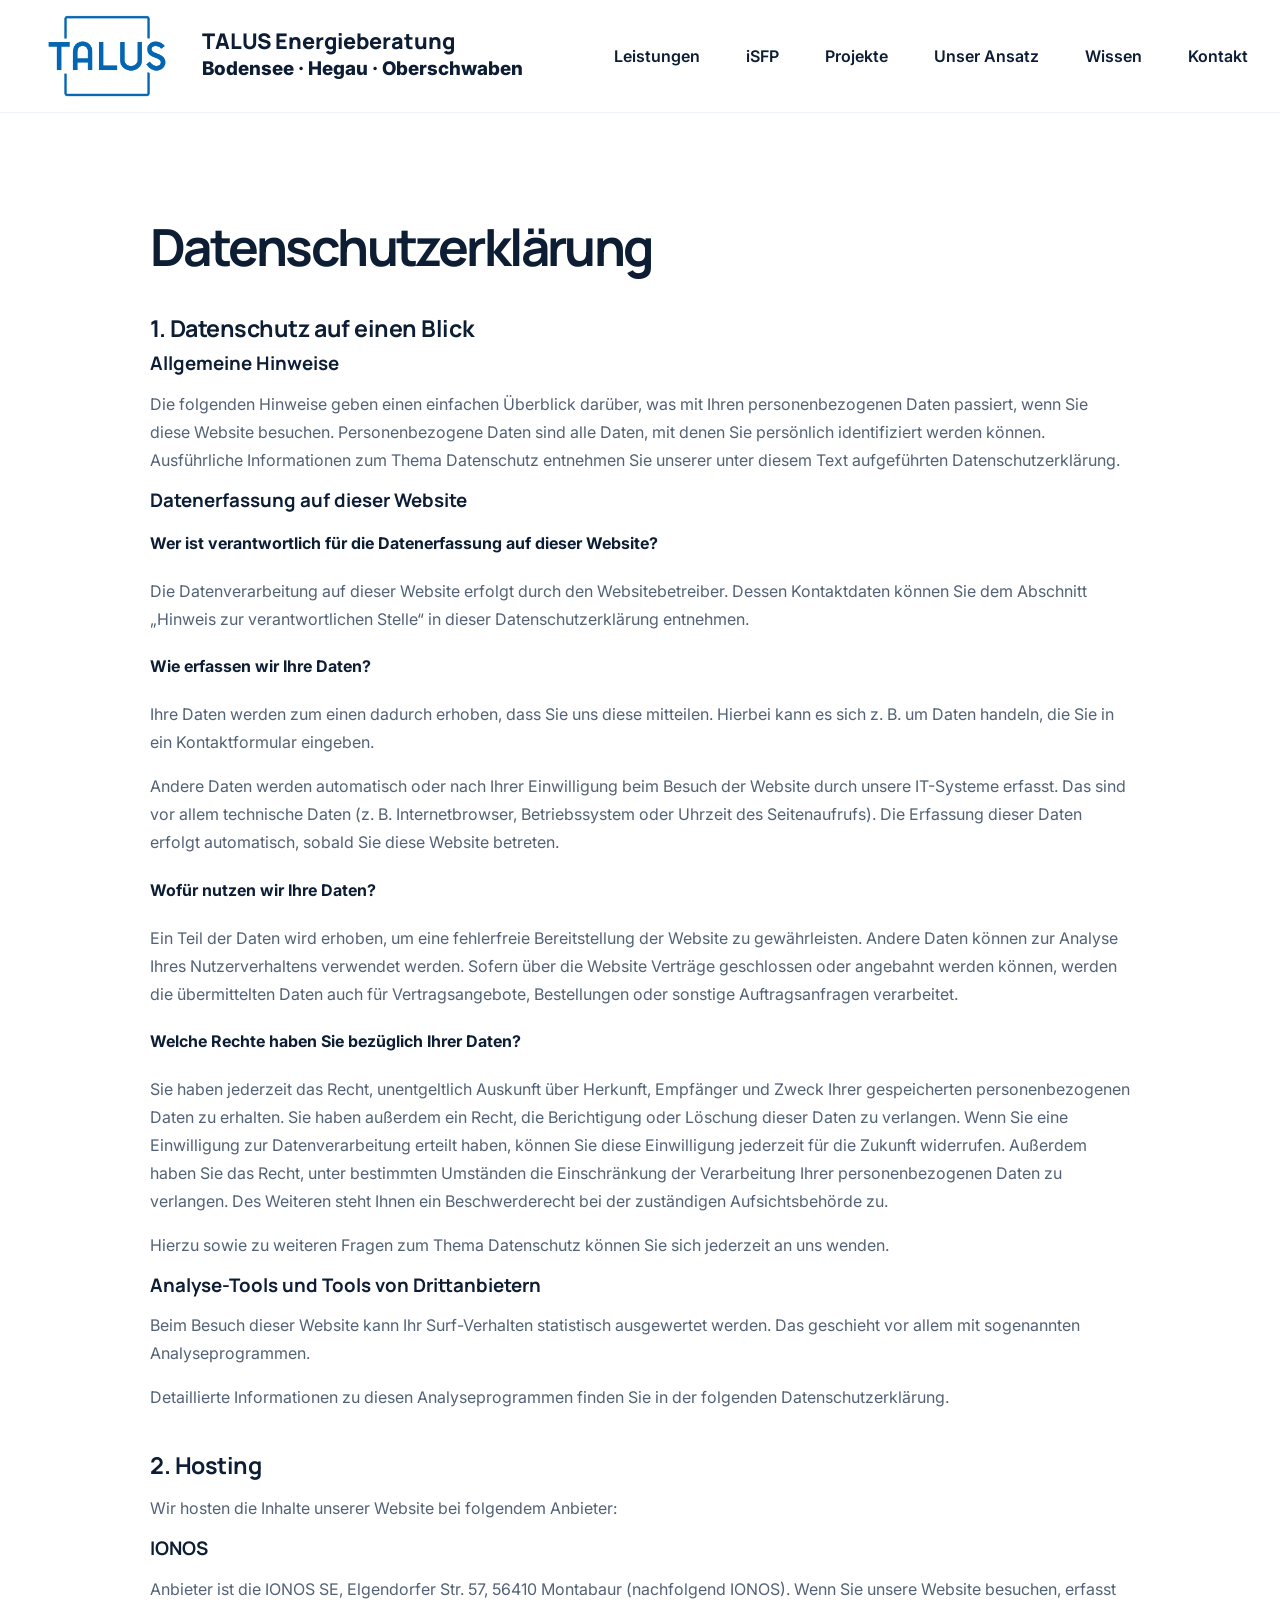
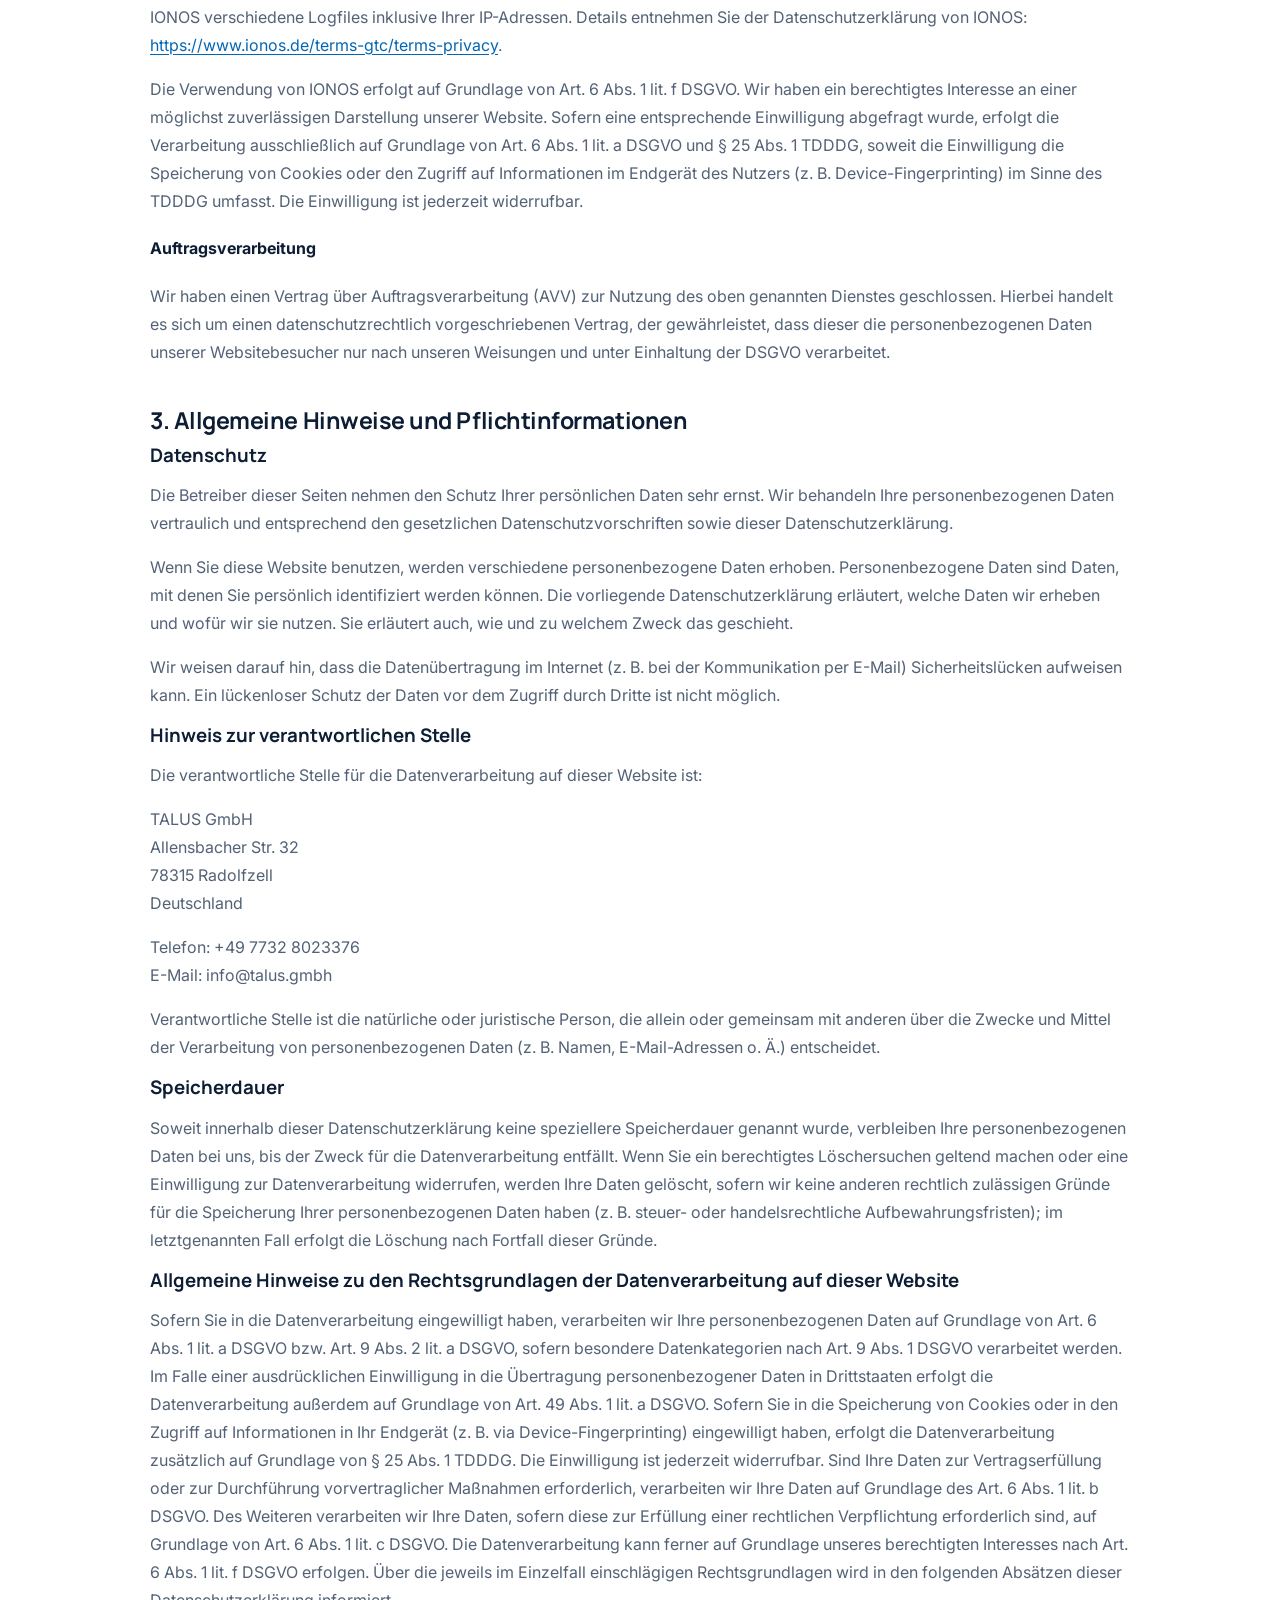
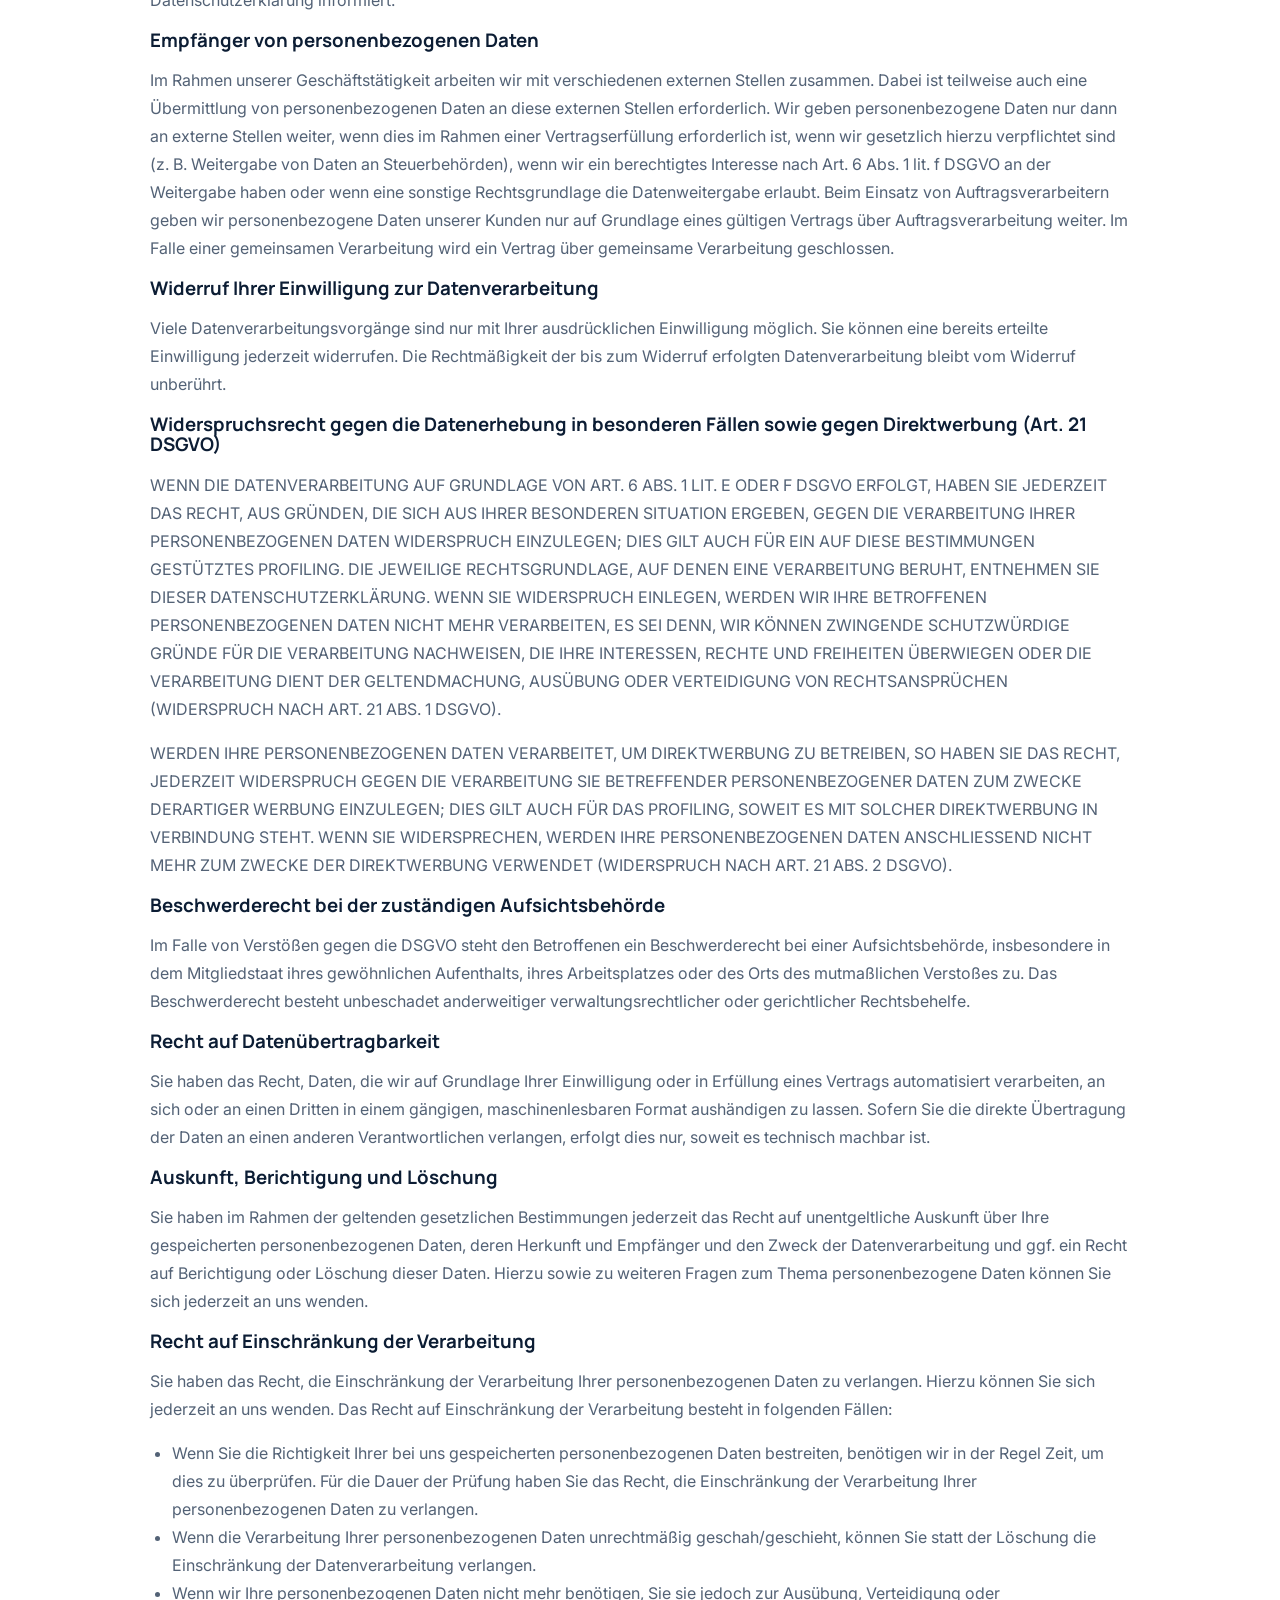
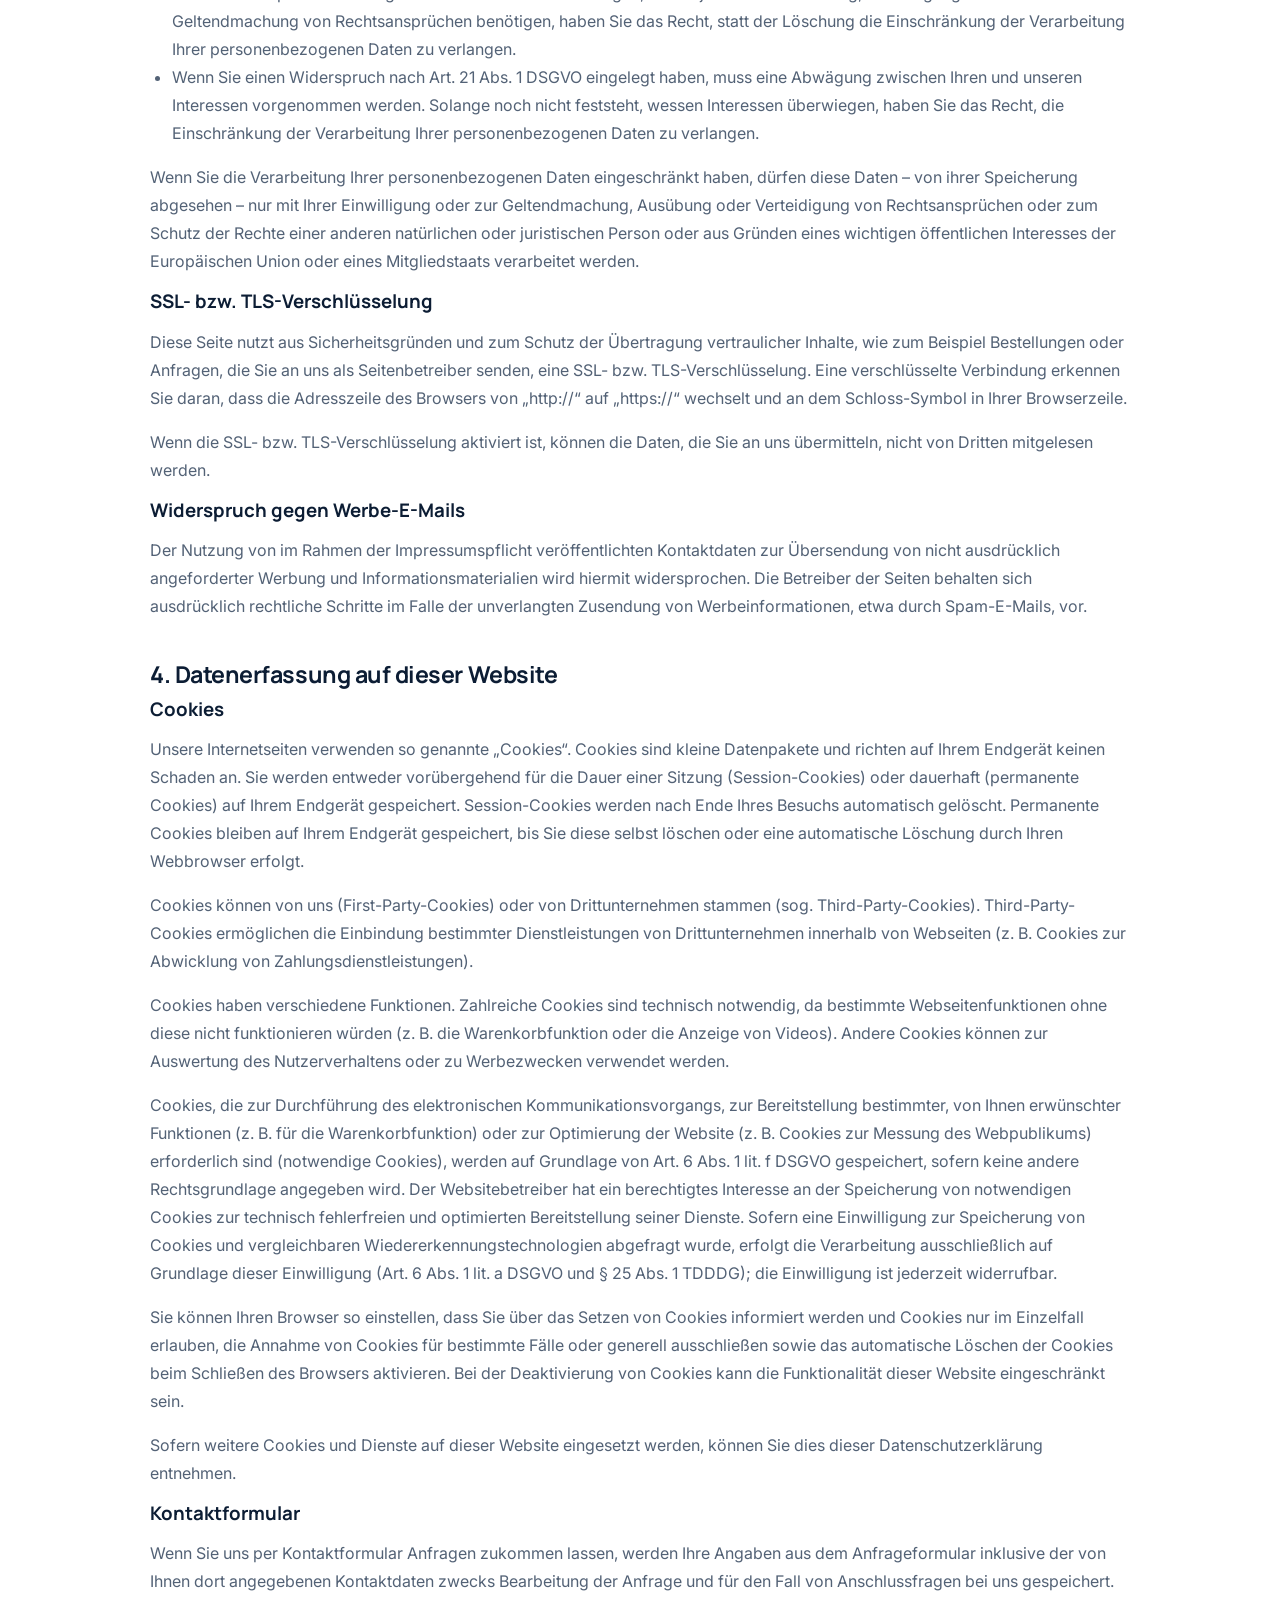
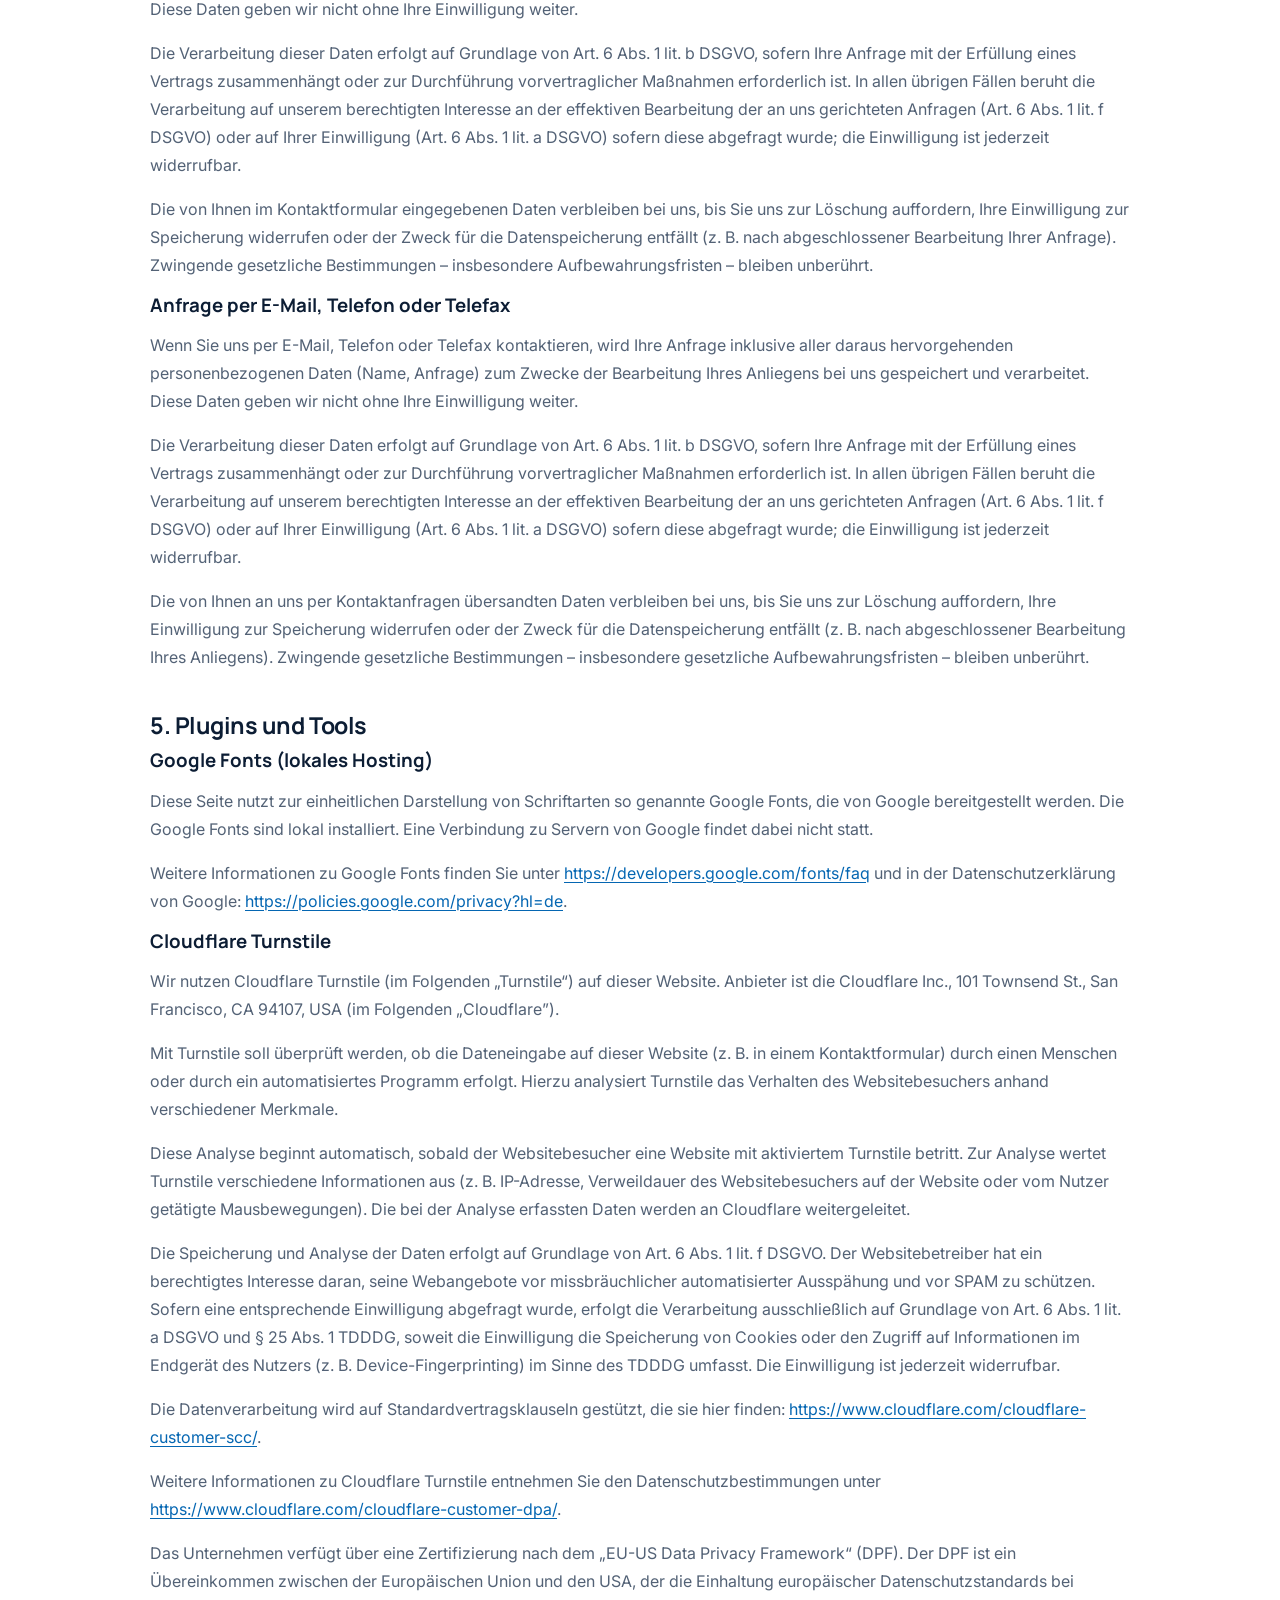
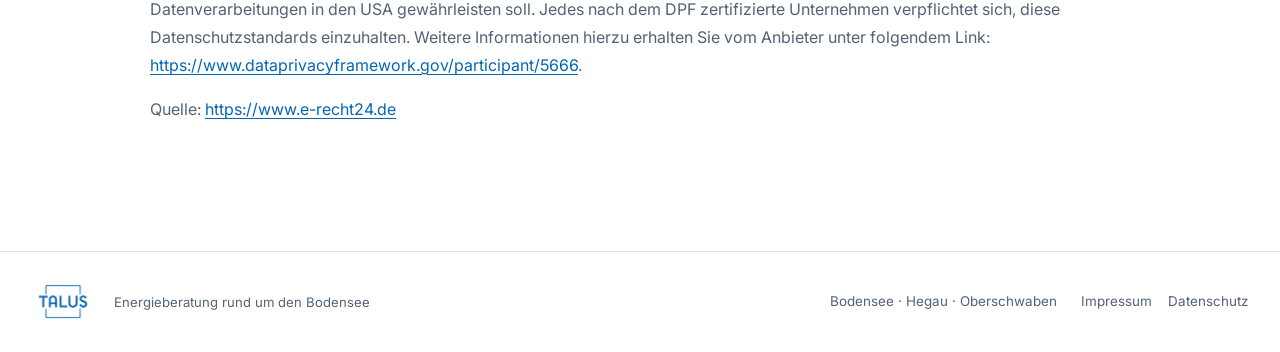
==== datenschutz.html @ 1947584c "Sync V16.7: center privacy page" ====
<!doctype html>
<html lang="de">
<head>
  <meta charset="utf-8" />
  <meta name="viewport" content="width=device-width, initial-scale=1" />
  <meta name="description" content="Impressum der TALUS GmbH." />
  <title>Datenschutzerklärung | TALUS Energieberatung</title>
  <link rel="preconnect" href="https://fonts.googleapis.com">
  <link rel="preconnect" href="https://fonts.gstatic.com" crossorigin>
  <link href="https://fonts.googleapis.com/css2?family=Inter:wght@400;500;600;700&family=Manrope:wght@600;700;800&display=swap" rel="stylesheet">
  <link rel="stylesheet" href="styles.css" />
  <style>
    .legal-page{max-width:980px;padding-top:14px;padding-bottom:20px}
    .legal-page h1{font-size:clamp(2.6rem,4vw,4.2rem);margin-bottom:36px}
    .legal-page h2{font-size:1.45rem;letter-spacing:-.02em;margin-top:42px;margin-bottom:12px}
    .legal-page p,.legal-page li{color:var(--muted);font-size:1rem;line-height:1.75}
    .legal-page a{color:var(--blue);text-decoration:underline;text-underline-offset:3px}
    .legal-page ul{padding-left:22px}
    .legal-page .photo-credits{margin-top:8px}
  </style>
</head>
<body id="top">
<header class="site-header">
  <div class="container nav-wrap">
    <a class="brand" href="index.html#top" aria-label="TALUS Energieberatung Startseite">
      <img src="assets/logo.png" alt="TALUS Logo" />
      <span class="brand-copy"><strong>TALUS Energieberatung</strong><small>Bodensee · Hegau · Oberschwaben</small></span>
    </a>
    <button class="nav-toggle" aria-label="Navigation öffnen" aria-expanded="false">☰</button>
    <nav class="nav" aria-label="Hauptnavigation">
      <a href="index.html#leistungen">Leistungen</a>
      <a href="index.html#isfp">iSFP</a>
      <a href="index.html#projekte">Projekte</a>
      <a href="index.html#unser-ansatz">Unser Ansatz</a>
      <a href="index.html#wissen">Wissen</a>
      <a href="index.html#kontakt">Kontakt</a>
    </nav>
  </div>
</header>

<main>
  <section class="section-pad">
    <div class="container legal-page">
<h1>Datenschutz&shy;erkl&auml;rung</h1>
<h2>1. Datenschutz auf einen Blick</h2>
<h3>Allgemeine Hinweise</h3> <p>Die folgenden Hinweise geben einen einfachen &Uuml;berblick dar&uuml;ber, was mit Ihren personenbezogenen Daten passiert, wenn Sie diese Website besuchen. Personenbezogene Daten sind alle Daten, mit denen Sie pers&ouml;nlich identifiziert werden k&ouml;nnen. Ausf&uuml;hrliche Informationen zum Thema Datenschutz entnehmen Sie unserer unter diesem Text aufgef&uuml;hrten Datenschutzerkl&auml;rung.</p>
<h3>Datenerfassung auf dieser Website</h3> <h4>Wer ist verantwortlich f&uuml;r die Datenerfassung auf dieser Website?</h4> <p>Die Datenverarbeitung auf dieser Website erfolgt durch den Websitebetreiber. Dessen Kontaktdaten k&ouml;nnen Sie dem Abschnitt &bdquo;Hinweis zur verantwortlichen Stelle&ldquo; in dieser Datenschutzerkl&auml;rung entnehmen.</p> <h4>Wie erfassen wir Ihre Daten?</h4> <p>Ihre Daten werden zum einen dadurch erhoben, dass Sie uns diese mitteilen. Hierbei kann es sich z.&nbsp;B. um Daten handeln, die Sie in ein Kontaktformular eingeben.</p> <p>Andere Daten werden automatisch oder nach Ihrer Einwilligung beim Besuch der Website durch unsere IT-Systeme erfasst. Das sind vor allem technische Daten (z.&nbsp;B. Internetbrowser, Betriebssystem oder Uhrzeit des Seitenaufrufs). Die Erfassung dieser Daten erfolgt automatisch, sobald Sie diese Website betreten.</p> <h4>Wof&uuml;r nutzen wir Ihre Daten?</h4> <p>Ein Teil der Daten wird erhoben, um eine fehlerfreie Bereitstellung der Website zu gew&auml;hrleisten. Andere Daten k&ouml;nnen zur Analyse Ihres Nutzerverhaltens verwendet werden. Sofern &uuml;ber die Website Vertr&auml;ge geschlossen oder angebahnt werden k&ouml;nnen, werden die &uuml;bermittelten Daten auch f&uuml;r Vertragsangebote, Bestellungen oder sonstige Auftragsanfragen verarbeitet.</p> <h4>Welche Rechte haben Sie bez&uuml;glich Ihrer Daten?</h4> <p>Sie haben jederzeit das Recht, unentgeltlich Auskunft &uuml;ber Herkunft, Empf&auml;nger und Zweck Ihrer gespeicherten personenbezogenen Daten zu erhalten. Sie haben au&szlig;erdem ein Recht, die Berichtigung oder L&ouml;schung dieser Daten zu verlangen. Wenn Sie eine Einwilligung zur Datenverarbeitung erteilt haben, k&ouml;nnen Sie diese Einwilligung jederzeit f&uuml;r die Zukunft widerrufen. Au&szlig;erdem haben Sie das Recht, unter bestimmten Umst&auml;nden die Einschr&auml;nkung der Verarbeitung Ihrer personenbezogenen Daten zu verlangen. Des Weiteren steht Ihnen ein Beschwerderecht bei der zust&auml;ndigen Aufsichtsbeh&ouml;rde zu.</p> <p>Hierzu sowie zu weiteren Fragen zum Thema Datenschutz k&ouml;nnen Sie sich jederzeit an uns wenden.</p>
<h3>Analyse-Tools und Tools von Dritt&shy;anbietern</h3> <p>Beim Besuch dieser Website kann Ihr Surf-Verhalten statistisch ausgewertet werden. Das geschieht vor allem mit sogenannten Analyseprogrammen.</p> <p>Detaillierte Informationen zu diesen Analyseprogrammen finden Sie in der folgenden Datenschutzerkl&auml;rung.</p>
<h2>2. Hosting</h2>
<p>Wir hosten die Inhalte unserer Website bei folgendem Anbieter:</p>
<h3>IONOS</h3> <p>Anbieter ist die IONOS SE, Elgendorfer Str. 57, 56410 Montabaur (nachfolgend IONOS). Wenn Sie unsere Website besuchen, erfasst IONOS verschiedene Logfiles inklusive Ihrer IP-Adressen. Details entnehmen Sie der Datenschutzerkl&auml;rung von IONOS: <a href="https://www.ionos.de/terms-gtc/terms-privacy" target="_blank" rel="noopener noreferrer">https://www.ionos.de/terms-gtc/terms-privacy</a>.</p> <p>Die Verwendung von IONOS erfolgt auf Grundlage von Art. 6 Abs. 1 lit. f DSGVO. Wir haben ein berechtigtes Interesse an einer m&ouml;glichst zuverl&auml;ssigen Darstellung unserer Website. Sofern eine entsprechende Einwilligung abgefragt wurde, erfolgt die Verarbeitung ausschlie&szlig;lich auf Grundlage von Art. 6 Abs. 1 lit. a DSGVO und &sect; 25 Abs. 1 TDDDG, soweit die Einwilligung die Speicherung von Cookies oder den Zugriff auf Informationen im Endger&auml;t des Nutzers (z.&nbsp;B. Device-Fingerprinting) im Sinne des TDDDG umfasst. Die Einwilligung ist jederzeit widerrufbar.</p>

<h4>Auftragsverarbeitung</h4> <p>Wir haben einen Vertrag &uuml;ber Auftragsverarbeitung (AVV) zur Nutzung des oben genannten Dienstes geschlossen. Hierbei handelt es sich um einen datenschutzrechtlich vorgeschriebenen Vertrag, der gew&auml;hrleistet, dass dieser die personenbezogenen Daten unserer Websitebesucher nur nach unseren Weisungen und unter Einhaltung der DSGVO verarbeitet.</p>
<h2>3. Allgemeine Hinweise und Pflicht&shy;informationen</h2>
<h3>Datenschutz</h3> <p>Die Betreiber dieser Seiten nehmen den Schutz Ihrer pers&ouml;nlichen Daten sehr ernst. Wir behandeln Ihre personenbezogenen Daten vertraulich und entsprechend den gesetzlichen Datenschutzvorschriften sowie dieser Datenschutzerkl&auml;rung.</p> <p>Wenn Sie diese Website benutzen, werden verschiedene personenbezogene Daten erhoben. Personenbezogene Daten sind Daten, mit denen Sie pers&ouml;nlich identifiziert werden k&ouml;nnen. Die vorliegende Datenschutzerkl&auml;rung erl&auml;utert, welche Daten wir erheben und wof&uuml;r wir sie nutzen. Sie erl&auml;utert auch, wie und zu welchem Zweck das geschieht.</p> <p>Wir weisen darauf hin, dass die Daten&uuml;bertragung im Internet (z.&nbsp;B. bei der Kommunikation per E-Mail) Sicherheitsl&uuml;cken aufweisen kann. Ein l&uuml;ckenloser Schutz der Daten vor dem Zugriff durch Dritte ist nicht m&ouml;glich.</p>
<h3>Hinweis zur verantwortlichen Stelle</h3> <p>Die verantwortliche Stelle f&uuml;r die Datenverarbeitung auf dieser Website ist:</p> <p>TALUS GmbH<br />
Allensbacher Str. 32<br />
78315 Radolfzell<br />
Deutschland</p>

<p>Telefon: +49 7732 8023376<br />
E-Mail: info@talus.gmbh</p>
 <p>Verantwortliche Stelle ist die nat&uuml;rliche oder juristische Person, die allein oder gemeinsam mit anderen &uuml;ber die Zwecke und Mittel der Verarbeitung von personenbezogenen Daten (z.&nbsp;B. Namen, E-Mail-Adressen o. &Auml;.) entscheidet.</p>

<h3>Speicherdauer</h3> <p>Soweit innerhalb dieser Datenschutzerkl&auml;rung keine speziellere Speicherdauer genannt wurde, verbleiben Ihre personenbezogenen Daten bei uns, bis der Zweck f&uuml;r die Datenverarbeitung entf&auml;llt. Wenn Sie ein berechtigtes L&ouml;schersuchen geltend machen oder eine Einwilligung zur Datenverarbeitung widerrufen, werden Ihre Daten gel&ouml;scht, sofern wir keine anderen rechtlich zul&auml;ssigen Gr&uuml;nde f&uuml;r die Speicherung Ihrer personenbezogenen Daten haben (z.&nbsp;B. steuer- oder handelsrechtliche Aufbewahrungsfristen); im letztgenannten Fall erfolgt die L&ouml;schung nach Fortfall dieser Gr&uuml;nde.</p>
<h3>Allgemeine Hinweise zu den Rechtsgrundlagen der Datenverarbeitung auf dieser Website</h3> <p>Sofern Sie in die Datenverarbeitung eingewilligt haben, verarbeiten wir Ihre personenbezogenen Daten auf Grundlage von Art. 6 Abs. 1 lit. a DSGVO bzw. Art. 9 Abs. 2 lit. a DSGVO, sofern besondere Datenkategorien nach Art. 9 Abs. 1 DSGVO verarbeitet werden. Im Falle einer ausdr&uuml;cklichen Einwilligung in die &Uuml;bertragung personenbezogener Daten in Drittstaaten erfolgt die Datenverarbeitung au&szlig;erdem auf Grundlage von Art. 49 Abs. 1 lit. a DSGVO. Sofern Sie in die Speicherung von Cookies oder in den Zugriff auf Informationen in Ihr Endger&auml;t (z.&nbsp;B. via Device-Fingerprinting) eingewilligt haben, erfolgt die Datenverarbeitung zus&auml;tzlich auf Grundlage von &sect; 25 Abs. 1 TDDDG. Die Einwilligung ist jederzeit widerrufbar. Sind Ihre Daten zur Vertragserf&uuml;llung oder zur Durchf&uuml;hrung vorvertraglicher Ma&szlig;nahmen erforderlich, verarbeiten wir Ihre Daten auf Grundlage des Art. 6 Abs. 1 lit. b DSGVO. Des Weiteren verarbeiten wir Ihre Daten, sofern diese zur Erf&uuml;llung einer rechtlichen Verpflichtung erforderlich sind, auf Grundlage von Art. 6 Abs. 1 lit. c DSGVO. Die Datenverarbeitung kann ferner auf Grundlage unseres berechtigten Interesses nach Art. 6 Abs. 1 lit. f DSGVO erfolgen. &Uuml;ber die jeweils im Einzelfall einschl&auml;gigen Rechtsgrundlagen wird in den folgenden Abs&auml;tzen dieser Datenschutzerkl&auml;rung informiert.</p>
<h3>Empf&auml;nger von personenbezogenen Daten</h3> <p>Im Rahmen unserer Gesch&auml;ftst&auml;tigkeit arbeiten wir mit verschiedenen externen Stellen zusammen. Dabei ist teilweise auch eine &Uuml;bermittlung von personenbezogenen Daten an diese externen Stellen erforderlich. Wir geben personenbezogene Daten nur dann an externe Stellen weiter, wenn dies im Rahmen einer Vertragserf&uuml;llung erforderlich ist, wenn wir gesetzlich hierzu verpflichtet sind (z.&nbsp;B. Weitergabe von Daten an Steuerbeh&ouml;rden), wenn wir ein berechtigtes Interesse nach Art. 6 Abs. 1 lit. f DSGVO an der Weitergabe haben oder wenn eine sonstige Rechtsgrundlage die Datenweitergabe erlaubt. Beim Einsatz von Auftragsverarbeitern geben wir personenbezogene Daten unserer Kunden nur auf Grundlage eines g&uuml;ltigen Vertrags &uuml;ber Auftragsverarbeitung weiter. Im Falle einer gemeinsamen Verarbeitung wird ein Vertrag &uuml;ber gemeinsame Verarbeitung geschlossen.</p>
<h3>Widerruf Ihrer Einwilligung zur Datenverarbeitung</h3> <p>Viele Datenverarbeitungsvorg&auml;nge sind nur mit Ihrer ausdr&uuml;cklichen Einwilligung m&ouml;glich. Sie k&ouml;nnen eine bereits erteilte Einwilligung jederzeit widerrufen. Die Rechtm&auml;&szlig;igkeit der bis zum Widerruf erfolgten Datenverarbeitung bleibt vom Widerruf unber&uuml;hrt.</p>
<h3>Widerspruchsrecht gegen die Datenerhebung in besonderen F&auml;llen sowie gegen Direktwerbung (Art. 21 DSGVO)</h3> <p>WENN DIE DATENVERARBEITUNG AUF GRUNDLAGE VON ART. 6 ABS. 1 LIT. E ODER F DSGVO ERFOLGT, HABEN SIE JEDERZEIT DAS RECHT, AUS GR&Uuml;NDEN, DIE SICH AUS IHRER BESONDEREN SITUATION ERGEBEN, GEGEN DIE VERARBEITUNG IHRER PERSONENBEZOGENEN DATEN WIDERSPRUCH EINZULEGEN; DIES GILT AUCH F&Uuml;R EIN AUF DIESE BESTIMMUNGEN GEST&Uuml;TZTES PROFILING. DIE JEWEILIGE RECHTSGRUNDLAGE, AUF DENEN EINE VERARBEITUNG BERUHT, ENTNEHMEN SIE DIESER DATENSCHUTZERKL&Auml;RUNG. WENN SIE WIDERSPRUCH EINLEGEN, WERDEN WIR IHRE BETROFFENEN PERSONENBEZOGENEN DATEN NICHT MEHR VERARBEITEN, ES SEI DENN, WIR K&Ouml;NNEN ZWINGENDE SCHUTZW&Uuml;RDIGE GR&Uuml;NDE F&Uuml;R DIE VERARBEITUNG NACHWEISEN, DIE IHRE INTERESSEN, RECHTE UND FREIHEITEN &Uuml;BERWIEGEN ODER DIE VERARBEITUNG DIENT DER GELTENDMACHUNG, AUS&Uuml;BUNG ODER VERTEIDIGUNG VON RECHTSANSPR&Uuml;CHEN (WIDERSPRUCH NACH ART. 21 ABS. 1 DSGVO).</p> <p>WERDEN IHRE PERSONENBEZOGENEN DATEN VERARBEITET, UM DIREKTWERBUNG ZU BETREIBEN, SO HABEN SIE DAS RECHT, JEDERZEIT WIDERSPRUCH GEGEN DIE VERARBEITUNG SIE BETREFFENDER PERSONENBEZOGENER DATEN ZUM ZWECKE DERARTIGER WERBUNG EINZULEGEN; DIES GILT AUCH F&Uuml;R DAS PROFILING, SOWEIT ES MIT SOLCHER DIREKTWERBUNG IN VERBINDUNG STEHT. WENN SIE WIDERSPRECHEN, WERDEN IHRE PERSONENBEZOGENEN DATEN ANSCHLIESSEND NICHT MEHR ZUM ZWECKE DER DIREKTWERBUNG VERWENDET (WIDERSPRUCH NACH ART. 21 ABS. 2 DSGVO).</p>
<h3>Beschwerde&shy;recht bei der zust&auml;ndigen Aufsichts&shy;beh&ouml;rde</h3> <p>Im Falle von Verst&ouml;&szlig;en gegen die DSGVO steht den Betroffenen ein Beschwerderecht bei einer Aufsichtsbeh&ouml;rde, insbesondere in dem Mitgliedstaat ihres gew&ouml;hnlichen Aufenthalts, ihres Arbeitsplatzes oder des Orts des mutma&szlig;lichen Versto&szlig;es zu. Das Beschwerderecht besteht unbeschadet anderweitiger verwaltungsrechtlicher oder gerichtlicher Rechtsbehelfe.</p>
<h3>Recht auf Daten&shy;&uuml;bertrag&shy;barkeit</h3> <p>Sie haben das Recht, Daten, die wir auf Grundlage Ihrer Einwilligung oder in Erf&uuml;llung eines Vertrags automatisiert verarbeiten, an sich oder an einen Dritten in einem g&auml;ngigen, maschinenlesbaren Format aush&auml;ndigen zu lassen. Sofern Sie die direkte &Uuml;bertragung der Daten an einen anderen Verantwortlichen verlangen, erfolgt dies nur, soweit es technisch machbar ist.</p>
<h3>Auskunft, Berichtigung und L&ouml;schung</h3> <p>Sie haben im Rahmen der geltenden gesetzlichen Bestimmungen jederzeit das Recht auf unentgeltliche Auskunft &uuml;ber Ihre gespeicherten personenbezogenen Daten, deren Herkunft und Empf&auml;nger und den Zweck der Datenverarbeitung und ggf. ein Recht auf Berichtigung oder L&ouml;schung dieser Daten. Hierzu sowie zu weiteren Fragen zum Thema personenbezogene Daten k&ouml;nnen Sie sich jederzeit an uns wenden.</p>
<h3>Recht auf Einschr&auml;nkung der Verarbeitung</h3> <p>Sie haben das Recht, die Einschr&auml;nkung der Verarbeitung Ihrer personenbezogenen Daten zu verlangen. Hierzu k&ouml;nnen Sie sich jederzeit an uns wenden. Das Recht auf Einschr&auml;nkung der Verarbeitung besteht in folgenden F&auml;llen:</p> <ul> <li>Wenn Sie die Richtigkeit Ihrer bei uns gespeicherten personenbezogenen Daten bestreiten, ben&ouml;tigen wir in der Regel Zeit, um dies zu &uuml;berpr&uuml;fen. F&uuml;r die Dauer der Pr&uuml;fung haben Sie das Recht, die Einschr&auml;nkung der Verarbeitung Ihrer personenbezogenen Daten zu verlangen.</li> <li>Wenn die Verarbeitung Ihrer personenbezogenen Daten unrechtm&auml;&szlig;ig geschah/geschieht, k&ouml;nnen Sie statt der L&ouml;schung die Einschr&auml;nkung der Datenverarbeitung verlangen.</li> <li>Wenn wir Ihre personenbezogenen Daten nicht mehr ben&ouml;tigen, Sie sie jedoch zur Aus&uuml;bung, Verteidigung oder Geltendmachung von Rechtsanspr&uuml;chen ben&ouml;tigen, haben Sie das Recht, statt der L&ouml;schung die Einschr&auml;nkung der Verarbeitung Ihrer personenbezogenen Daten zu verlangen.</li> <li>Wenn Sie einen Widerspruch nach Art. 21 Abs. 1 DSGVO eingelegt haben, muss eine Abw&auml;gung zwischen Ihren und unseren Interessen vorgenommen werden. Solange noch nicht feststeht, wessen Interessen &uuml;berwiegen, haben Sie das Recht, die Einschr&auml;nkung der Verarbeitung Ihrer personenbezogenen Daten zu verlangen.</li> </ul> <p>Wenn Sie die Verarbeitung Ihrer personenbezogenen Daten eingeschr&auml;nkt haben, d&uuml;rfen diese Daten &ndash; von ihrer Speicherung abgesehen &ndash; nur mit Ihrer Einwilligung oder zur Geltendmachung, Aus&uuml;bung oder Verteidigung von Rechtsanspr&uuml;chen oder zum Schutz der Rechte einer anderen nat&uuml;rlichen oder juristischen Person oder aus Gr&uuml;nden eines wichtigen &ouml;ffentlichen Interesses der Europ&auml;ischen Union oder eines Mitgliedstaats verarbeitet werden.</p>
<h3>SSL- bzw. TLS-Verschl&uuml;sselung</h3> <p>Diese Seite nutzt aus Sicherheitsgr&uuml;nden und zum Schutz der &Uuml;bertragung vertraulicher Inhalte, wie zum Beispiel Bestellungen oder Anfragen, die Sie an uns als Seitenbetreiber senden, eine SSL- bzw. TLS-Verschl&uuml;sselung. Eine verschl&uuml;sselte Verbindung erkennen Sie daran, dass die Adresszeile des Browsers von &bdquo;http://&ldquo; auf &bdquo;https://&ldquo; wechselt und an dem Schloss-Symbol in Ihrer Browserzeile.</p> <p>Wenn die SSL- bzw. TLS-Verschl&uuml;sselung aktiviert ist, k&ouml;nnen die Daten, die Sie an uns &uuml;bermitteln, nicht von Dritten mitgelesen werden.</p>
<h3>Widerspruch gegen Werbe-E-Mails</h3> <p>Der Nutzung von im Rahmen der Impressumspflicht ver&ouml;ffentlichten Kontaktdaten zur &Uuml;bersendung von nicht ausdr&uuml;cklich angeforderter Werbung und Informationsmaterialien wird hiermit widersprochen. Die Betreiber der Seiten behalten sich ausdr&uuml;cklich rechtliche Schritte im Falle der unverlangten Zusendung von Werbeinformationen, etwa durch Spam-E-Mails, vor.</p>
<h2>4. Datenerfassung auf dieser Website</h2>
<h3>Cookies</h3> <p>Unsere Internetseiten verwenden so genannte &bdquo;Cookies&ldquo;. Cookies sind kleine Datenpakete und richten auf Ihrem Endger&auml;t keinen Schaden an. Sie werden entweder vor&uuml;bergehend f&uuml;r die Dauer einer Sitzung (Session-Cookies) oder dauerhaft (permanente Cookies) auf Ihrem Endger&auml;t gespeichert. Session-Cookies werden nach Ende Ihres Besuchs automatisch gel&ouml;scht. Permanente Cookies bleiben auf Ihrem Endger&auml;t gespeichert, bis Sie diese selbst l&ouml;schen oder eine automatische L&ouml;schung durch Ihren Webbrowser erfolgt.</p> <p>Cookies k&ouml;nnen von uns (First-Party-Cookies) oder von Drittunternehmen stammen (sog. Third-Party-Cookies). Third-Party-Cookies erm&ouml;glichen die Einbindung bestimmter Dienstleistungen von Drittunternehmen innerhalb von Webseiten (z.&nbsp;B. Cookies zur Abwicklung von Zahlungsdienstleistungen).</p> <p>Cookies haben verschiedene Funktionen. Zahlreiche Cookies sind technisch notwendig, da bestimmte Webseitenfunktionen ohne diese nicht funktionieren w&uuml;rden (z.&nbsp;B. die Warenkorbfunktion oder die Anzeige von Videos). Andere Cookies k&ouml;nnen zur Auswertung des Nutzerverhaltens oder zu Werbezwecken verwendet werden.</p> <p>Cookies, die zur Durchf&uuml;hrung des elektronischen Kommunikationsvorgangs, zur Bereitstellung bestimmter, von Ihnen erw&uuml;nschter Funktionen (z.&nbsp;B. f&uuml;r die Warenkorbfunktion) oder zur Optimierung der Website (z.&nbsp;B. Cookies zur Messung des Webpublikums) erforderlich sind (notwendige Cookies), werden auf Grundlage von Art. 6 Abs. 1 lit. f DSGVO gespeichert, sofern keine andere Rechtsgrundlage angegeben wird. Der Websitebetreiber hat ein berechtigtes Interesse an der Speicherung von notwendigen Cookies zur technisch fehlerfreien und optimierten Bereitstellung seiner Dienste. Sofern eine Einwilligung zur Speicherung von Cookies und vergleichbaren Wiedererkennungstechnologien abgefragt wurde, erfolgt die Verarbeitung ausschlie&szlig;lich auf Grundlage dieser Einwilligung (Art. 6 Abs. 1 lit. a DSGVO und &sect; 25 Abs. 1 TDDDG); die Einwilligung ist jederzeit widerrufbar.</p> <p>Sie k&ouml;nnen Ihren Browser so einstellen, dass Sie &uuml;ber das Setzen von Cookies informiert werden und Cookies nur im Einzelfall erlauben, die Annahme von Cookies f&uuml;r bestimmte F&auml;lle oder generell ausschlie&szlig;en sowie das automatische L&ouml;schen der Cookies beim Schlie&szlig;en des Browsers aktivieren. Bei der Deaktivierung von Cookies kann die Funktionalit&auml;t dieser Website eingeschr&auml;nkt sein.</p> <p>Sofern weitere Cookies und Dienste auf dieser Website eingesetzt werden, k&ouml;nnen Sie dies dieser Datenschutzerkl&auml;rung entnehmen.</p>
<h3>Kontaktformular</h3> <p>Wenn Sie uns per Kontaktformular Anfragen zukommen lassen, werden Ihre Angaben aus dem Anfrageformular inklusive der von Ihnen dort angegebenen Kontaktdaten zwecks Bearbeitung der Anfrage und f&uuml;r den Fall von Anschlussfragen bei uns gespeichert. Diese Daten geben wir nicht ohne Ihre Einwilligung weiter.</p> <p>Die Verarbeitung dieser Daten erfolgt auf Grundlage von Art. 6 Abs. 1 lit. b DSGVO, sofern Ihre Anfrage mit der Erf&uuml;llung eines Vertrags zusammenh&auml;ngt oder zur Durchf&uuml;hrung vorvertraglicher Ma&szlig;nahmen erforderlich ist. In allen &uuml;brigen F&auml;llen beruht die Verarbeitung auf unserem berechtigten Interesse an der effektiven Bearbeitung der an uns gerichteten Anfragen (Art. 6 Abs. 1 lit. f DSGVO) oder auf Ihrer Einwilligung (Art. 6 Abs. 1 lit. a DSGVO) sofern diese abgefragt wurde; die Einwilligung ist jederzeit widerrufbar.</p> <p>Die von Ihnen im Kontaktformular eingegebenen Daten verbleiben bei uns, bis Sie uns zur L&ouml;schung auffordern, Ihre Einwilligung zur Speicherung widerrufen oder der Zweck f&uuml;r die Datenspeicherung entf&auml;llt (z.&nbsp;B. nach abgeschlossener Bearbeitung Ihrer Anfrage). Zwingende gesetzliche Bestimmungen &ndash; insbesondere Aufbewahrungsfristen &ndash; bleiben unber&uuml;hrt.</p>
<h3>Anfrage per E-Mail, Telefon oder Telefax</h3> <p>Wenn Sie uns per E-Mail, Telefon oder Telefax kontaktieren, wird Ihre Anfrage inklusive aller daraus hervorgehenden personenbezogenen Daten (Name, Anfrage) zum Zwecke der Bearbeitung Ihres Anliegens bei uns gespeichert und verarbeitet. Diese Daten geben wir nicht ohne Ihre Einwilligung weiter.</p> <p>Die Verarbeitung dieser Daten erfolgt auf Grundlage von Art. 6 Abs. 1 lit. b DSGVO, sofern Ihre Anfrage mit der Erf&uuml;llung eines Vertrags zusammenh&auml;ngt oder zur Durchf&uuml;hrung vorvertraglicher Ma&szlig;nahmen erforderlich ist. In allen &uuml;brigen F&auml;llen beruht die Verarbeitung auf unserem berechtigten Interesse an der effektiven Bearbeitung der an uns gerichteten Anfragen (Art. 6 Abs. 1 lit. f DSGVO) oder auf Ihrer Einwilligung (Art. 6 Abs. 1 lit. a DSGVO) sofern diese abgefragt wurde; die Einwilligung ist jederzeit widerrufbar.</p> <p>Die von Ihnen an uns per Kontaktanfragen &uuml;bersandten Daten verbleiben bei uns, bis Sie uns zur L&ouml;schung auffordern, Ihre Einwilligung zur Speicherung widerrufen oder der Zweck f&uuml;r die Datenspeicherung entf&auml;llt (z.&nbsp;B. nach abgeschlossener Bearbeitung Ihres Anliegens). Zwingende gesetzliche Bestimmungen &ndash; insbesondere gesetzliche Aufbewahrungsfristen &ndash; bleiben unber&uuml;hrt.</p>
<h2>5. Plugins und Tools</h2>
<h3>Google Fonts (lokales Hosting)</h3> <p>Diese Seite nutzt zur einheitlichen Darstellung von Schriftarten so genannte Google Fonts, die von Google bereitgestellt werden. Die Google Fonts sind lokal installiert. Eine Verbindung zu Servern von Google findet dabei nicht statt.</p> <p>Weitere Informationen zu Google Fonts finden Sie unter <a href="https://developers.google.com/fonts/faq" target="_blank" rel="noopener noreferrer">https://developers.google.com/fonts/faq</a> und in der Datenschutzerkl&auml;rung von Google: <a href="https://policies.google.com/privacy?hl=de" target="_blank" rel="noopener noreferrer">https://policies.google.com/privacy?hl=de</a>.</p>
<h3>Cloudflare Turnstile</h3> <p>Wir nutzen Cloudflare Turnstile (im Folgenden &bdquo;Turnstile&ldquo;) auf dieser Website. Anbieter ist die Cloudflare Inc., 101 Townsend St., San Francisco, CA 94107, USA (im Folgenden &bdquo;Cloudflare&rdquo;).</p> <p>Mit Turnstile soll &uuml;berpr&uuml;ft werden, ob die Dateneingabe auf dieser Website (z.&nbsp;B. in einem Kontaktformular) durch einen Menschen oder durch ein automatisiertes Programm erfolgt. Hierzu analysiert Turnstile das Verhalten des Websitebesuchers anhand verschiedener Merkmale.</p> <p>Diese Analyse beginnt automatisch, sobald der Websitebesucher eine Website mit aktiviertem Turnstile betritt. Zur Analyse wertet Turnstile verschiedene Informationen aus (z.&nbsp;B. IP-Adresse, Verweildauer des Websitebesuchers auf der Website oder vom Nutzer get&auml;tigte Mausbewegungen). Die bei der Analyse erfassten Daten werden an Cloudflare weitergeleitet.</p> <p>Die Speicherung und Analyse der Daten erfolgt auf Grundlage von Art. 6 Abs. 1 lit. f DSGVO. Der Websitebetreiber hat ein berechtigtes Interesse daran, seine Webangebote vor missbr&auml;uchlicher automatisierter Aussp&auml;hung und vor SPAM zu sch&uuml;tzen. Sofern eine entsprechende Einwilligung abgefragt wurde, erfolgt die Verarbeitung ausschlie&szlig;lich auf Grundlage von Art. 6 Abs. 1 lit. a DSGVO und &sect; 25 Abs. 1 TDDDG, soweit die Einwilligung die Speicherung von Cookies oder den Zugriff auf Informationen im Endger&auml;t des Nutzers (z.&nbsp;B. Device-Fingerprinting) im Sinne des TDDDG umfasst. Die Einwilligung ist jederzeit widerrufbar.</p> <p>Die Datenverarbeitung wird auf Standardvertragsklauseln gest&uuml;tzt, die sie hier finden: <a href="https://www.cloudflare.com/cloudflare-customer-scc/" target="_blank" rel="noopener noreferrer">https://www.cloudflare.com/cloudflare-customer-scc/</a>.</p> <p>Weitere Informationen zu Cloudflare Turnstile entnehmen Sie den Datenschutzbestimmungen unter <a href="https://www.cloudflare.com/cloudflare-customer-dpa/" target="_blank" rel="noopener noreferrer">https://www.cloudflare.com/cloudflare-customer-dpa/</a>.</p>
<p>Das Unternehmen verf&uuml;gt &uuml;ber eine Zertifizierung nach dem &bdquo;EU-US Data Privacy Framework&ldquo; (DPF). Der DPF ist ein &Uuml;bereinkommen zwischen der Europ&auml;ischen Union und den USA, der die Einhaltung europ&auml;ischer Datenschutzstandards bei Datenverarbeitungen in den USA gew&auml;hrleisten soll. Jedes nach dem DPF zertifizierte Unternehmen verpflichtet sich, diese Datenschutzstandards einzuhalten. Weitere Informationen hierzu erhalten Sie vom Anbieter unter folgendem Link: <a href="https://www.dataprivacyframework.gov/participant/5666" target="_blank" rel="noopener noreferrer">https://www.dataprivacyframework.gov/participant/5666</a>.</p>
<p>Quelle: <a href="https://www.e-recht24.de">https://www.e-recht24.de</a></p>
    </div>
  </section>
</main>

<footer class="footer"><div class="container footer-grid"><div class="brand footer-brand"><img src="assets/logo.png" alt="TALUS Logo"><span>Energieberatung rund um den Bodensee</span></div><p>Bodensee · Hegau · Oberschwaben</p><div class="footer-links"><a href="impressum.html">Impressum</a><a href="datenschutz.html">Datenschutz</a></div></div></footer>
<script src="script.js"></script>
</body>
</html>
---- styles.css ----
:root{--blue:#0466b2;--blue2:#0a70c7;--navy:#071d3b;--ink:#0c1d34;--muted:#536276;--line:#dbe6f0;--soft:#f4f8fc;--softblue:#eef6fd;--white:#fff;--radius:18px;--shadow:0 20px 45px rgba(12,29,52,.10)}
*{box-sizing:border-box}html{scroll-behavior:smooth}body{margin:0;font-family:Inter,system-ui,sans-serif;color:var(--ink);background:#fff;line-height:1.55}img{display:block;max-width:100%}a{text-decoration:none;color:inherit}button,input,select,textarea{font:inherit}.container{width:min(1420px,calc(100% - 64px));margin-inline:auto}.section-pad{padding:92px 0}.eyebrow{margin:0 0 14px;color:var(--blue);font-size:.78rem;font-weight:800;letter-spacing:.06em;text-transform:uppercase}.eyebrow.light{color:#a9d4f3}h1,h2,h3{font-family:Manrope,Inter,sans-serif;margin:0;line-height:1.08}h1{font-size:clamp(3rem,4.7vw,5.7rem);letter-spacing:-.05em}h2{font-size:clamp(2.1rem,3.4vw,4rem);letter-spacing:-.04em}.lead{font-size:1.18rem;color:var(--muted);max-width:610px}.lead-sm{color:var(--muted);font-size:1.03rem;max-width:820px;margin:14px auto 0}.section-head{margin-bottom:40px}.section-head.center{text-align:center}.section-head.center h2,.section-head.center .lead-sm{margin-left:auto;margin-right:auto}
.site-header{position:sticky;top:0;z-index:50;background:rgba(255,255,255,.96);backdrop-filter:blur(14px);border-bottom:1px solid #edf2f7}.nav-wrap{min-height:112px;display:flex;align-items:center;justify-content:space-between;gap:30px}.brand{display:flex;align-items:center;gap:20px}.brand img{width:150px;height:92px;object-fit:contain}.brand-copy{display:flex;flex-direction:column;gap:2px}.brand-copy strong{font:800 1.35rem/1.1 Manrope,Inter,sans-serif}.brand-copy small{font-size:1.18rem;font-weight:800;color:var(--ink);white-space:nowrap}.nav{display:flex;gap:46px;align-items:center;font-weight:600}.nav a:hover{color:var(--blue)}.nav-toggle{display:none;border:0;background:none;font-size:1.5rem}
.hero{padding:54px 0 24px}.hero-grid{display:grid;grid-template-columns:.88fr 1.42fr;gap:60px;align-items:center}.hero-copy{padding-left:10px}.hero-copy .eyebrow{margin-bottom:18px}.title-line{width:62px;height:3px;background:var(--blue);margin:32px 0}.hero-actions{display:flex;gap:16px;flex-wrap:wrap;margin-top:34px}.btn{display:inline-flex;align-items:center;justify-content:center;gap:18px;padding:15px 21px;border-radius:6px;border:1px solid transparent;font-weight:700;transition:.2s;cursor:pointer}.btn-primary{background:var(--blue);color:#fff}.btn-primary:hover{background:#035892}.btn-ghost{border-color:var(--blue);color:var(--blue);background:#fff}.btn-light{background:#fff;color:var(--blue)}.btn-dark{background:var(--navy);color:#fff}.trust-row{display:flex;gap:0;align-items:stretch;margin-top:46px}.trust-row span{display:flex;align-items:center;gap:10px;padding:0 18px;border-right:1px solid #cbd7e4;font-size:.74rem;line-height:1.2}.trust-row span:first-child{padding-left:0}.trust-row span:last-child{border-right:0}.trust-row b{font-size:1.05rem;color:var(--blue)}
.hero-visual{min-width:0}.hero-compare{position:relative;height:630px;border-radius:14px;overflow:hidden;background:#edf2f5;box-shadow:var(--shadow)}.hero-photo,.hero-cad-half img{position:absolute;inset:0;width:100%;height:100%;object-fit:cover}.hero-photo{object-position:46% 50%}.hero-cad-half{position:absolute;inset:0;clip-path:inset(0 0 0 50%);overflow:hidden}.hero-cad-half img{object-position:33% 50%;transform:translateX(14%) scale(1.04);transform-origin:center}.hero-center-line{position:absolute;top:0;bottom:0;left:50%;width:2px;background:rgba(4,102,178,.75)}.ecad-label{position:absolute;top:26px;right:28px;display:flex;flex-direction:column;gap:2px;font-size:.82rem}.ecad-label strong{color:var(--blue);font-size:.76rem;letter-spacing:.03em}
.benefit-strip{background:linear-gradient(90deg,#f4f8fd,#eef6fd);border-top:1px solid #e6eef6;border-bottom:1px solid #e6eef6}.benefit-grid{display:grid;grid-template-columns:repeat(4,1fr);padding:26px 0}.benefit-item{display:grid;grid-template-columns:72px 1fr;gap:18px;align-items:center;padding:12px 34px;border-right:1px solid #d7e4ef}.benefit-item:last-child{border-right:0}.benefit-icon{width:58px;height:58px;border-radius:50%;display:grid;place-items:center;background:#dcebfb;color:var(--blue);font-size:1.8rem}.benefit-item h3{font-size:1rem}.benefit-item p{font-size:.86rem;margin:6px 0 0;color:var(--muted)}
.service-grid{display:grid;grid-template-columns:repeat(5,1fr);gap:18px}.service-card{border:1px solid var(--line);border-radius:10px;padding:24px;min-height:260px;display:flex;flex-direction:column;background:#fff;box-shadow:0 6px 20px rgba(12,29,52,.03)}.card-icon{font-size:1.8rem;color:var(--blue);margin-bottom:18px}.service-card h3{font-size:1.02rem}.service-card p{font-size:.9rem;color:var(--muted);margin:12px 0 24px}.service-card a{margin-top:auto;color:var(--blue);font-weight:700;font-size:.9rem}
.isfp{background:var(--soft)}.split-grid{display:grid;grid-template-columns:1.2fr .8fr;gap:70px;align-items:center}.step-strip{display:grid;grid-template-columns:repeat(4,1fr);gap:14px;margin-top:32px}.step-strip div{border-top:2px solid var(--blue);padding-top:14px}.step-strip span{display:block;color:var(--blue);font-size:.75rem;margin-bottom:6px}.info-panel{background:#fff;border-radius:18px;padding:32px;box-shadow:var(--shadow)}.mini-label{font-size:.73rem;text-transform:uppercase;letter-spacing:.1em;font-weight:700;color:var(--muted)}.info-panel li+li{margin-top:8px}.info-panel ul{color:var(--muted)}.text-link{color:var(--blue);font-weight:700}
.projects{background:#f8fbff}.project-grid{display:grid;grid-template-columns:repeat(3,1fr);gap:28px}.project-card{background:#fff;border:1px solid var(--line);border-radius:12px;overflow:hidden;box-shadow:0 12px 35px rgba(12,29,52,.05)}.project-image{position:relative;aspect-ratio:16/7;overflow:hidden}.project-image img{width:100%;height:100%;object-fit:cover}.project-image span{position:absolute;left:16px;bottom:12px;background:#fff;padding:5px 8px;border-radius:4px;font-size:.68rem;font-weight:800}.project-copy{padding:22px}.project-copy p{color:var(--muted);margin:10px 0 16px}.project-open{border:0;background:none;padding:0;color:var(--blue);font-weight:700;cursor:pointer}
.ecad{background:#0d1d2d;color:#fff}.ecad .lead-sm{color:#b8c5d1;margin-left:0}.ecad-tabs{display:flex;gap:8px;flex-wrap:wrap;margin-bottom:22px}.ecad-tab{border:1px solid #30465b;background:#15283a;color:#c7d3de;border-radius:999px;padding:9px 14px;cursor:pointer}.ecad-tab.active{background:var(--blue);border-color:var(--blue);color:#fff}.compare-frame{position:relative;aspect-ratio:16/7;border-radius:16px;overflow:hidden;background:#dfe4e8;box-shadow:0 22px 60px rgba(0,0,0,.25)}.compare-img{position:absolute;inset:0;width:100%;height:100%;object-fit:cover}.compare-overlay{position:absolute;inset:0;clip-path:inset(0 0 0 50%);overflow:hidden;background:linear-gradient(to bottom,#dbdbdb 0 66%,#605f5f 66% 100%)}.compare-overlay .compare-img{object-position:50% 50%;transform:translateX(-3%) scale(1.08)}.compare-line{position:absolute;top:0;bottom:0;left:50%;width:2px;background:#fff}.compare-line span{position:absolute;left:50%;top:50%;transform:translate(-50%,-50%);width:42px;height:42px;border-radius:50%;background:#fff;color:var(--blue);display:grid;place-items:center;font-weight:700;box-shadow:0 6px 20px rgba(0,0,0,.25)}.compare-range{position:absolute;inset:0;width:100%;height:100%;opacity:0;cursor:ew-resize}.compare-labels{position:absolute;top:14px;left:14px;right:14px;display:flex;justify-content:space-between}.compare-labels span{background:rgba(8,23,36,.64);padding:5px 8px;border-radius:999px;font-size:.7rem;font-weight:700;letter-spacing:.1em}
.about-visual{min-height:430px}.abstract-plan{height:430px;background:#0d1d2d;border-radius:20px;display:grid;place-items:center;overflow:hidden}.abstract-plan img{width:280px}.blueprint-visual img{width:100%;height:100%;object-fit:cover;object-position:center -64px}.credential-grid{display:flex;align-items:center;gap:28px;margin-top:26px}.credential-grid span{background:none;border:0;border-radius:0;padding:0;font-size:.9rem;font-weight:600;display:inline-flex;align-items:center}.credential-grid span+span::before{content:'·';display:inline-block;margin-right:12px}
.trust-band{background:linear-gradient(90deg,#0b5faf,#0a75c9);color:#fff}.trust-band-grid{display:grid;grid-template-columns:repeat(4,1fr);gap:28px;padding:24px 0}.trust-band-grid>div{display:grid;grid-template-columns:42px 1fr;gap:12px;align-items:start}.trust-band-grid b{font-size:1.7rem}.trust-band-grid span{display:grid}.trust-band-grid strong{font-size:.9rem}.trust-band-grid small{font-size:.75rem;color:#ddecf8;margin-top:4px}
.contact{background:var(--blue);color:#fff}.contact-grid{display:grid;grid-template-columns:.88fr 1.12fr;gap:70px}.contact-copy p:not(.eyebrow):not(.placeholder-note){color:#d5e9f7;margin-top:18px}.contact-badges{display:flex;gap:8px;flex-wrap:wrap;margin:24px 0}.contact-badges span{border:1px solid rgba(255,255,255,.35);border-radius:999px;padding:6px 10px;font-size:.8rem}.placeholder-note{font-size:.76rem;color:#c9e2f3;margin-top:10px}.contact-form{background:#fff;color:var(--ink);border-radius:18px;padding:28px}.field-row{display:grid;grid-template-columns:1fr 1fr;gap:14px}.contact-form label{display:grid;gap:7px;font-size:.86rem;font-weight:600;margin-bottom:14px}.contact-form input,.contact-form select,.contact-form textarea{width:100%;border:1px solid var(--line);border-radius:8px;padding:11px 12px}.form-msg{font-size:.82rem;color:var(--muted)}
.footer{padding:26px 0;border-top:1px solid var(--line)}.footer-grid{display:grid;grid-template-columns:1fr auto auto;align-items:center;gap:24px}.footer-brand img{width:62px;height:38px}.footer-brand span{font-size:.82rem;color:var(--muted)}.footer p,.footer-links{font-size:.84rem;color:var(--muted)}.footer-links{display:flex;gap:16px}
.reveal{opacity:0;transform:translateY(18px);transition:.6s ease}.reveal.visible{opacity:1;transform:none}
@media(max-width:1150px){.nav{gap:24px}.hero-grid{grid-template-columns:1fr 1.15fr}.hero-compare{height:560px}.service-grid{grid-template-columns:repeat(3,1fr)}.benefit-grid{grid-template-columns:repeat(2,1fr)}.benefit-item:nth-child(2){border-right:0}.benefit-item{border-bottom:1px solid #d7e4ef}.brand-copy small{font-size:1rem}}
@media(max-width:900px){.container{width:min(100% - 32px,1420px)}.nav-toggle{display:block}.nav{display:none;position:absolute;top:112px;left:0;right:0;background:#fff;padding:18px 24px;flex-direction:column;align-items:flex-start;border-bottom:1px solid var(--line)}.nav.open{display:flex}.hero-grid,.split-grid,.contact-grid{grid-template-columns:1fr}.hero-compare{height:520px}.service-grid{grid-template-columns:repeat(2,1fr)}.project-grid{grid-template-columns:1fr}.trust-band-grid{grid-template-columns:repeat(2,1fr)}}
@media(max-width:620px){.container{width:min(100% - 24px,1420px)}.section-pad{padding:66px 0}.nav-wrap{min-height:84px}.nav{top:84px}.brand img{width:92px;height:56px}.brand-copy{display:none}.hero{padding-top:30px}.hero-compare{height:390px}.hero-grid{gap:34px}.hero-cad-half img{transform:translateX(10%) scale(1.02)}.trust-row{flex-wrap:wrap;gap:12px}.trust-row span{border-right:0;padding:0}.benefit-grid,.service-grid,.trust-band-grid{grid-template-columns:1fr}.benefit-item{border-right:0}.step-strip{grid-template-columns:repeat(2,1fr)}.field-row{grid-template-columns:1fr}.footer-grid{grid-template-columns:1fr}.project-image{aspect-ratio:16/9}}

/* V10: Hero-Bild aus freigegebener Real/E-CAD-Grafik */
.hero-static > img{
  width:100%;
  height:100%;
  object-fit:cover;
  display:block;
}


/* V11 – Header und Qualifikationslogos */
.brand-copy strong{
  white-space:nowrap;
}

.trust-logos{
  display:grid;
  grid-template-columns:repeat(4,minmax(0,1fr));
  gap:10px;
  align-items:stretch;
}

.trust-logos .trust-logo{
  min-width:0;
  min-height:72px;
  padding:10px 12px;
  border:1px solid #e5eaf0;
  border-radius:10px;
  background:#fff;
  display:flex;
  align-items:center;
  justify-content:center;
}

.trust-logos .trust-logo img{
  display:block;
  width:100%;
  height:50px;
  object-fit:contain;
  object-position:center;
}

@media (max-width: 900px){
  .trust-logos{
    grid-template-columns:repeat(2,minmax(0,1fr));
  }
}

@media (max-width: 520px){
  .brand-copy strong{
    white-space:normal;
  }
  .trust-logos{
    grid-template-columns:1fr 1fr;
  }
}

.hero-blue{color:#0466b2;}

/* V12.0 – ausschließlich neue Icons im hellblauen Nutzenbalken */
.benefit-icon svg{
  width:30px;
  height:30px;
  display:block;
  fill:none;
  stroke:currentColor;
  stroke-width:1.8;
  stroke-linecap:round;
  stroke-linejoin:round;
}


/* V12.9 – ausschließlich E-CAD / digitaler Gebäudebestand */
/* ZFH: real und E-CAD mit größerem Bildausschnitt / weniger Zoom */
.compare-frame[data-key="2fam"]{
  aspect-ratio:16/9;
}
.compare-frame[data-key="2fam"] .compare-overlay .compare-img{
  object-fit:cover;
  object-position:50% 50%;
  transform:translateX(-2%) scale(1.04);
}

/* MFH, Gewerbe, Öffentlich: E-CAD zurückgesetzt, nur leicht herausgezoomt */
.compare-frame[data-key="mfh"] .compare-overlay .compare-img,
.compare-frame[data-key="fertigung"] .compare-overlay .compare-img,
.compare-frame[data-key="buero"] .compare-overlay .compare-img,
.compare-frame[data-key="oeffentlich"] .compare-overlay .compare-img{
  object-fit:cover;
  object-position:50% 50%;
  transform:translateX(-3%) scale(1.07);
}
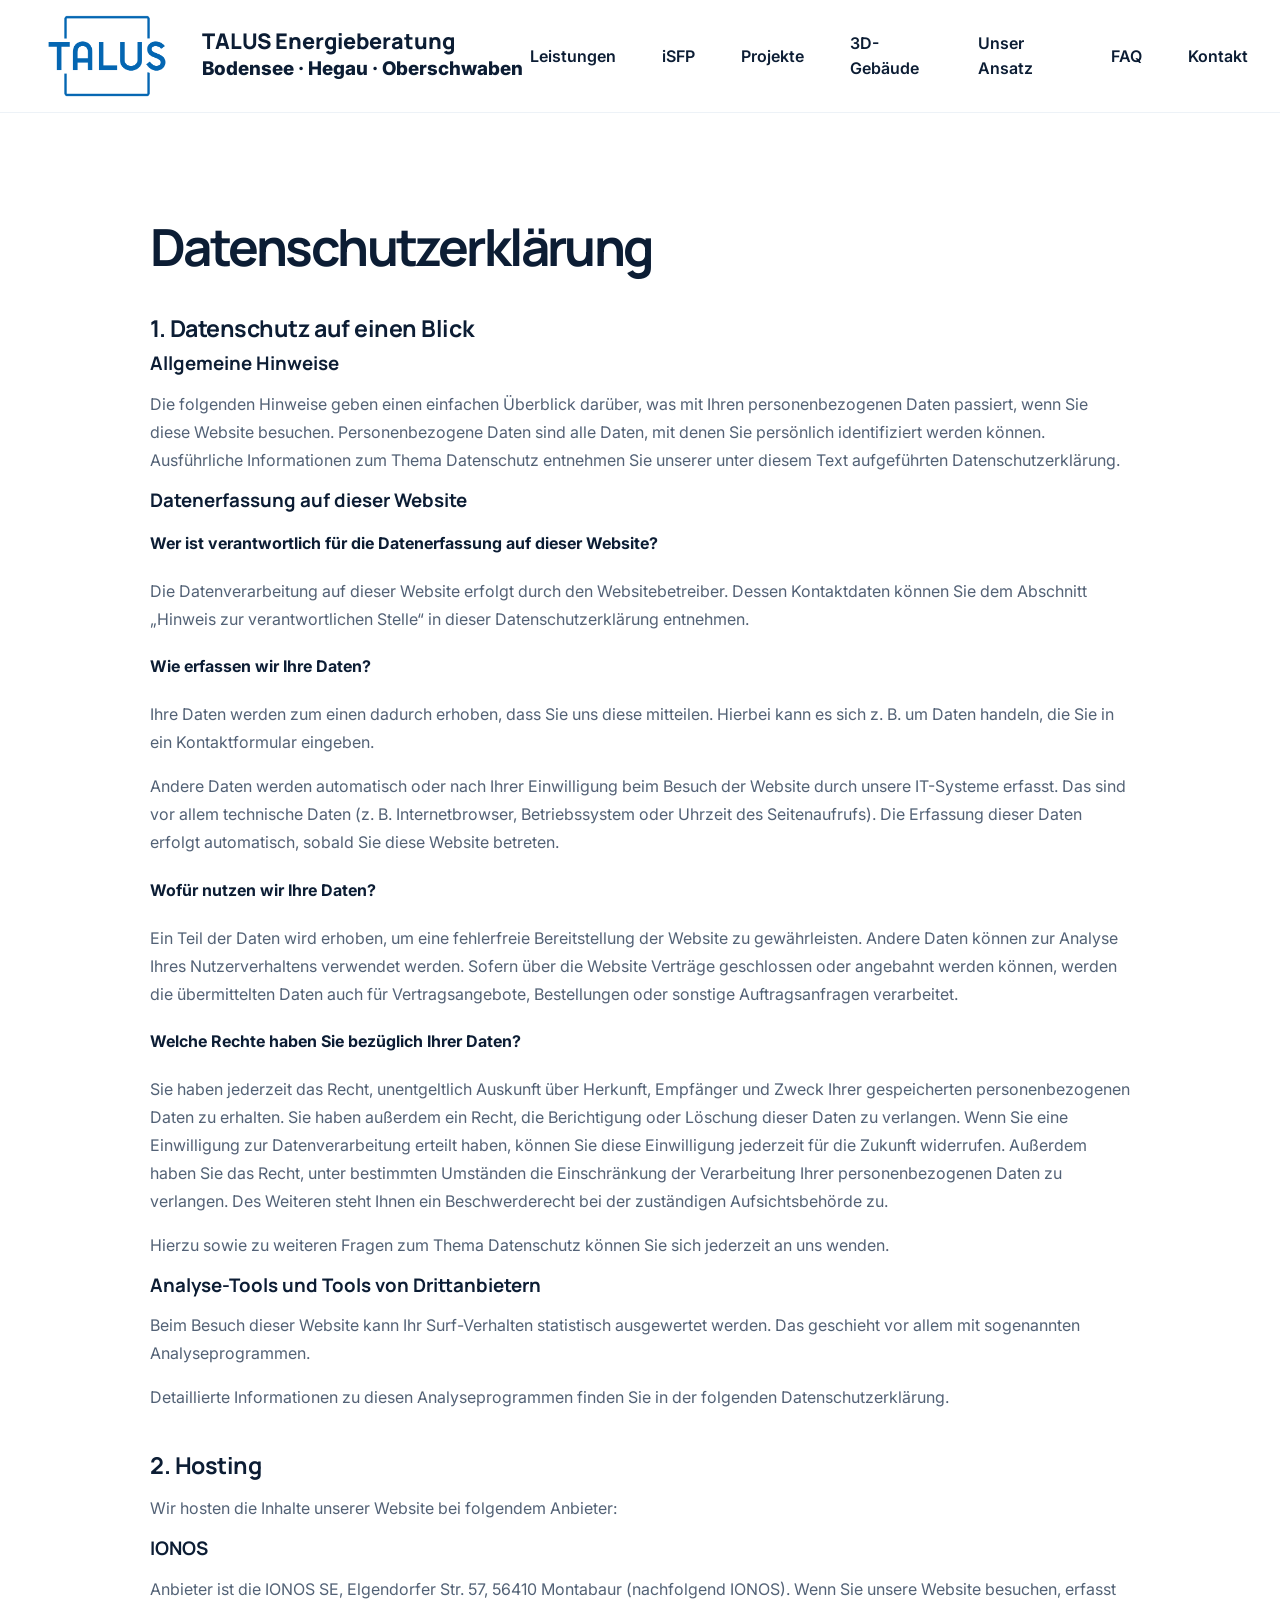
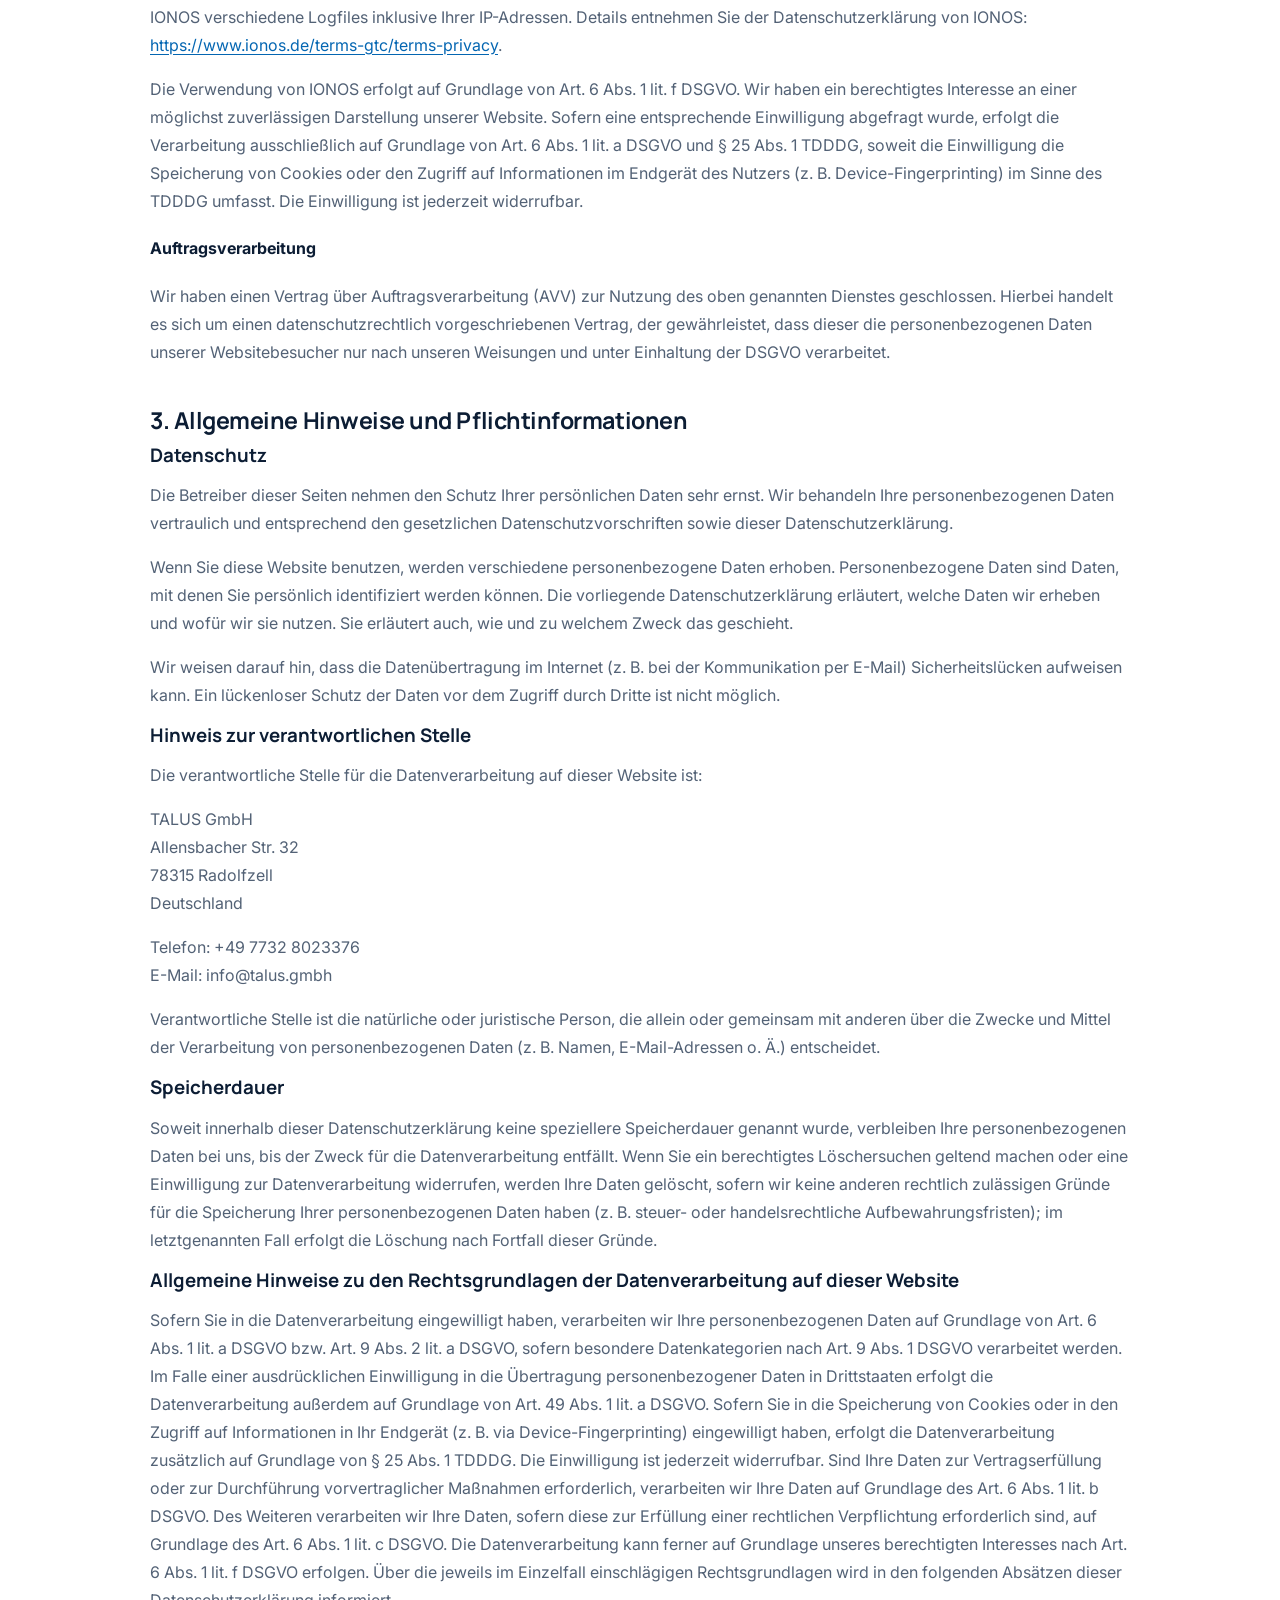
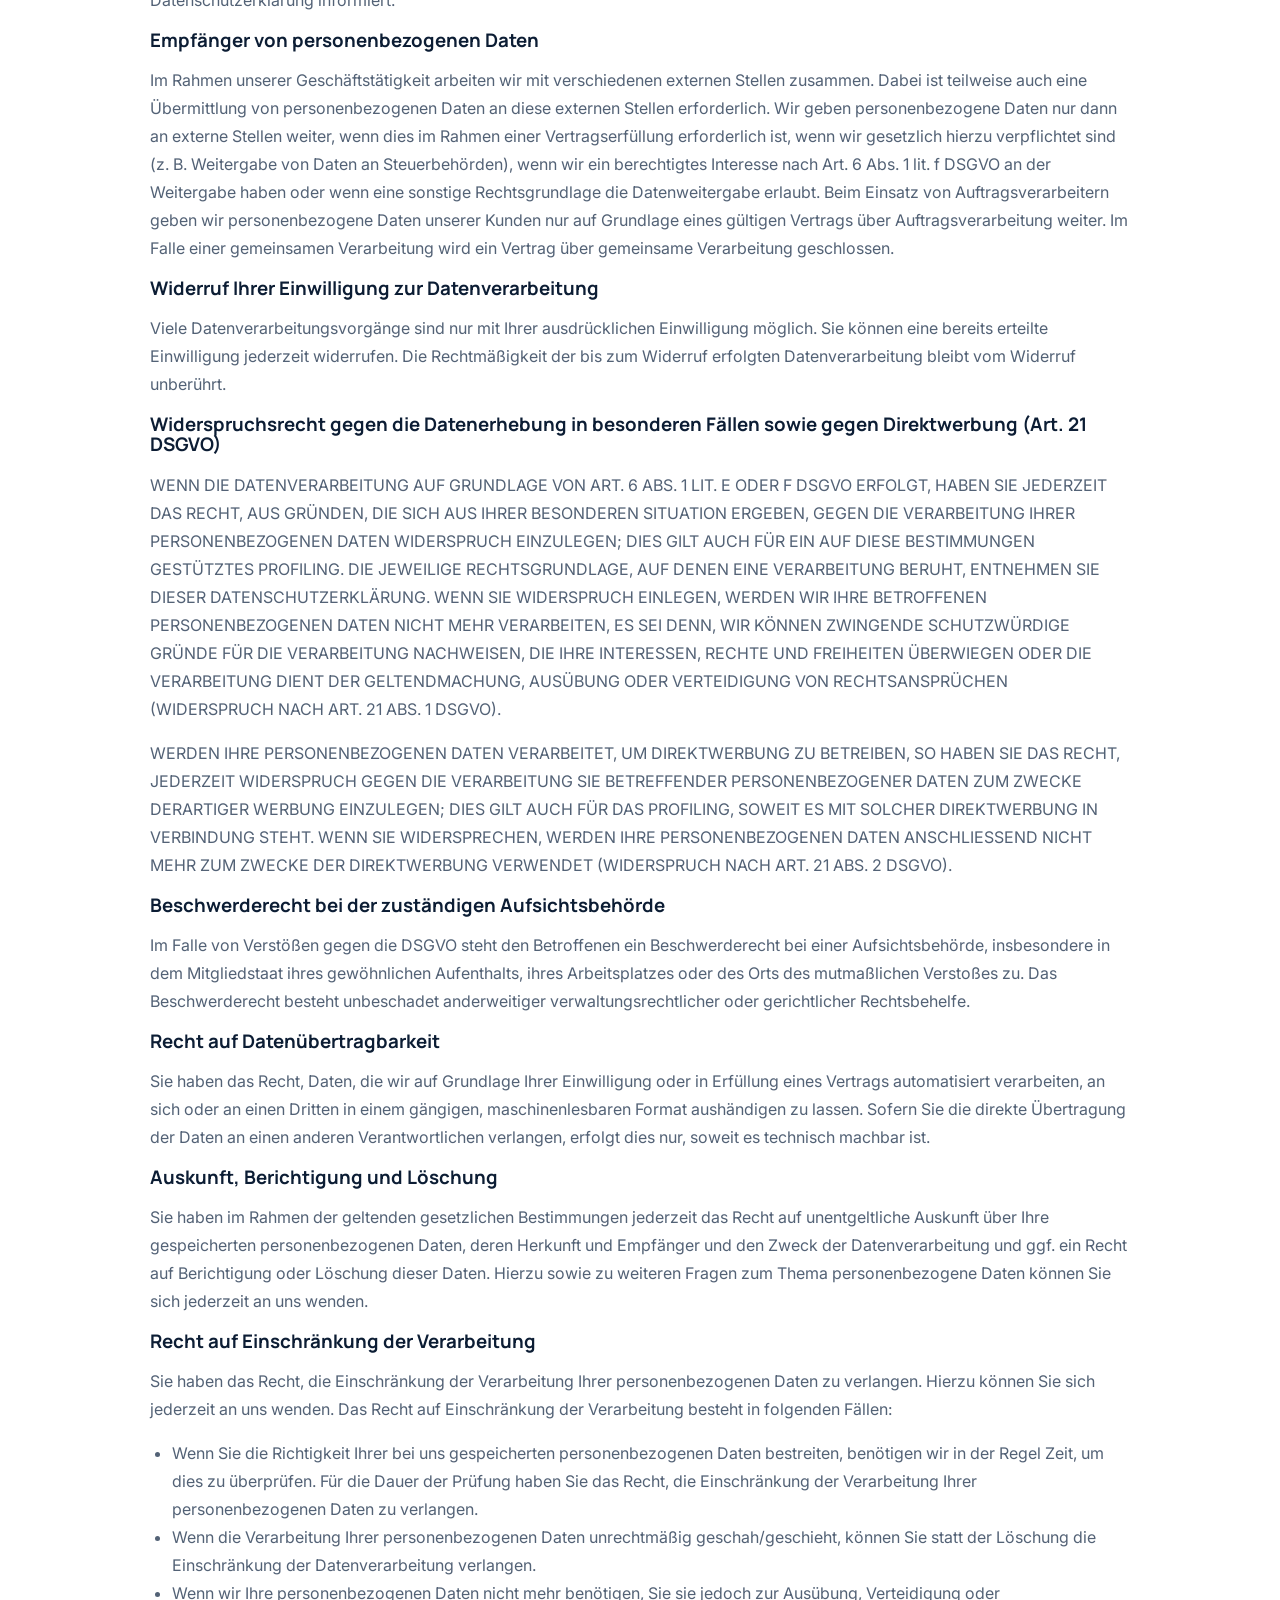
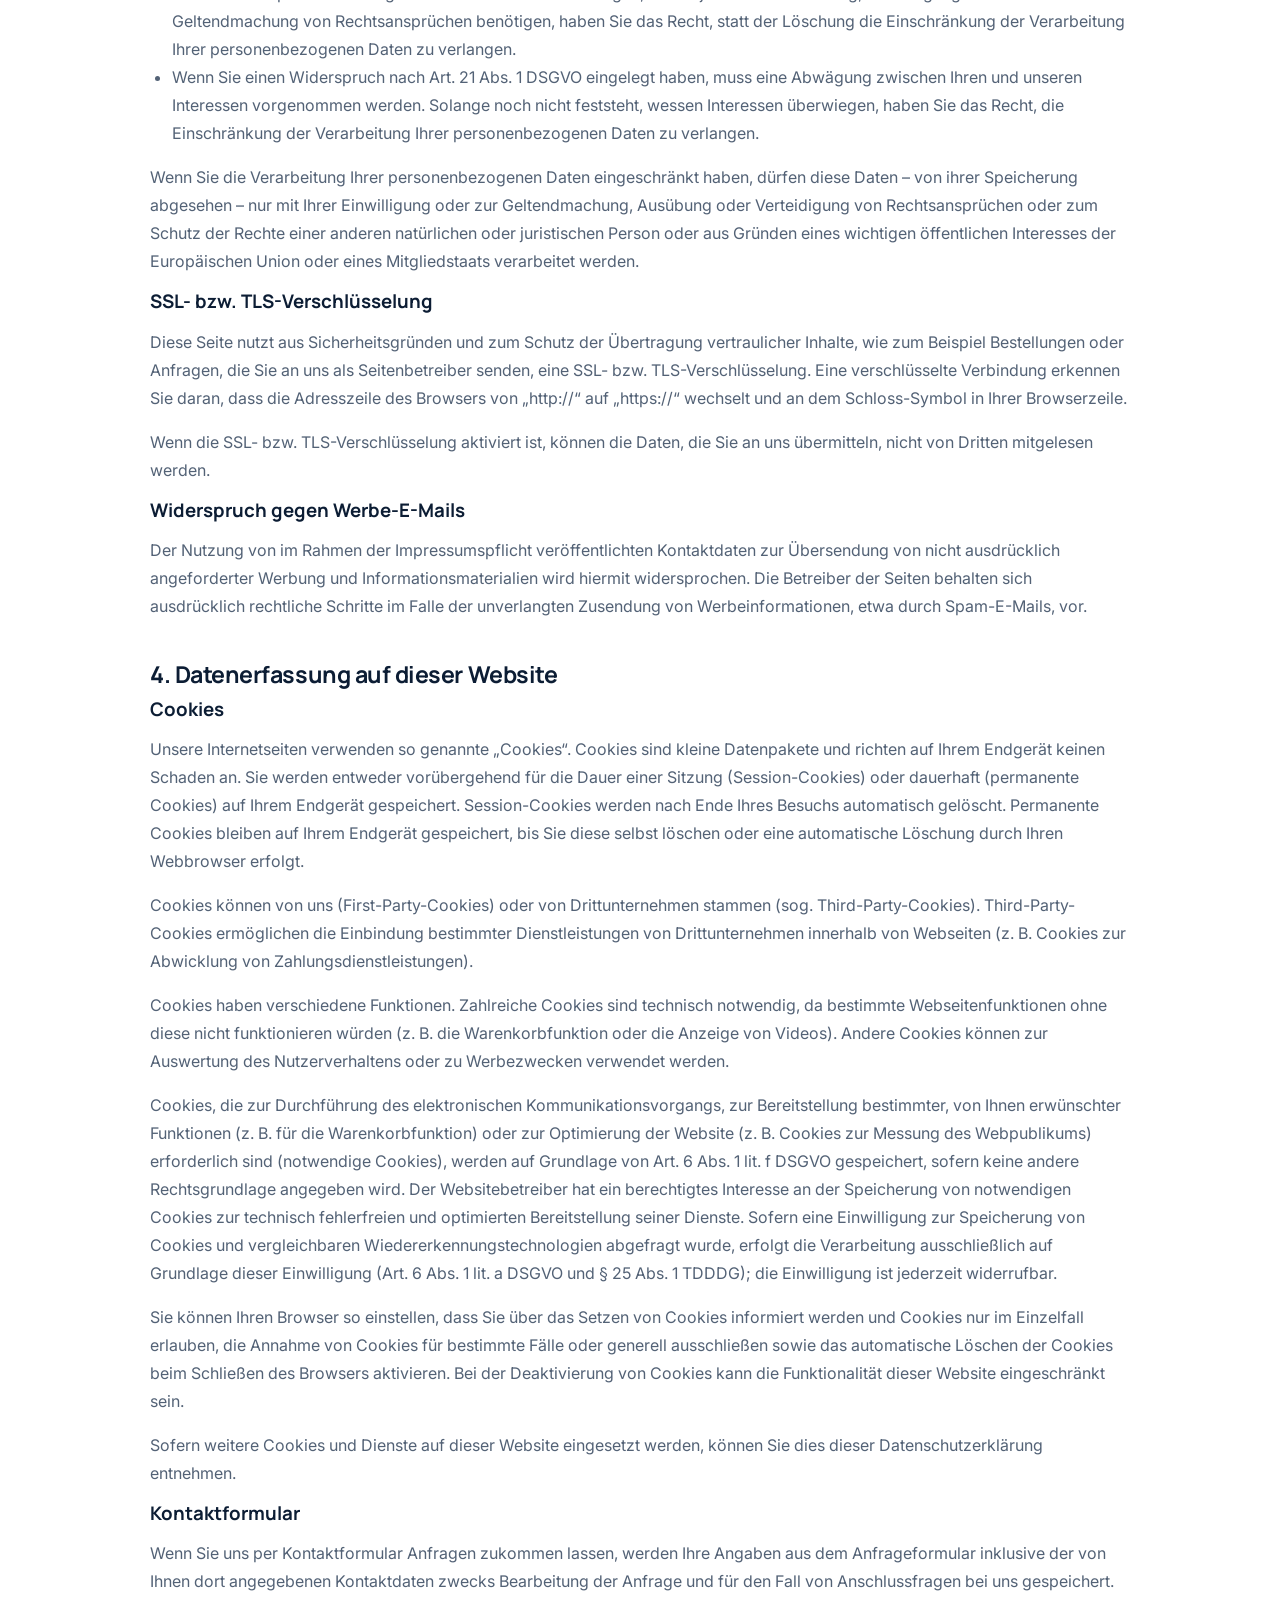
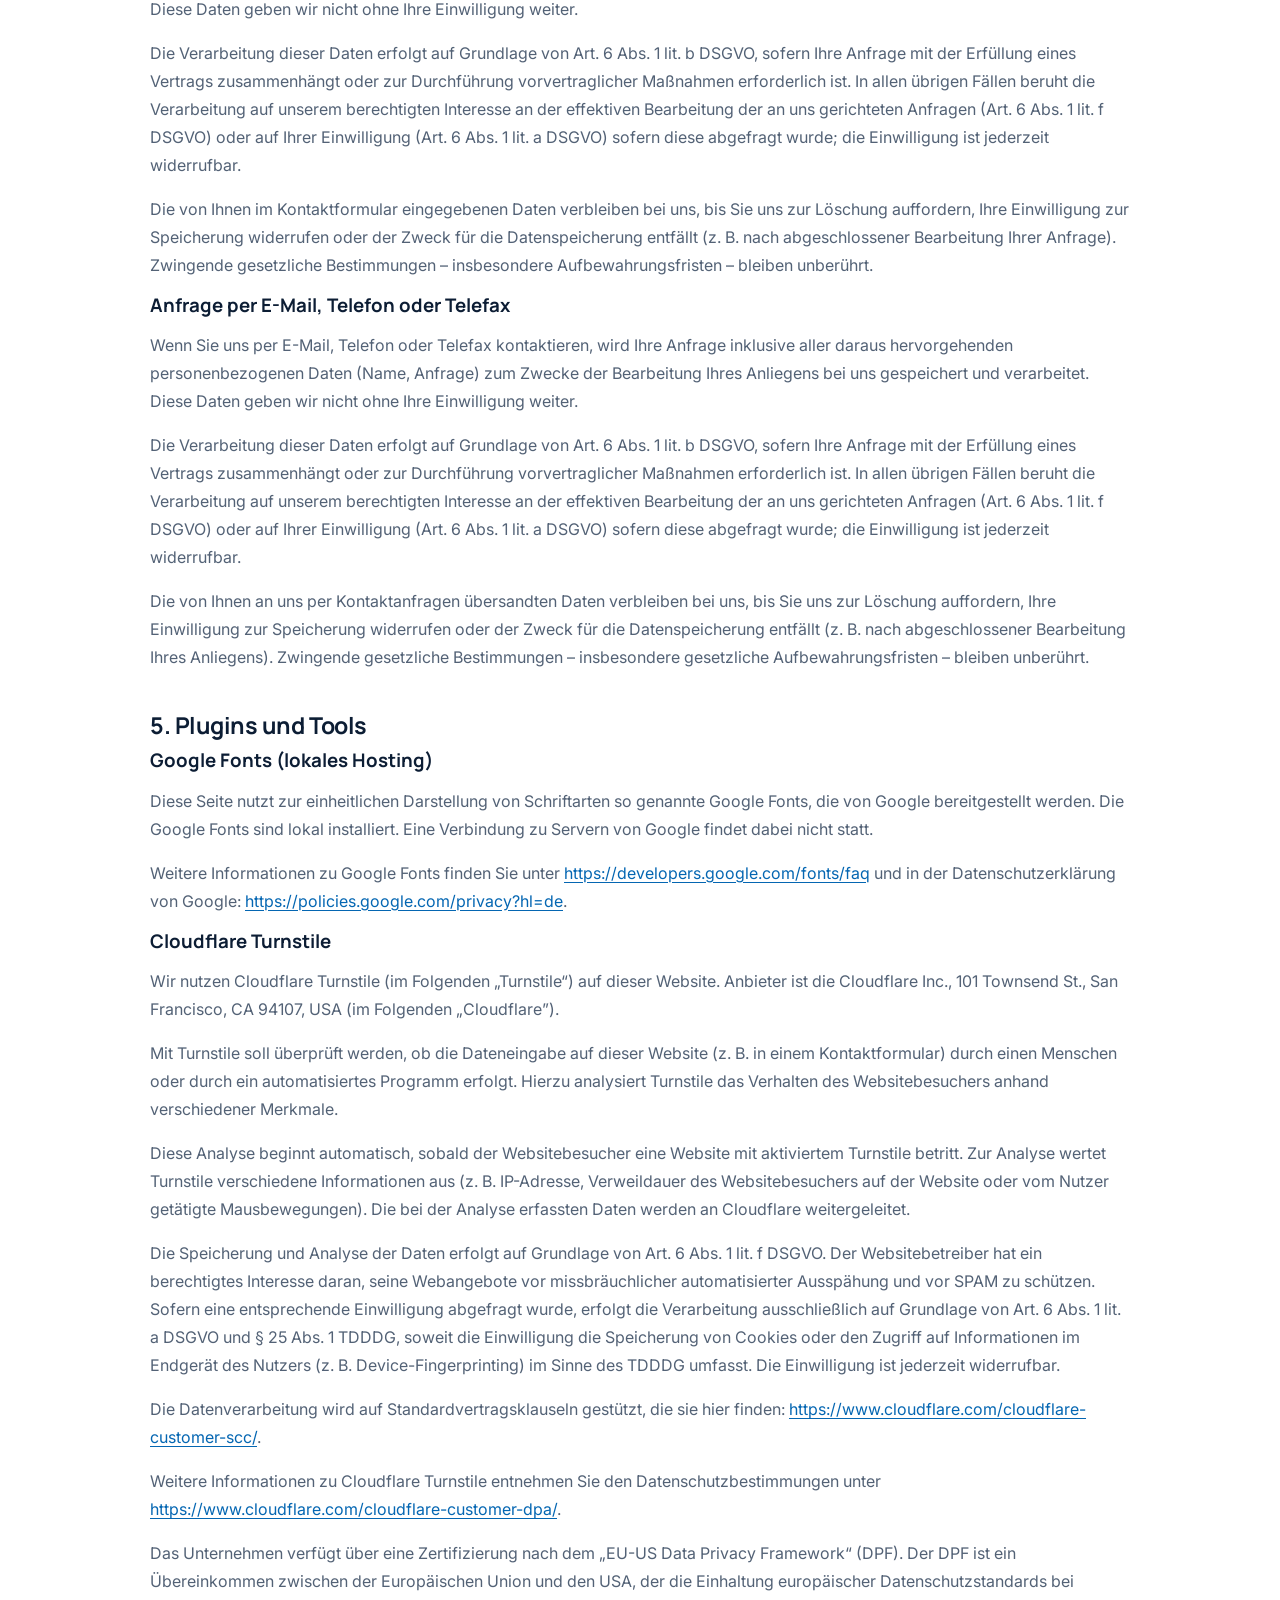
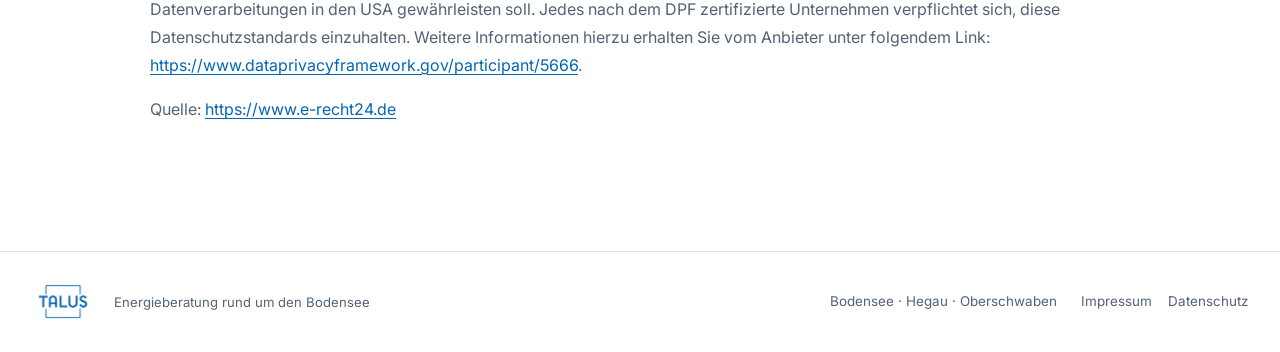
==== commit d3a7d847: "Sync V17.5: legal page navigation" ====
--- a/datenschutz.html
+++ b/datenschutz.html
@@ -31,8 +31,9 @@
       <a href="index.html#leistungen">Leistungen</a>
       <a href="index.html#isfp">iSFP</a>
       <a href="index.html#projekte">Projekte</a>
+      <a href="index.html#ecad">3D-Gebäude</a>
       <a href="index.html#unser-ansatz">Unser Ansatz</a>
-      <a href="index.html#wissen">Wissen</a>
+      <a href="index.html#faq">FAQ</a>
       <a href="index.html#kontakt">Kontakt</a>
     </nav>
   </div>
@@ -63,7 +64,7 @@
  <p>Verantwortliche Stelle ist die nat&uuml;rliche oder juristische Person, die allein oder gemeinsam mit anderen &uuml;ber die Zwecke und Mittel der Verarbeitung von personenbezogenen Daten (z.&nbsp;B. Namen, E-Mail-Adressen o. &Auml;.) entscheidet.</p>
 
 <h3>Speicherdauer</h3> <p>Soweit innerhalb dieser Datenschutzerkl&auml;rung keine speziellere Speicherdauer genannt wurde, verbleiben Ihre personenbezogenen Daten bei uns, bis der Zweck f&uuml;r die Datenverarbeitung entf&auml;llt. Wenn Sie ein berechtigtes L&ouml;schersuchen geltend machen oder eine Einwilligung zur Datenverarbeitung widerrufen, werden Ihre Daten gel&ouml;scht, sofern wir keine anderen rechtlich zul&auml;ssigen Gr&uuml;nde f&uuml;r die Speicherung Ihrer personenbezogenen Daten haben (z.&nbsp;B. steuer- oder handelsrechtliche Aufbewahrungsfristen); im letztgenannten Fall erfolgt die L&ouml;schung nach Fortfall dieser Gr&uuml;nde.</p>
-<h3>Allgemeine Hinweise zu den Rechtsgrundlagen der Datenverarbeitung auf dieser Website</h3> <p>Sofern Sie in die Datenverarbeitung eingewilligt haben, verarbeiten wir Ihre personenbezogenen Daten auf Grundlage von Art. 6 Abs. 1 lit. a DSGVO bzw. Art. 9 Abs. 2 lit. a DSGVO, sofern besondere Datenkategorien nach Art. 9 Abs. 1 DSGVO verarbeitet werden. Im Falle einer ausdr&uuml;cklichen Einwilligung in die &Uuml;bertragung personenbezogener Daten in Drittstaaten erfolgt die Datenverarbeitung au&szlig;erdem auf Grundlage von Art. 49 Abs. 1 lit. a DSGVO. Sofern Sie in die Speicherung von Cookies oder in den Zugriff auf Informationen in Ihr Endger&auml;t (z.&nbsp;B. via Device-Fingerprinting) eingewilligt haben, erfolgt die Datenverarbeitung zus&auml;tzlich auf Grundlage von &sect; 25 Abs. 1 TDDDG. Die Einwilligung ist jederzeit widerrufbar. Sind Ihre Daten zur Vertragserf&uuml;llung oder zur Durchf&uuml;hrung vorvertraglicher Ma&szlig;nahmen erforderlich, verarbeiten wir Ihre Daten auf Grundlage des Art. 6 Abs. 1 lit. b DSGVO. Des Weiteren verarbeiten wir Ihre Daten, sofern diese zur Erf&uuml;llung einer rechtlichen Verpflichtung erforderlich sind, auf Grundlage von Art. 6 Abs. 1 lit. c DSGVO. Die Datenverarbeitung kann ferner auf Grundlage unseres berechtigten Interesses nach Art. 6 Abs. 1 lit. f DSGVO erfolgen. &Uuml;ber die jeweils im Einzelfall einschl&auml;gigen Rechtsgrundlagen wird in den folgenden Abs&auml;tzen dieser Datenschutzerkl&auml;rung informiert.</p>
+<h3>Allgemeine Hinweise zu den Rechtsgrundlagen der Datenverarbeitung auf dieser Website</h3> <p>Sofern Sie in die Datenverarbeitung eingewilligt haben, verarbeiten wir Ihre personenbezogenen Daten auf Grundlage von Art. 6 Abs. 1 lit. a DSGVO bzw. Art. 9 Abs. 2 lit. a DSGVO, sofern besondere Datenkategorien nach Art. 9 Abs. 1 DSGVO verarbeitet werden. Im Falle einer ausdr&uuml;cklichen Einwilligung in die &Uuml;bertragung personenbezogener Daten in Drittstaaten erfolgt die Datenverarbeitung au&szlig;erdem auf Grundlage von Art. 49 Abs. 1 lit. a DSGVO. Sofern Sie in die Speicherung von Cookies oder in den Zugriff auf Informationen in Ihr Endger&auml;t (z.&nbsp;B. via Device-Fingerprinting) eingewilligt haben, erfolgt die Datenverarbeitung zus&auml;tzlich auf Grundlage von &sect; 25 Abs. 1 TDDDG. Die Einwilligung ist jederzeit widerrufbar. Sind Ihre Daten zur Vertragserf&uuml;llung oder zur Durchf&uuml;hrung vorvertraglicher Ma&szlig;nahmen erforderlich, verarbeiten wir Ihre Daten auf Grundlage des Art. 6 Abs. 1 lit. b DSGVO. Des Weiteren verarbeiten wir Ihre Daten, sofern diese zur Erf&uuml;llung einer rechtlichen Verpflichtung erforderlich sind, auf Grundlage des Art. 6 Abs. 1 lit. c DSGVO. Die Datenverarbeitung kann ferner auf Grundlage unseres berechtigten Interesses nach Art. 6 Abs. 1 lit. f DSGVO erfolgen. &Uuml;ber die jeweils im Einzelfall einschl&auml;gigen Rechtsgrundlagen wird in den folgenden Abs&auml;tzen dieser Datenschutzerkl&auml;rung informiert.</p>
 <h3>Empf&auml;nger von personenbezogenen Daten</h3> <p>Im Rahmen unserer Gesch&auml;ftst&auml;tigkeit arbeiten wir mit verschiedenen externen Stellen zusammen. Dabei ist teilweise auch eine &Uuml;bermittlung von personenbezogenen Daten an diese externen Stellen erforderlich. Wir geben personenbezogene Daten nur dann an externe Stellen weiter, wenn dies im Rahmen einer Vertragserf&uuml;llung erforderlich ist, wenn wir gesetzlich hierzu verpflichtet sind (z.&nbsp;B. Weitergabe von Daten an Steuerbeh&ouml;rden), wenn wir ein berechtigtes Interesse nach Art. 6 Abs. 1 lit. f DSGVO an der Weitergabe haben oder wenn eine sonstige Rechtsgrundlage die Datenweitergabe erlaubt. Beim Einsatz von Auftragsverarbeitern geben wir personenbezogene Daten unserer Kunden nur auf Grundlage eines g&uuml;ltigen Vertrags &uuml;ber Auftragsverarbeitung weiter. Im Falle einer gemeinsamen Verarbeitung wird ein Vertrag &uuml;ber gemeinsame Verarbeitung geschlossen.</p>
 <h3>Widerruf Ihrer Einwilligung zur Datenverarbeitung</h3> <p>Viele Datenverarbeitungsvorg&auml;nge sind nur mit Ihrer ausdr&uuml;cklichen Einwilligung m&ouml;glich. Sie k&ouml;nnen eine bereits erteilte Einwilligung jederzeit widerrufen. Die Rechtm&auml;&szlig;igkeit der bis zum Widerruf erfolgten Datenverarbeitung bleibt vom Widerruf unber&uuml;hrt.</p>
 <h3>Widerspruchsrecht gegen die Datenerhebung in besonderen F&auml;llen sowie gegen Direktwerbung (Art. 21 DSGVO)</h3> <p>WENN DIE DATENVERARBEITUNG AUF GRUNDLAGE VON ART. 6 ABS. 1 LIT. E ODER F DSGVO ERFOLGT, HABEN SIE JEDERZEIT DAS RECHT, AUS GR&Uuml;NDEN, DIE SICH AUS IHRER BESONDEREN SITUATION ERGEBEN, GEGEN DIE VERARBEITUNG IHRER PERSONENBEZOGENEN DATEN WIDERSPRUCH EINZULEGEN; DIES GILT AUCH F&Uuml;R EIN AUF DIESE BESTIMMUNGEN GEST&Uuml;TZTES PROFILING. DIE JEWEILIGE RECHTSGRUNDLAGE, AUF DENEN EINE VERARBEITUNG BERUHT, ENTNEHMEN SIE DIESER DATENSCHUTZERKL&Auml;RUNG. WENN SIE WIDERSPRUCH EINLEGEN, WERDEN WIR IHRE BETROFFENEN PERSONENBEZOGENEN DATEN NICHT MEHR VERARBEITEN, ES SEI DENN, WIR K&Ouml;NNEN ZWINGENDE SCHUTZW&Uuml;RDIGE GR&Uuml;NDE F&Uuml;R DIE VERARBEITUNG NACHWEISEN, DIE IHRE INTERESSEN, RECHTE UND FREIHEITEN &Uuml;BERWIEGEN ODER DIE VERARBEITUNG DIENT DER GELTENDMACHUNG, AUS&Uuml;BUNG ODER VERTEIDIGUNG VON RECHTSANSPR&Uuml;CHEN (WIDERSPRUCH NACH ART. 21 ABS. 1 DSGVO).</p> <p>WERDEN IHRE PERSONENBEZOGENEN DATEN VERARBEITET, UM DIREKTWERBUNG ZU BETREIBEN, SO HABEN SIE DAS RECHT, JEDERZEIT WIDERSPRUCH GEGEN DIE VERARBEITUNG SIE BETREFFENDER PERSONENBEZOGENER DATEN ZUM ZWECKE DERARTIGER WERBUNG EINZULEGEN; DIES GILT AUCH F&Uuml;R DAS PROFILING, SOWEIT ES MIT SOLCHER DIREKTWERBUNG IN VERBINDUNG STEHT. WENN SIE WIDERSPRECHEN, WERDEN IHRE PERSONENBEZOGENEN DATEN ANSCHLIESSEND NICHT MEHR ZUM ZWECKE DER DIREKTWERBUNG VERWENDET (WIDERSPRUCH NACH ART. 21 ABS. 2 DSGVO).</p>
--- a/styles.css
+++ b/styles.css
@@ -13,7 +13,7 @@
 .contact{background:var(--blue);color:#fff}.contact-grid{display:grid;grid-template-columns:.88fr 1.12fr;gap:70px}.contact-copy p:not(.eyebrow):not(.placeholder-note){color:#d5e9f7;margin-top:18px}.contact-badges{display:flex;gap:8px;flex-wrap:wrap;margin:24px 0}.contact-badges span{border:1px solid rgba(255,255,255,.35);border-radius:999px;padding:6px 10px;font-size:.8rem}.placeholder-note{font-size:.76rem;color:#c9e2f3;margin-top:10px}.contact-form{background:#fff;color:var(--ink);border-radius:18px;padding:28px}.field-row{display:grid;grid-template-columns:1fr 1fr;gap:14px}.contact-form label{display:grid;gap:7px;font-size:.86rem;font-weight:600;margin-bottom:14px}.contact-form input,.contact-form select,.contact-form textarea{width:100%;border:1px solid var(--line);border-radius:8px;padding:11px 12px}.form-msg{font-size:.82rem;color:var(--muted)}
 .footer{padding:26px 0;border-top:1px solid var(--line)}.footer-grid{display:grid;grid-template-columns:1fr auto auto;align-items:center;gap:24px}.footer-brand img{width:62px;height:38px}.footer-brand span{font-size:.82rem;color:var(--muted)}.footer p,.footer-links{font-size:.84rem;color:var(--muted)}.footer-links{display:flex;gap:16px}
 .reveal{opacity:0;transform:translateY(18px);transition:.6s ease}.reveal.visible{opacity:1;transform:none}
-@media(max-width:1150px){.nav{gap:24px}.hero-grid{grid-template-columns:1fr 1.15fr}.hero-compare{height:560px}.service-grid{grid-template-columns:repeat(3,1fr)}.benefit-grid{grid-template-columns:repeat(2,1fr)}.benefit-item:nth-child(2){border-right:0}.benefit-item{border-bottom:1px solid #d7e4ef}.brand-copy small{font-size:1rem}}
+@media(max-width:1150px){.nav-wrap{gap:16px}.brand{gap:12px}.brand img{width:112px;height:70px}.brand-copy strong{font-size:1rem}.brand-copy small{font-size:.82rem}.nav{gap:12px;font-size:.82rem}.hero-grid{grid-template-columns:1fr 1.15fr}.hero-compare{height:560px}.service-grid{grid-template-columns:repeat(3,1fr)}.benefit-grid{grid-template-columns:repeat(2,1fr)}.benefit-item:nth-child(2){border-right:0}.benefit-item{border-bottom:1px solid #d7e4ef}}
 @media(max-width:900px){.container{width:min(100% - 32px,1420px)}.nav-toggle{display:block}.nav{display:none;position:absolute;top:112px;left:0;right:0;background:#fff;padding:18px 24px;flex-direction:column;align-items:flex-start;border-bottom:1px solid var(--line)}.nav.open{display:flex}.hero-grid,.split-grid,.contact-grid{grid-template-columns:1fr}.hero-compare{height:520px}.service-grid{grid-template-columns:repeat(2,1fr)}.project-grid{grid-template-columns:1fr}.trust-band-grid{grid-template-columns:repeat(2,1fr)}}
 @media(max-width:620px){.container{width:min(100% - 24px,1420px)}.section-pad{padding:66px 0}.nav-wrap{min-height:84px}.nav{top:84px}.brand img{width:92px;height:56px}.brand-copy{display:none}.hero{padding-top:30px}.hero-compare{height:390px}.hero-grid{gap:34px}.hero-cad-half img{transform:translateX(10%) scale(1.02)}.trust-row{flex-wrap:wrap;gap:12px}.trust-row span{border-right:0;padding:0}.benefit-grid,.service-grid,.trust-band-grid{grid-template-columns:1fr}.benefit-item{border-right:0}.step-strip{grid-template-columns:repeat(2,1fr)}.field-row{grid-template-columns:1fr}.footer-grid{grid-template-columns:1fr}.project-image{aspect-ratio:16/9}}
 
@@ -108,3 +108,87 @@
   object-position:50% 50%;
   transform:translateX(-3%) scale(1.07);
 }
+
+/* V16.12 – Kontaktdaten mit Icons */
+.contact-details{
+  display:grid;
+  gap:18px;
+  margin-top:20px;
+  color:#d5e9f7;
+  font-size:1rem;
+  line-height:1.55;
+}
+.contact-detail{
+  display:grid;
+  grid-template-columns:24px 1fr;
+  gap:12px;
+  align-items:center;
+}
+.contact-detail svg{
+  width:22px;
+  height:22px;
+  fill:none;
+  stroke:currentColor;
+  stroke-width:1.9;
+  stroke-linecap:round;
+  stroke-linejoin:round;
+}
+.contact-detail a{
+  color:inherit;
+}
+.contact-detail-address{
+  align-items:start;
+}
+.contact-detail-address svg{
+  margin-top:2px;
+}
+
+/* V17.0 – FAQ */
+.faq{
+  background:#f8fbff;
+}
+.faq-wrap{
+  max-width:980px;
+}
+.faq-list{
+  border-top:1px solid var(--line);
+}
+.faq-item{
+  border-bottom:1px solid var(--line);
+}
+.faq-item summary{
+  list-style:none;
+  cursor:pointer;
+  display:flex;
+  align-items:center;
+  justify-content:space-between;
+  gap:24px;
+  padding:22px 0;
+  font-family:Manrope,Inter,sans-serif;
+  font-size:1.02rem;
+  font-weight:700;
+}
+.faq-item summary::-webkit-details-marker{
+  display:none;
+}
+.faq-item summary b{
+  flex:0 0 30px;
+  width:30px;
+  height:30px;
+  display:grid;
+  place-items:center;
+  color:var(--blue);
+  font-size:1.45rem;
+  font-weight:500;
+  line-height:1;
+  transition:transform .2s ease;
+}
+.faq-item[open] summary b{
+  transform:rotate(45deg);
+}
+.faq-item p{
+  margin:-6px 56px 22px 0;
+  color:var(--muted);
+  font-size:.96rem;
+  line-height:1.65;
+}
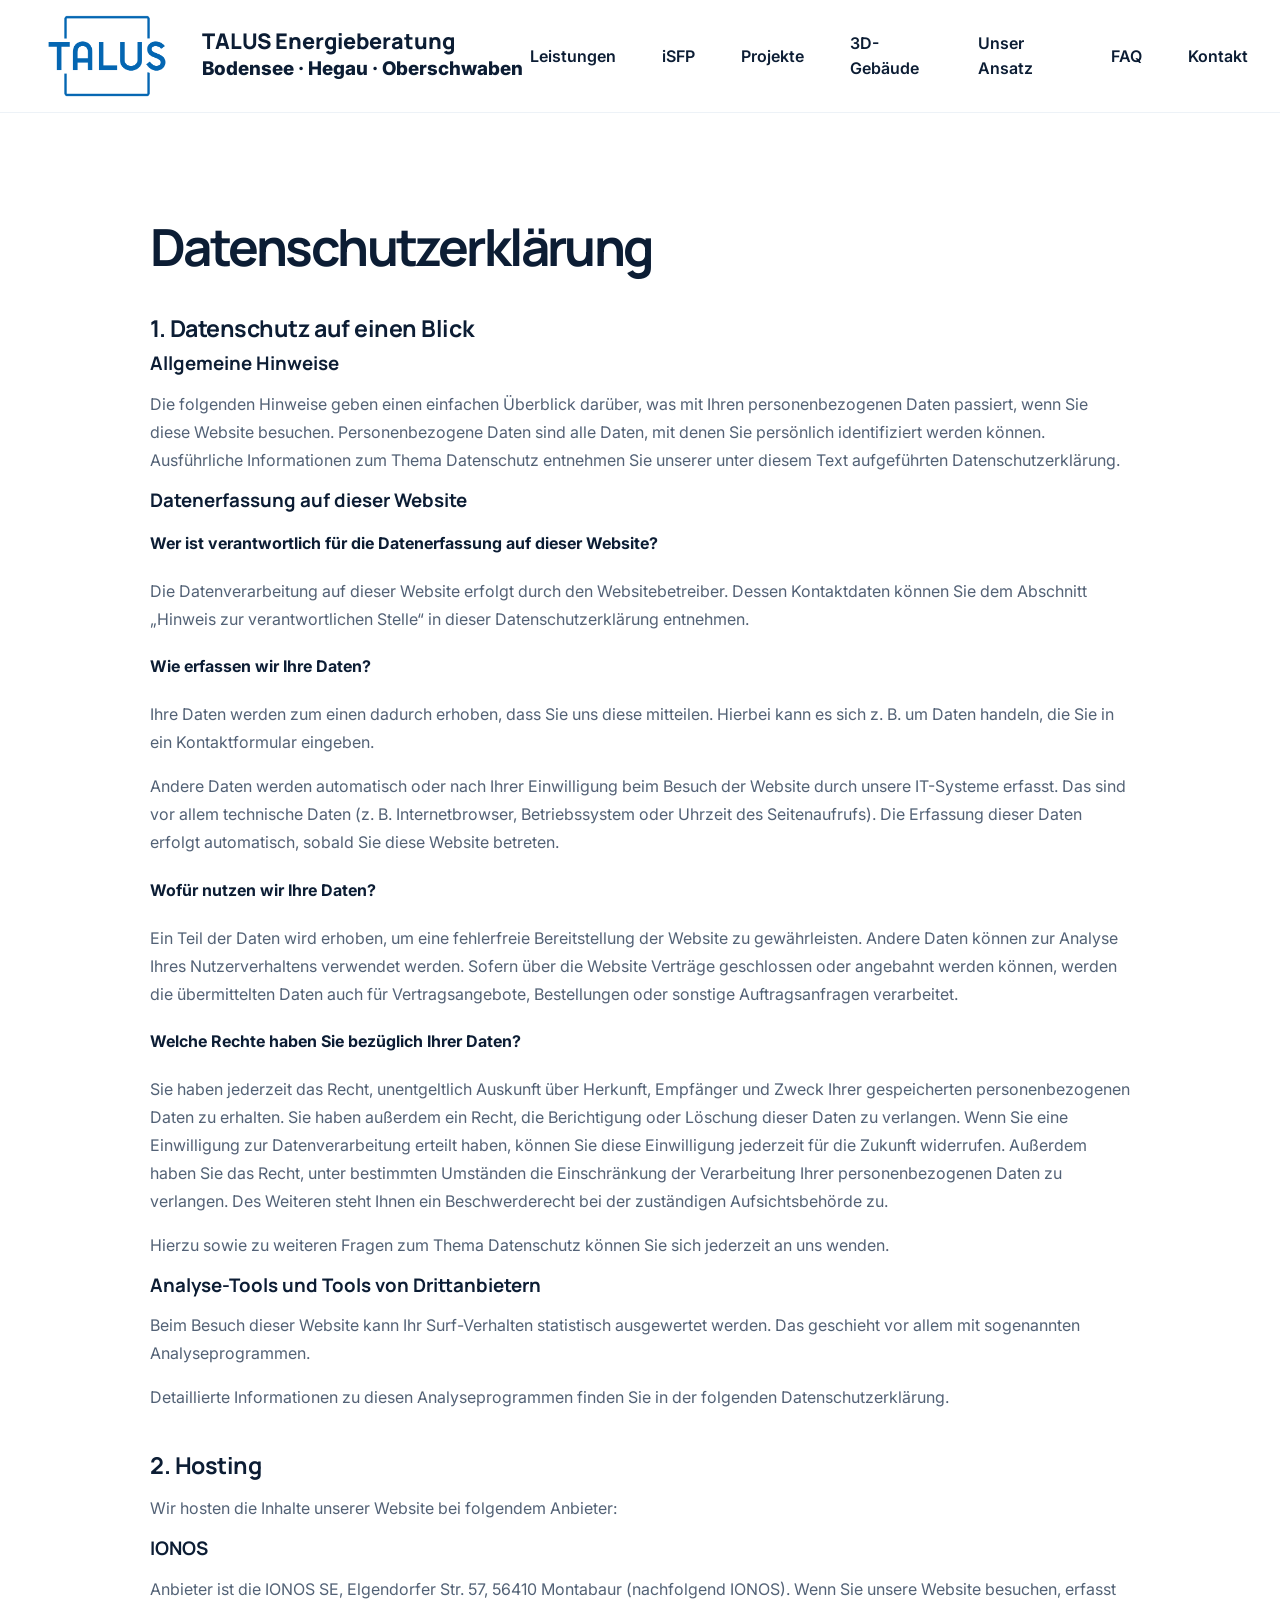
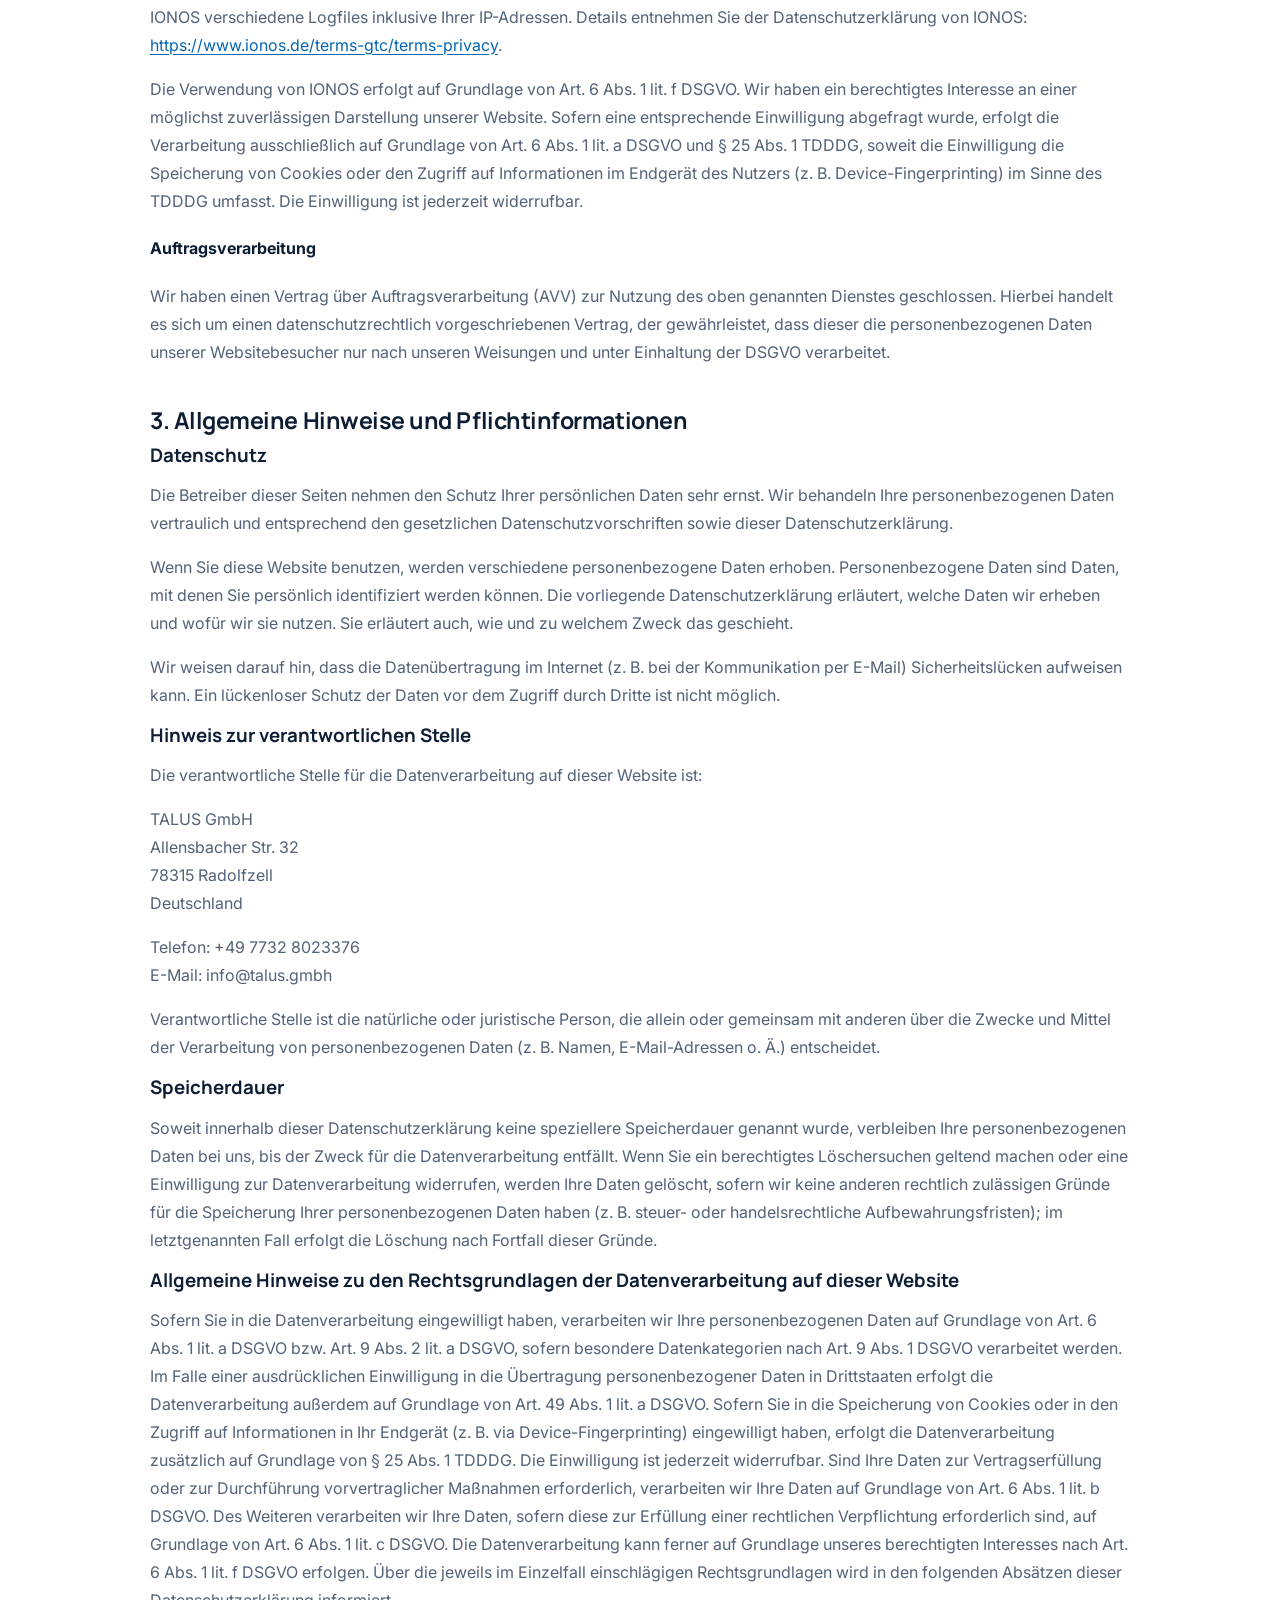
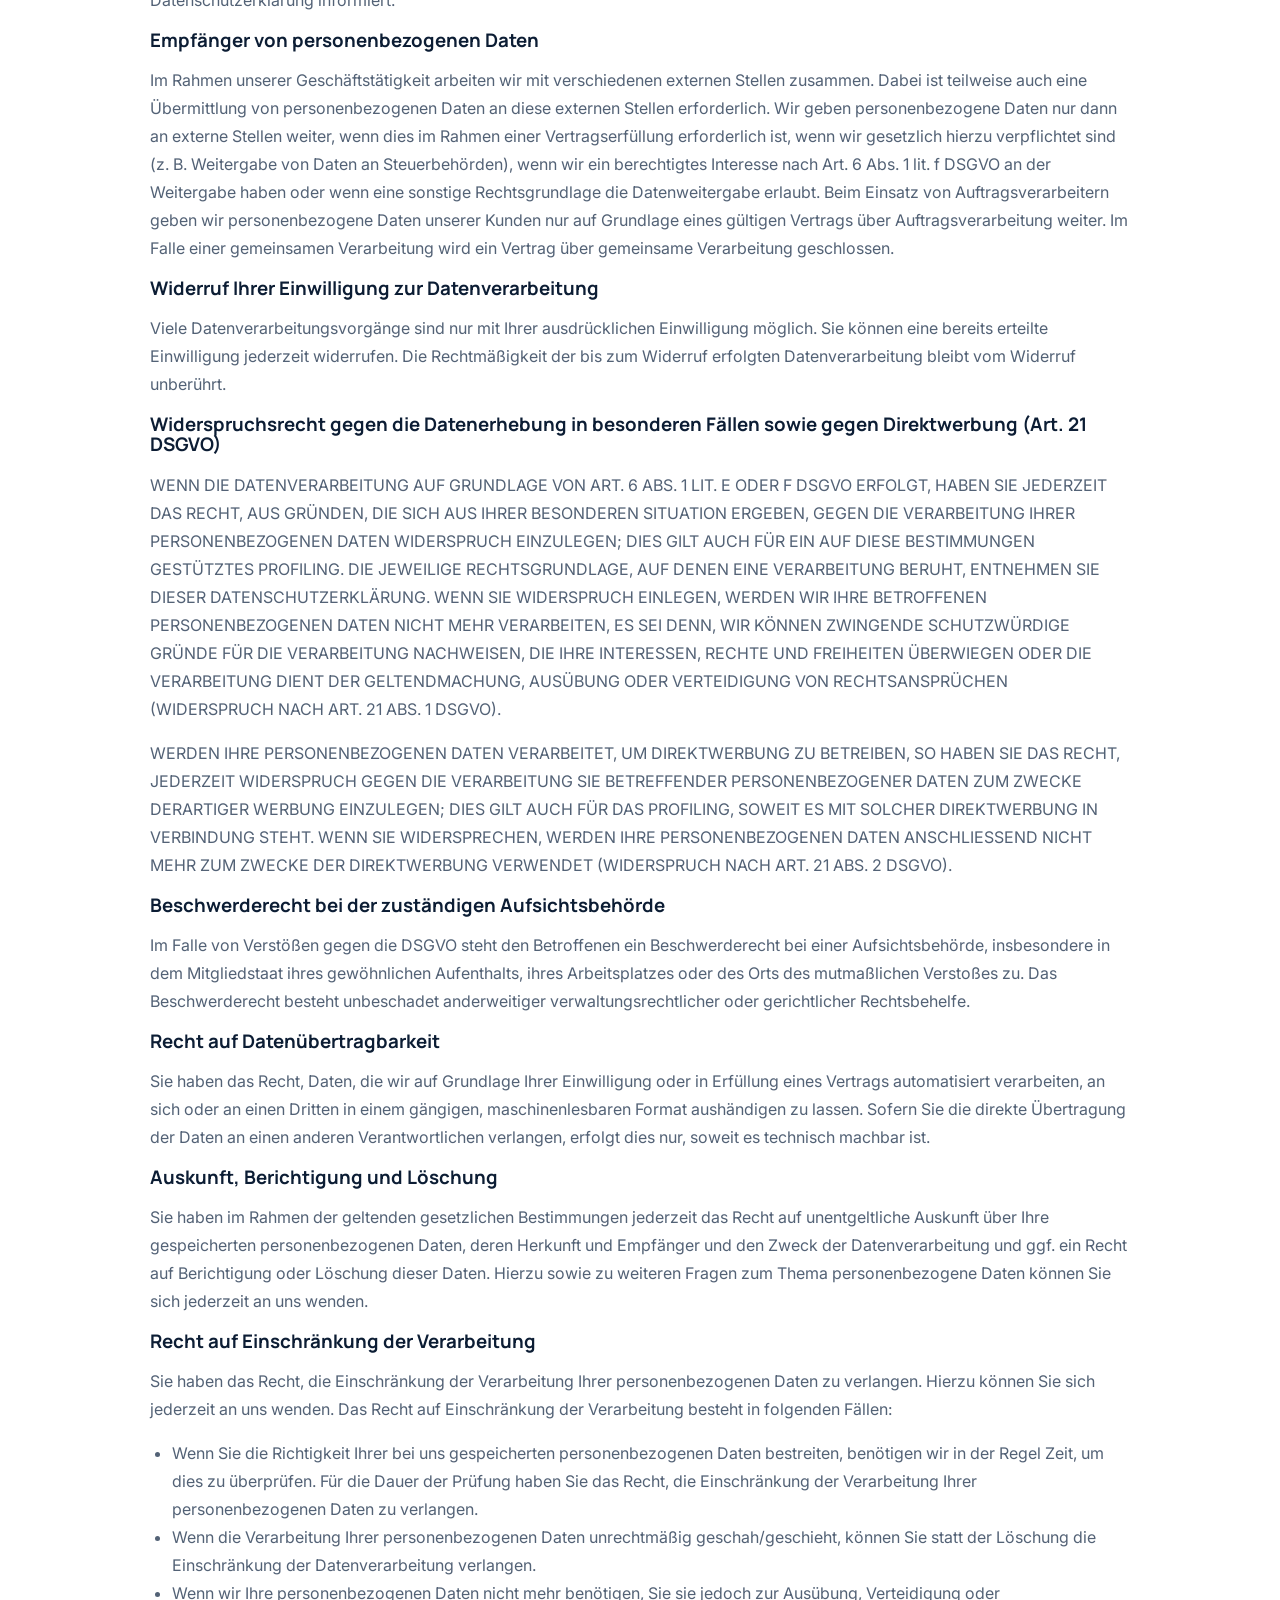
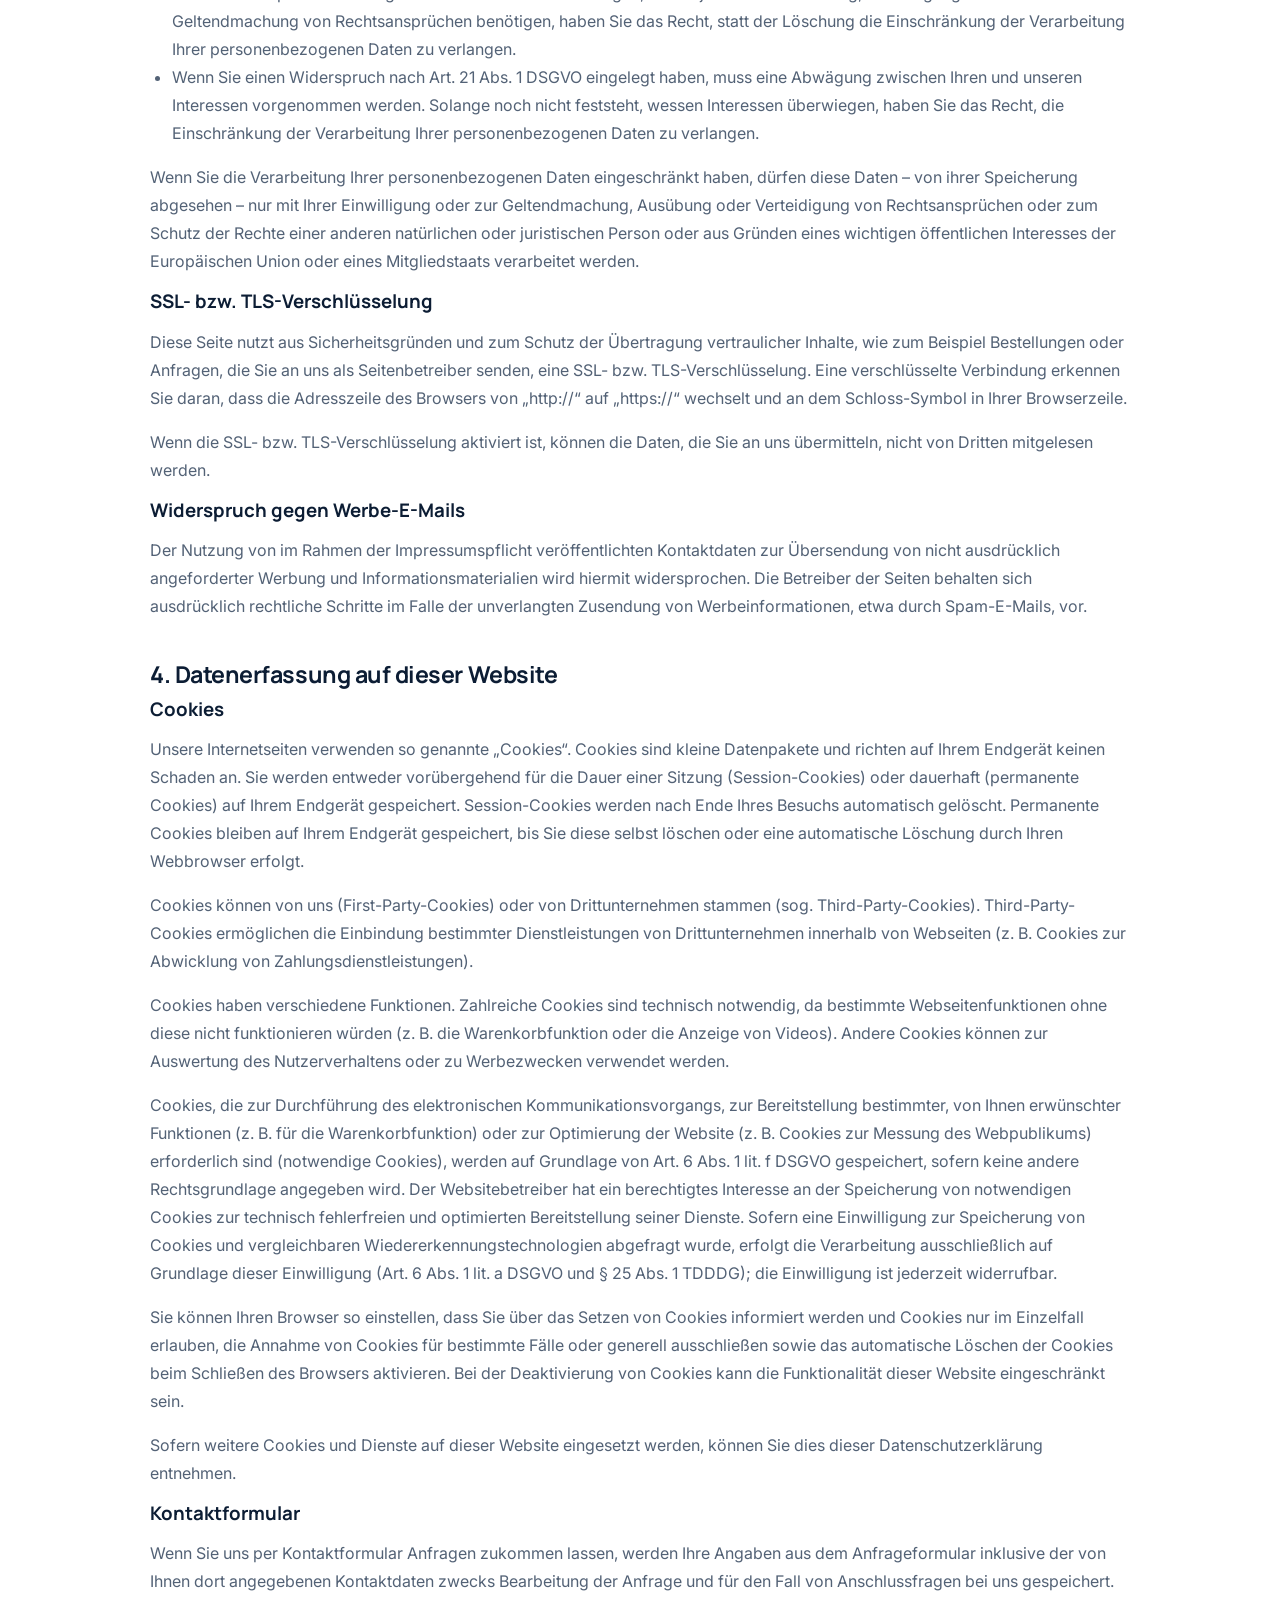
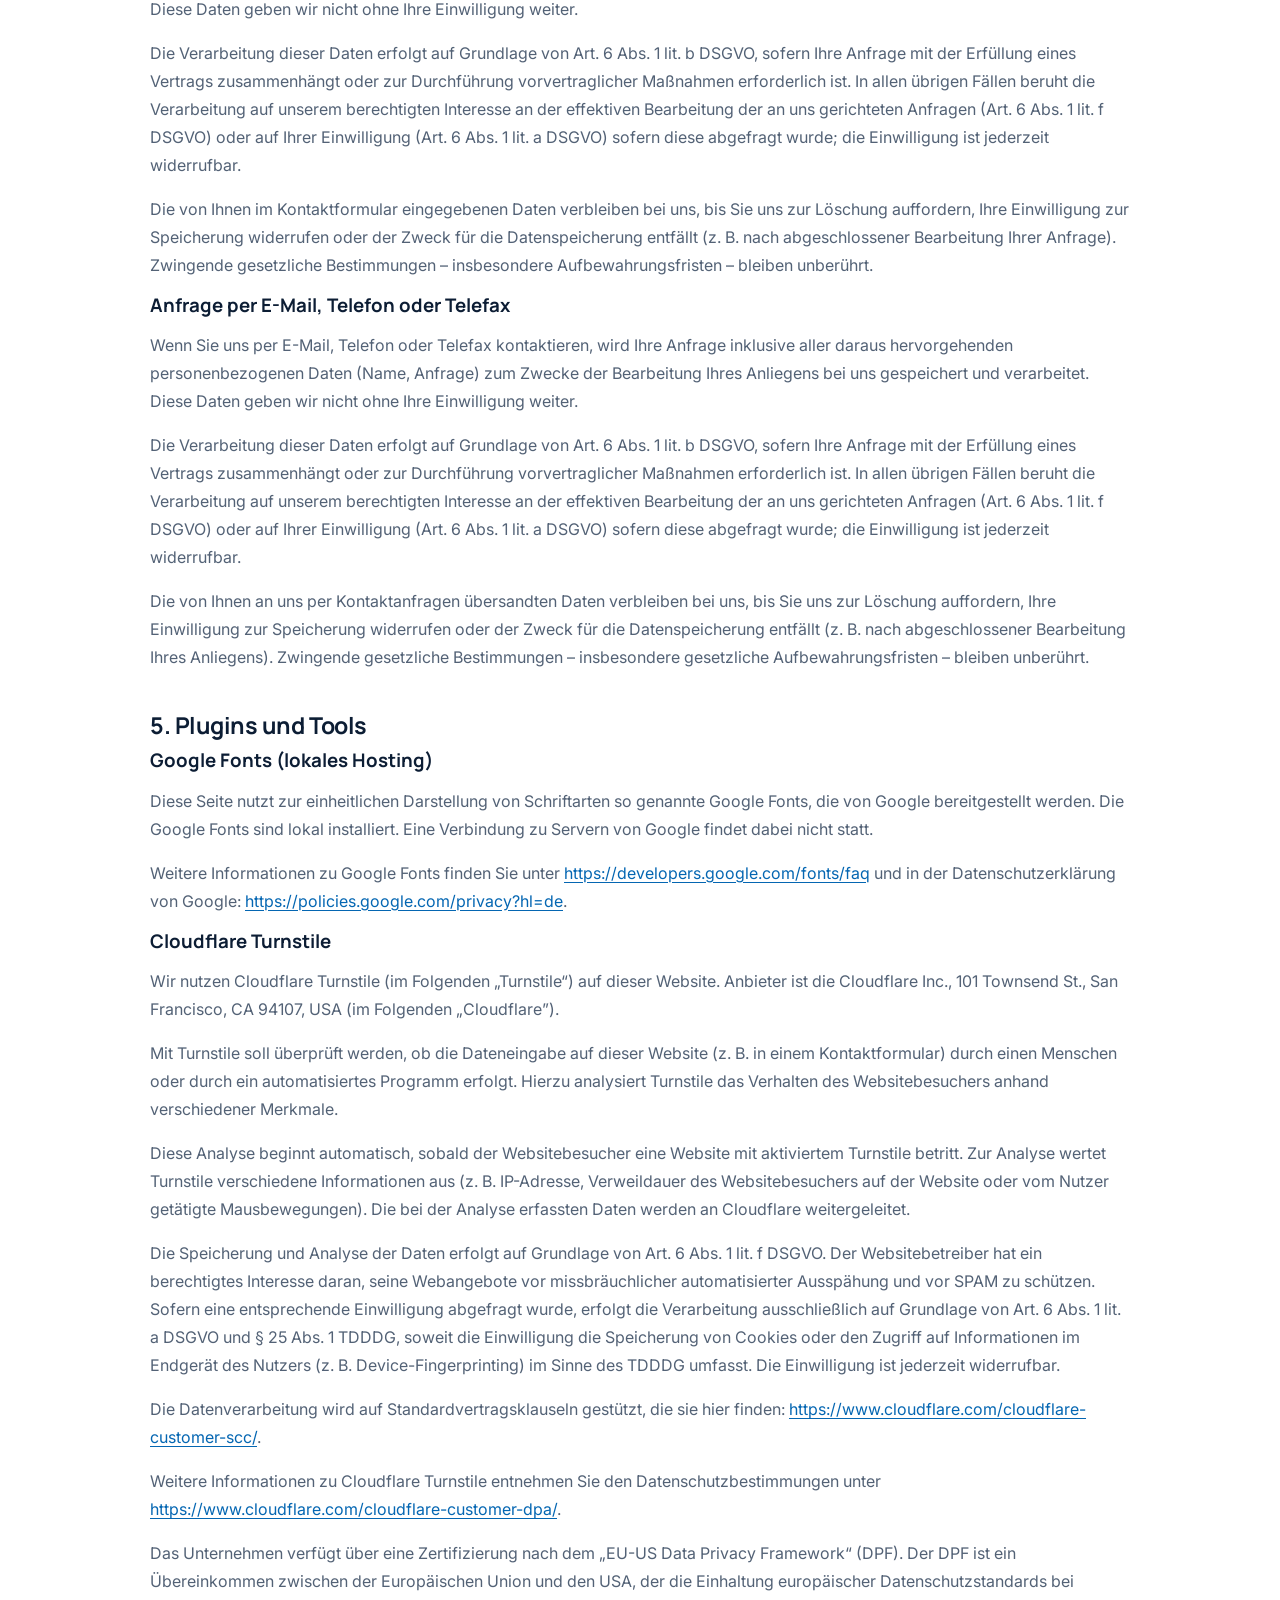
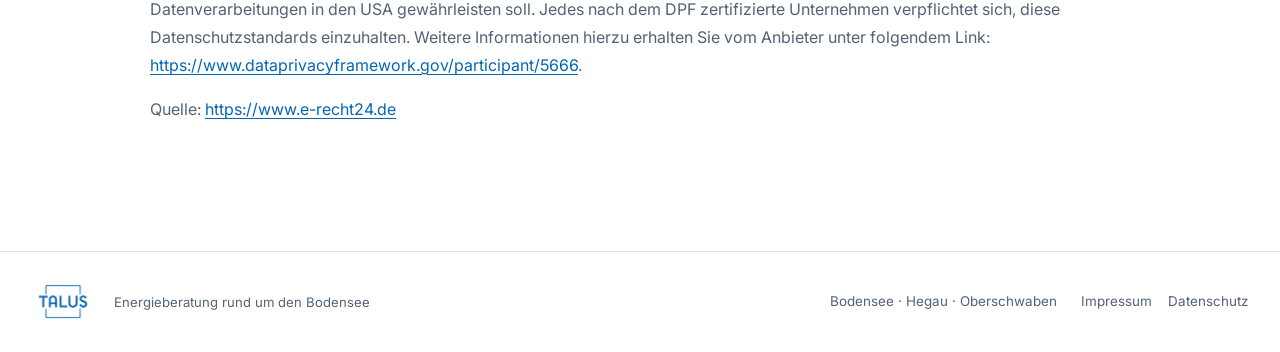
==== commit dfb8af4c: "Sync V17.5: match local privacy page exactly" ====
--- a/datenschutz.html
+++ b/datenschutz.html
@@ -64,7 +64,7 @@
  <p>Verantwortliche Stelle ist die nat&uuml;rliche oder juristische Person, die allein oder gemeinsam mit anderen &uuml;ber die Zwecke und Mittel der Verarbeitung von personenbezogenen Daten (z.&nbsp;B. Namen, E-Mail-Adressen o. &Auml;.) entscheidet.</p>
 
 <h3>Speicherdauer</h3> <p>Soweit innerhalb dieser Datenschutzerkl&auml;rung keine speziellere Speicherdauer genannt wurde, verbleiben Ihre personenbezogenen Daten bei uns, bis der Zweck f&uuml;r die Datenverarbeitung entf&auml;llt. Wenn Sie ein berechtigtes L&ouml;schersuchen geltend machen oder eine Einwilligung zur Datenverarbeitung widerrufen, werden Ihre Daten gel&ouml;scht, sofern wir keine anderen rechtlich zul&auml;ssigen Gr&uuml;nde f&uuml;r die Speicherung Ihrer personenbezogenen Daten haben (z.&nbsp;B. steuer- oder handelsrechtliche Aufbewahrungsfristen); im letztgenannten Fall erfolgt die L&ouml;schung nach Fortfall dieser Gr&uuml;nde.</p>
-<h3>Allgemeine Hinweise zu den Rechtsgrundlagen der Datenverarbeitung auf dieser Website</h3> <p>Sofern Sie in die Datenverarbeitung eingewilligt haben, verarbeiten wir Ihre personenbezogenen Daten auf Grundlage von Art. 6 Abs. 1 lit. a DSGVO bzw. Art. 9 Abs. 2 lit. a DSGVO, sofern besondere Datenkategorien nach Art. 9 Abs. 1 DSGVO verarbeitet werden. Im Falle einer ausdr&uuml;cklichen Einwilligung in die &Uuml;bertragung personenbezogener Daten in Drittstaaten erfolgt die Datenverarbeitung au&szlig;erdem auf Grundlage von Art. 49 Abs. 1 lit. a DSGVO. Sofern Sie in die Speicherung von Cookies oder in den Zugriff auf Informationen in Ihr Endger&auml;t (z.&nbsp;B. via Device-Fingerprinting) eingewilligt haben, erfolgt die Datenverarbeitung zus&auml;tzlich auf Grundlage von &sect; 25 Abs. 1 TDDDG. Die Einwilligung ist jederzeit widerrufbar. Sind Ihre Daten zur Vertragserf&uuml;llung oder zur Durchf&uuml;hrung vorvertraglicher Ma&szlig;nahmen erforderlich, verarbeiten wir Ihre Daten auf Grundlage des Art. 6 Abs. 1 lit. b DSGVO. Des Weiteren verarbeiten wir Ihre Daten, sofern diese zur Erf&uuml;llung einer rechtlichen Verpflichtung erforderlich sind, auf Grundlage des Art. 6 Abs. 1 lit. c DSGVO. Die Datenverarbeitung kann ferner auf Grundlage unseres berechtigten Interesses nach Art. 6 Abs. 1 lit. f DSGVO erfolgen. &Uuml;ber die jeweils im Einzelfall einschl&auml;gigen Rechtsgrundlagen wird in den folgenden Abs&auml;tzen dieser Datenschutzerkl&auml;rung informiert.</p>
+<h3>Allgemeine Hinweise zu den Rechtsgrundlagen der Datenverarbeitung auf dieser Website</h3> <p>Sofern Sie in die Datenverarbeitung eingewilligt haben, verarbeiten wir Ihre personenbezogenen Daten auf Grundlage von Art. 6 Abs. 1 lit. a DSGVO bzw. Art. 9 Abs. 2 lit. a DSGVO, sofern besondere Datenkategorien nach Art. 9 Abs. 1 DSGVO verarbeitet werden. Im Falle einer ausdr&uuml;cklichen Einwilligung in die &Uuml;bertragung personenbezogener Daten in Drittstaaten erfolgt die Datenverarbeitung au&szlig;erdem auf Grundlage von Art. 49 Abs. 1 lit. a DSGVO. Sofern Sie in die Speicherung von Cookies oder in den Zugriff auf Informationen in Ihr Endger&auml;t (z.&nbsp;B. via Device-Fingerprinting) eingewilligt haben, erfolgt die Datenverarbeitung zus&auml;tzlich auf Grundlage von &sect; 25 Abs. 1 TDDDG. Die Einwilligung ist jederzeit widerrufbar. Sind Ihre Daten zur Vertragserf&uuml;llung oder zur Durchf&uuml;hrung vorvertraglicher Ma&szlig;nahmen erforderlich, verarbeiten wir Ihre Daten auf Grundlage von Art. 6 Abs. 1 lit. b DSGVO. Des Weiteren verarbeiten wir Ihre Daten, sofern diese zur Erf&uuml;llung einer rechtlichen Verpflichtung erforderlich sind, auf Grundlage von Art. 6 Abs. 1 lit. c DSGVO. Die Datenverarbeitung kann ferner auf Grundlage unseres berechtigten Interesses nach Art. 6 Abs. 1 lit. f DSGVO erfolgen. &Uuml;ber die jeweils im Einzelfall einschl&auml;gigen Rechtsgrundlagen wird in den folgenden Abs&auml;tzen dieser Datenschutzerkl&auml;rung informiert.</p>
 <h3>Empf&auml;nger von personenbezogenen Daten</h3> <p>Im Rahmen unserer Gesch&auml;ftst&auml;tigkeit arbeiten wir mit verschiedenen externen Stellen zusammen. Dabei ist teilweise auch eine &Uuml;bermittlung von personenbezogenen Daten an diese externen Stellen erforderlich. Wir geben personenbezogene Daten nur dann an externe Stellen weiter, wenn dies im Rahmen einer Vertragserf&uuml;llung erforderlich ist, wenn wir gesetzlich hierzu verpflichtet sind (z.&nbsp;B. Weitergabe von Daten an Steuerbeh&ouml;rden), wenn wir ein berechtigtes Interesse nach Art. 6 Abs. 1 lit. f DSGVO an der Weitergabe haben oder wenn eine sonstige Rechtsgrundlage die Datenweitergabe erlaubt. Beim Einsatz von Auftragsverarbeitern geben wir personenbezogene Daten unserer Kunden nur auf Grundlage eines g&uuml;ltigen Vertrags &uuml;ber Auftragsverarbeitung weiter. Im Falle einer gemeinsamen Verarbeitung wird ein Vertrag &uuml;ber gemeinsame Verarbeitung geschlossen.</p>
 <h3>Widerruf Ihrer Einwilligung zur Datenverarbeitung</h3> <p>Viele Datenverarbeitungsvorg&auml;nge sind nur mit Ihrer ausdr&uuml;cklichen Einwilligung m&ouml;glich. Sie k&ouml;nnen eine bereits erteilte Einwilligung jederzeit widerrufen. Die Rechtm&auml;&szlig;igkeit der bis zum Widerruf erfolgten Datenverarbeitung bleibt vom Widerruf unber&uuml;hrt.</p>
 <h3>Widerspruchsrecht gegen die Datenerhebung in besonderen F&auml;llen sowie gegen Direktwerbung (Art. 21 DSGVO)</h3> <p>WENN DIE DATENVERARBEITUNG AUF GRUNDLAGE VON ART. 6 ABS. 1 LIT. E ODER F DSGVO ERFOLGT, HABEN SIE JEDERZEIT DAS RECHT, AUS GR&Uuml;NDEN, DIE SICH AUS IHRER BESONDEREN SITUATION ERGEBEN, GEGEN DIE VERARBEITUNG IHRER PERSONENBEZOGENEN DATEN WIDERSPRUCH EINZULEGEN; DIES GILT AUCH F&Uuml;R EIN AUF DIESE BESTIMMUNGEN GEST&Uuml;TZTES PROFILING. DIE JEWEILIGE RECHTSGRUNDLAGE, AUF DENEN EINE VERARBEITUNG BERUHT, ENTNEHMEN SIE DIESER DATENSCHUTZERKL&Auml;RUNG. WENN SIE WIDERSPRUCH EINLEGEN, WERDEN WIR IHRE BETROFFENEN PERSONENBEZOGENEN DATEN NICHT MEHR VERARBEITEN, ES SEI DENN, WIR K&Ouml;NNEN ZWINGENDE SCHUTZW&Uuml;RDIGE GR&Uuml;NDE F&Uuml;R DIE VERARBEITUNG NACHWEISEN, DIE IHRE INTERESSEN, RECHTE UND FREIHEITEN &Uuml;BERWIEGEN ODER DIE VERARBEITUNG DIENT DER GELTENDMACHUNG, AUS&Uuml;BUNG ODER VERTEIDIGUNG VON RECHTSANSPR&Uuml;CHEN (WIDERSPRUCH NACH ART. 21 ABS. 1 DSGVO).</p> <p>WERDEN IHRE PERSONENBEZOGENEN DATEN VERARBEITET, UM DIREKTWERBUNG ZU BETREIBEN, SO HABEN SIE DAS RECHT, JEDERZEIT WIDERSPRUCH GEGEN DIE VERARBEITUNG SIE BETREFFENDER PERSONENBEZOGENER DATEN ZUM ZWECKE DERARTIGER WERBUNG EINZULEGEN; DIES GILT AUCH F&Uuml;R DAS PROFILING, SOWEIT ES MIT SOLCHER DIREKTWERBUNG IN VERBINDUNG STEHT. WENN SIE WIDERSPRECHEN, WERDEN IHRE PERSONENBEZOGENEN DATEN ANSCHLIESSEND NICHT MEHR ZUM ZWECKE DER DIREKTWERBUNG VERWENDET (WIDERSPRUCH NACH ART. 21 ABS. 2 DSGVO).</p>
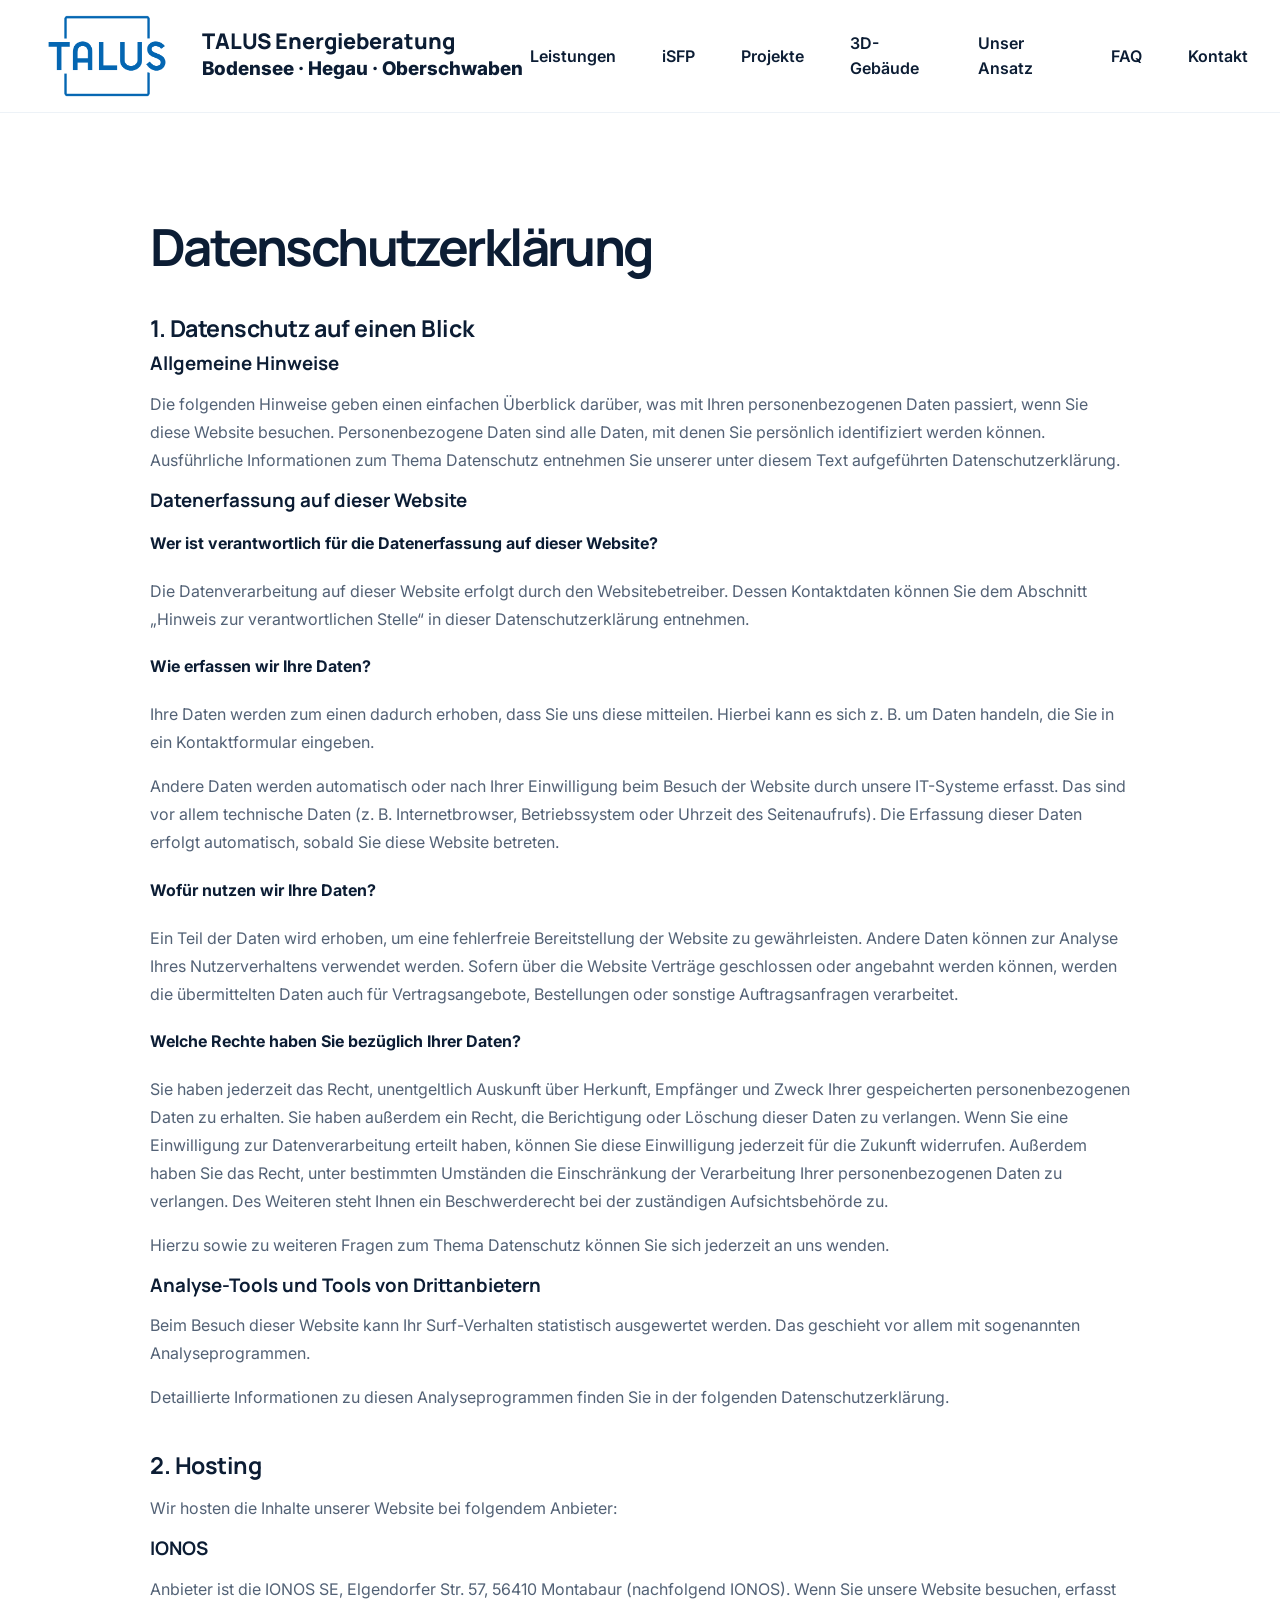
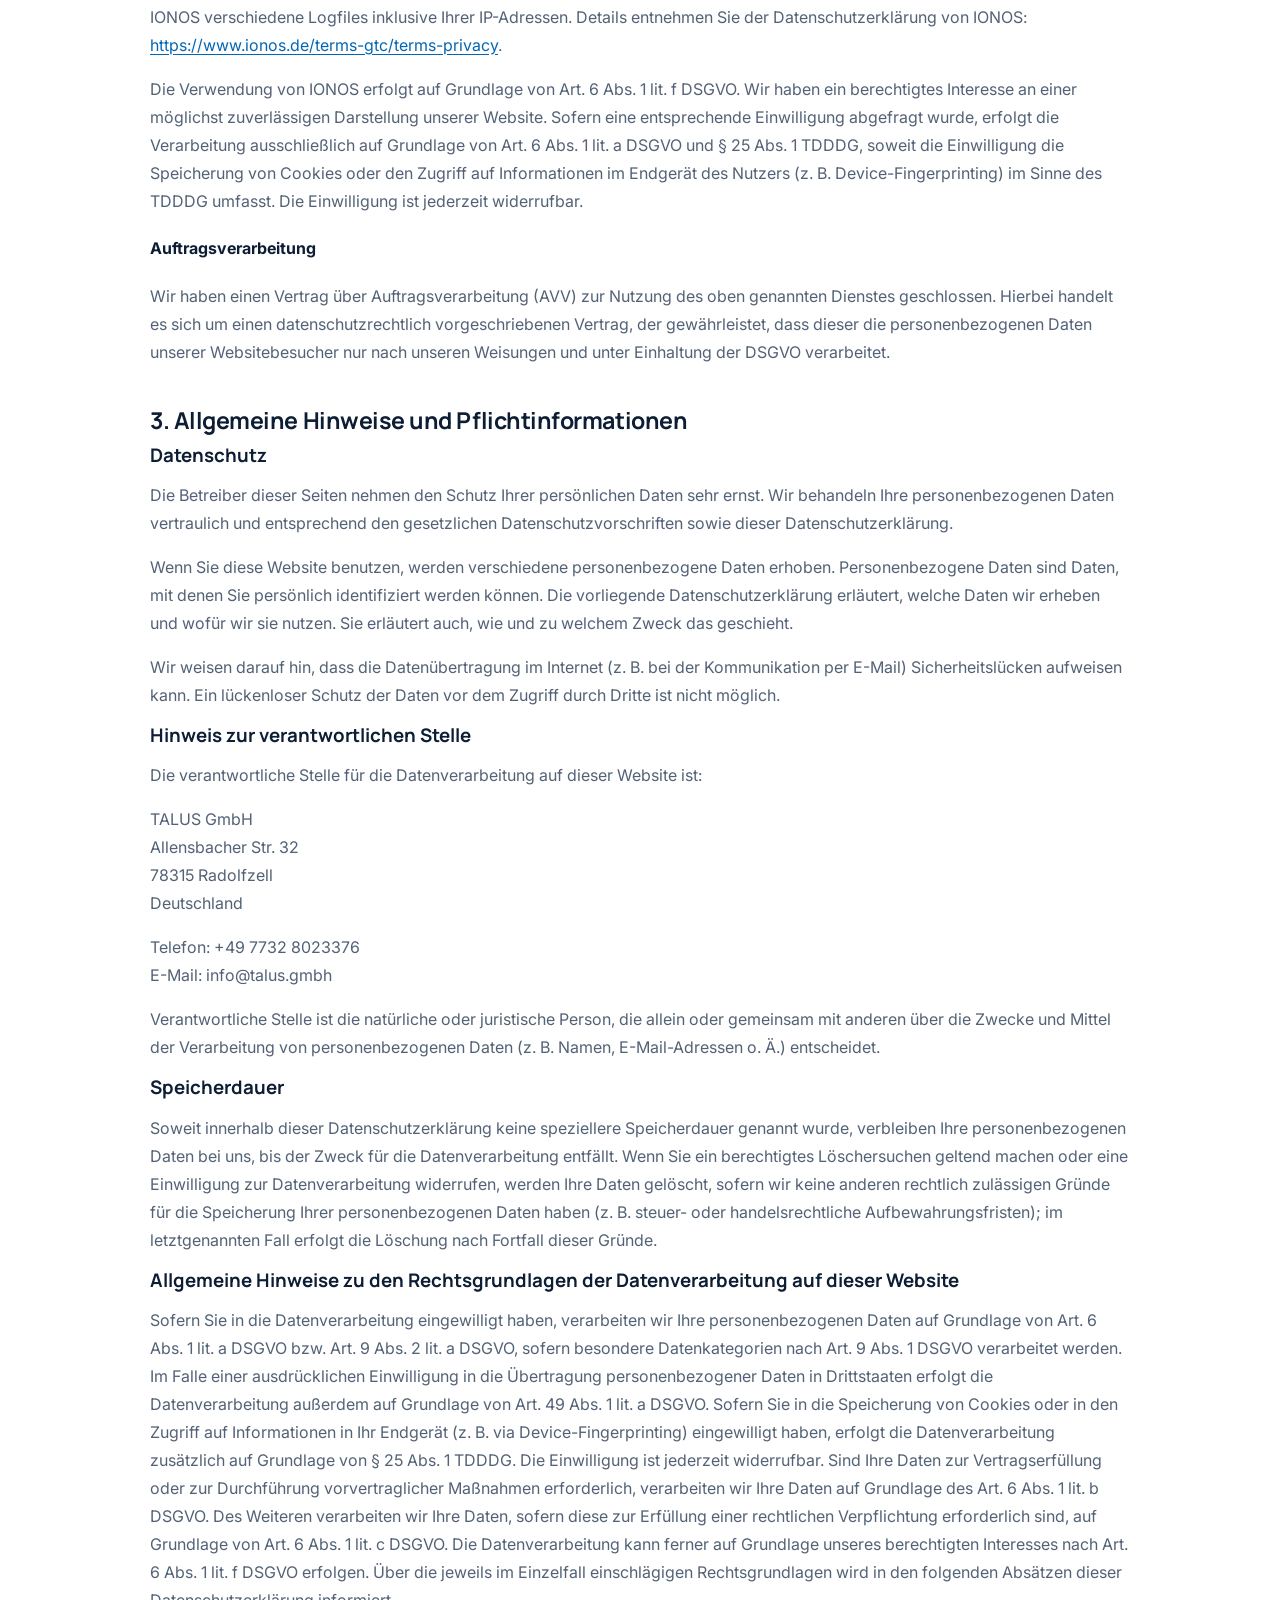
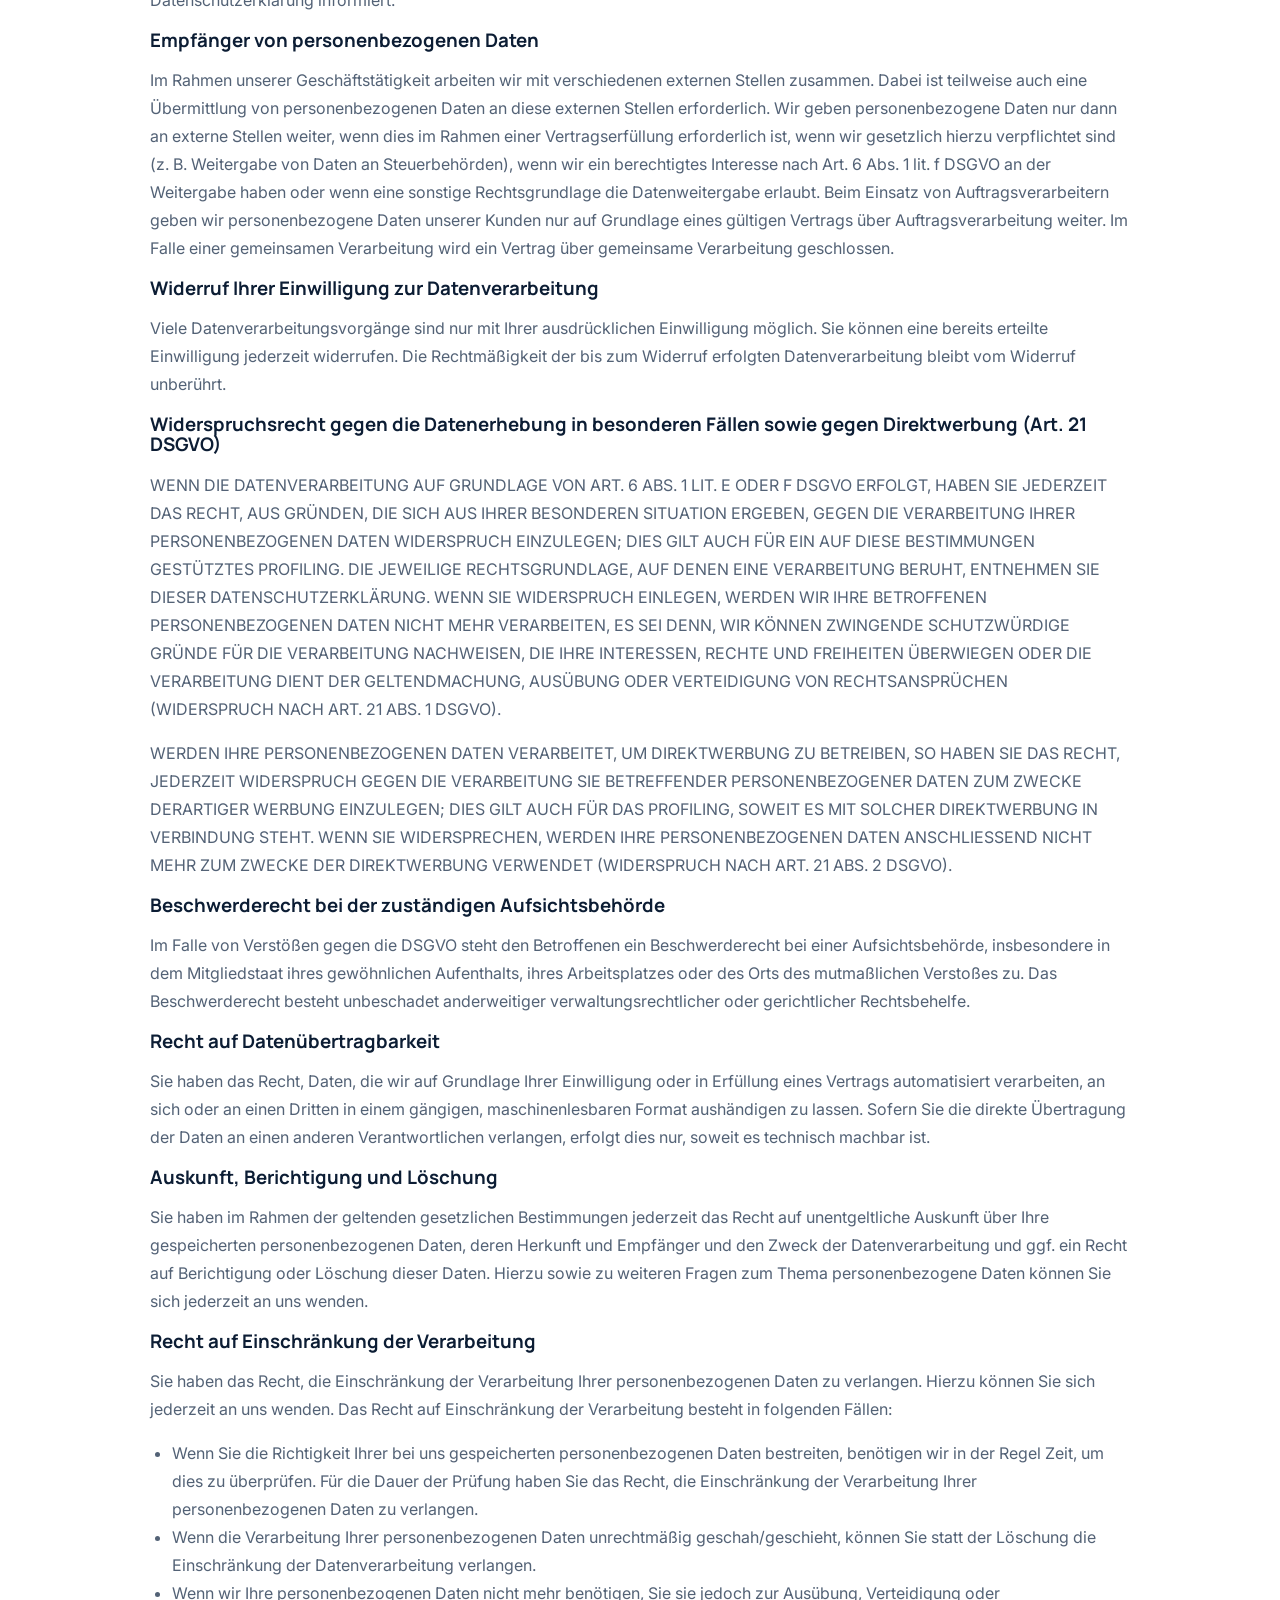
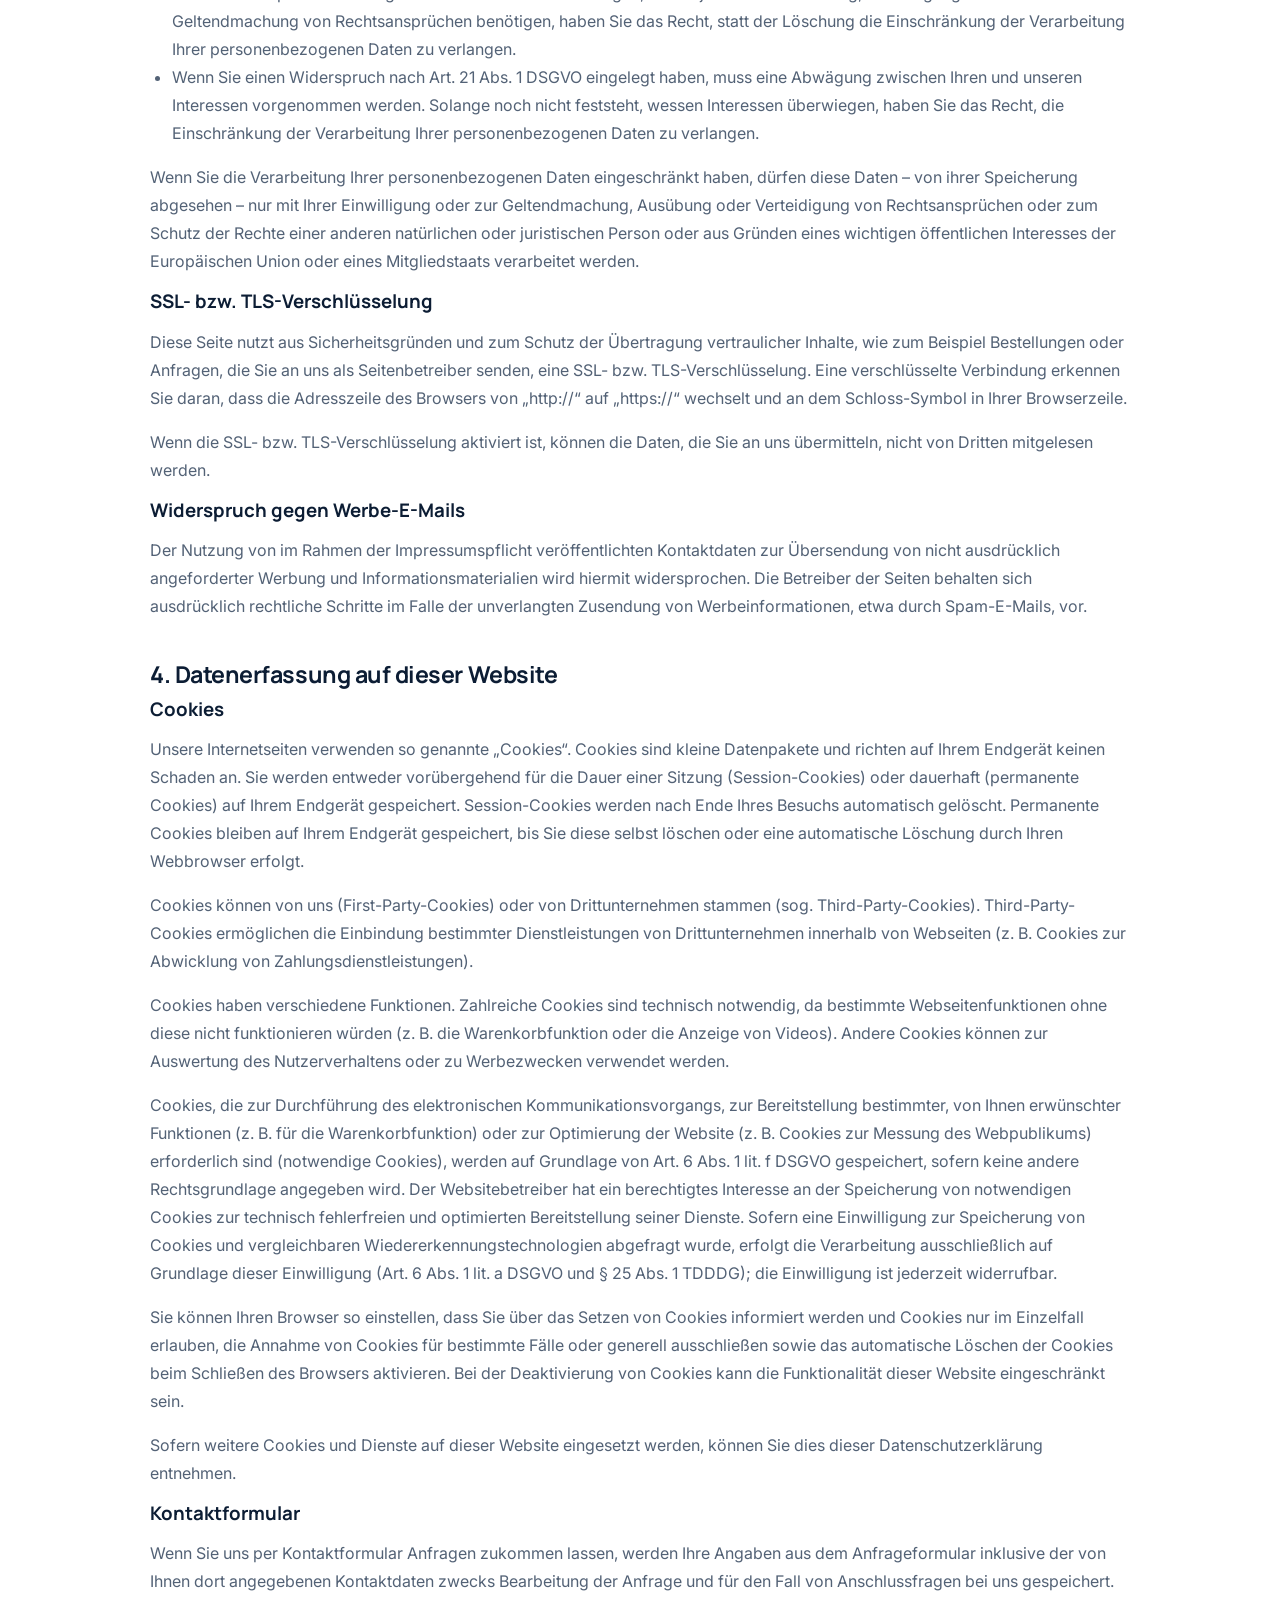
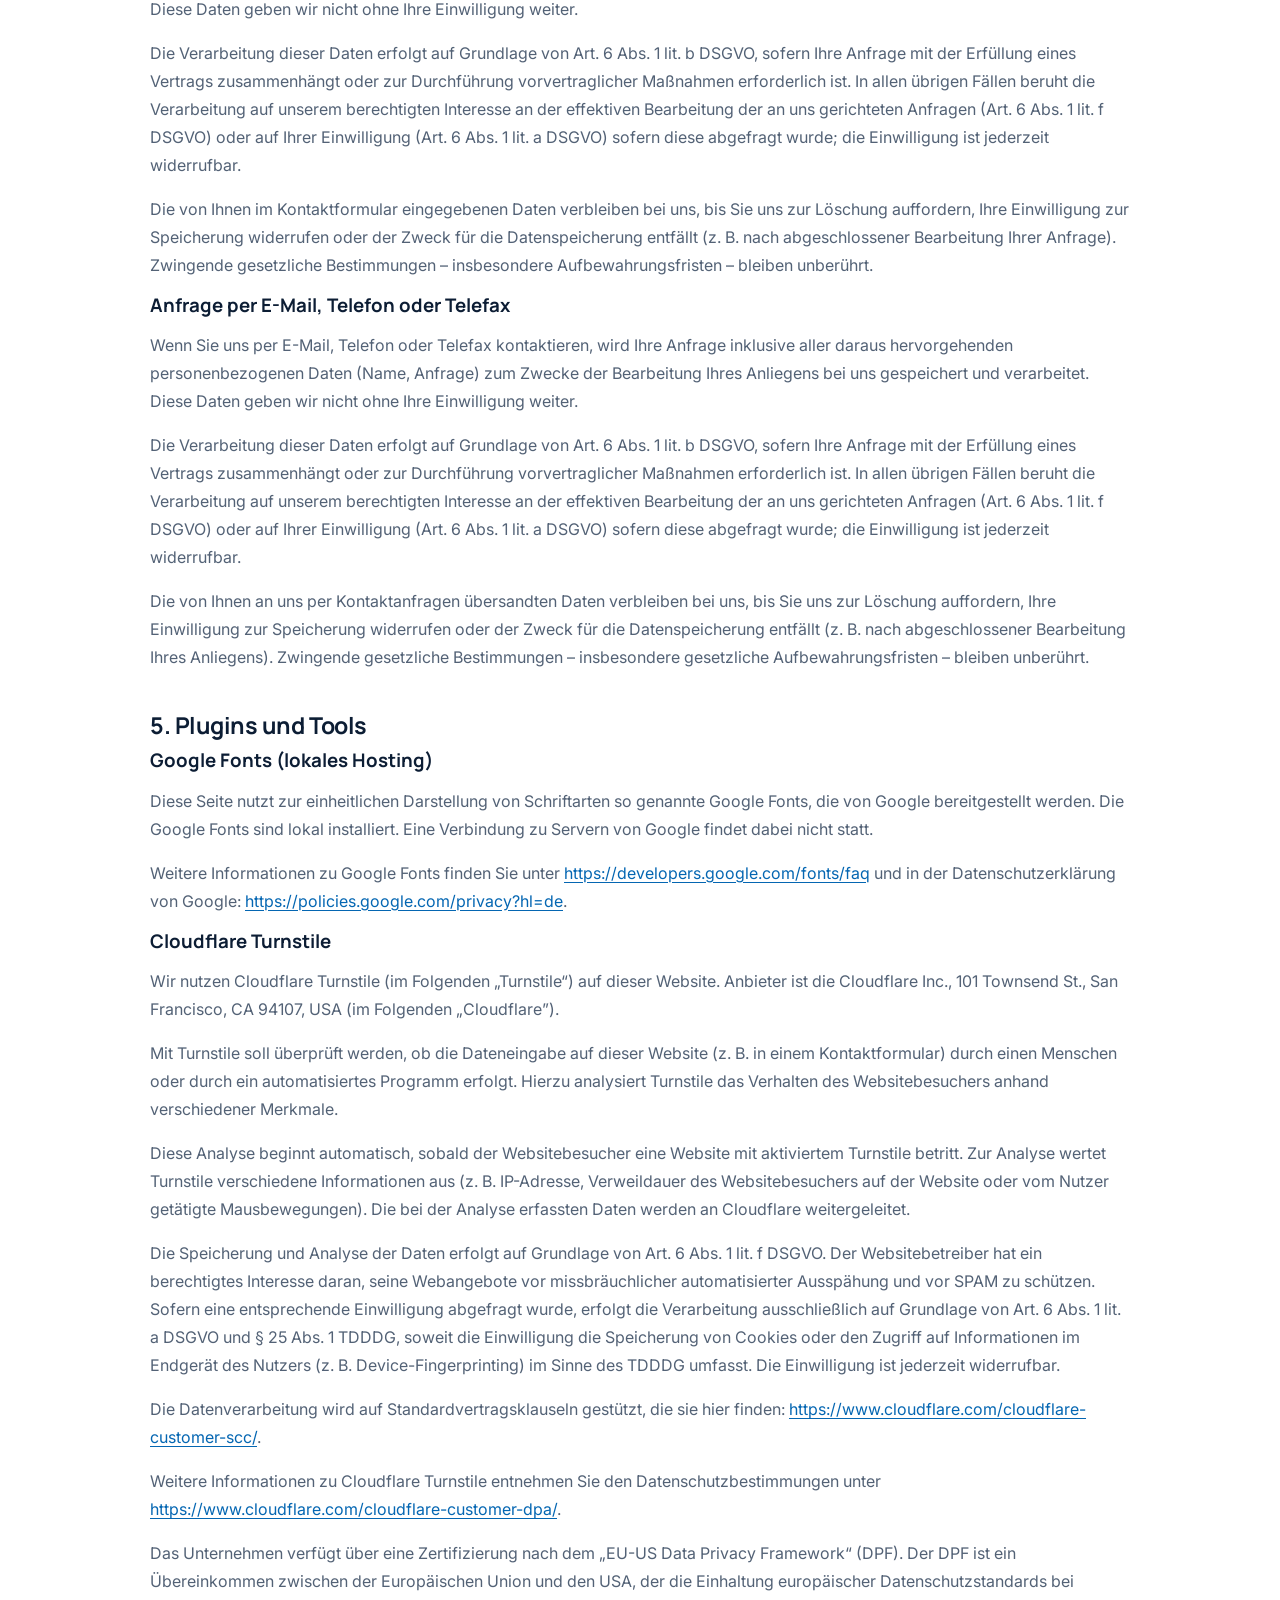
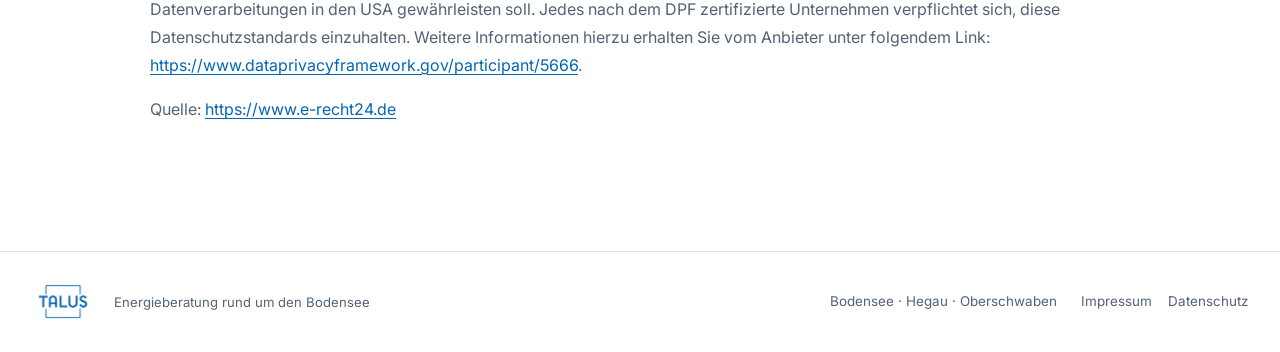
==== commit bf62b48e: "Sync V17.5: exact privacy content" ====
--- a/datenschutz.html
+++ b/datenschutz.html
@@ -64,7 +64,7 @@
  <p>Verantwortliche Stelle ist die nat&uuml;rliche oder juristische Person, die allein oder gemeinsam mit anderen &uuml;ber die Zwecke und Mittel der Verarbeitung von personenbezogenen Daten (z.&nbsp;B. Namen, E-Mail-Adressen o. &Auml;.) entscheidet.</p>
 
 <h3>Speicherdauer</h3> <p>Soweit innerhalb dieser Datenschutzerkl&auml;rung keine speziellere Speicherdauer genannt wurde, verbleiben Ihre personenbezogenen Daten bei uns, bis der Zweck f&uuml;r die Datenverarbeitung entf&auml;llt. Wenn Sie ein berechtigtes L&ouml;schersuchen geltend machen oder eine Einwilligung zur Datenverarbeitung widerrufen, werden Ihre Daten gel&ouml;scht, sofern wir keine anderen rechtlich zul&auml;ssigen Gr&uuml;nde f&uuml;r die Speicherung Ihrer personenbezogenen Daten haben (z.&nbsp;B. steuer- oder handelsrechtliche Aufbewahrungsfristen); im letztgenannten Fall erfolgt die L&ouml;schung nach Fortfall dieser Gr&uuml;nde.</p>
-<h3>Allgemeine Hinweise zu den Rechtsgrundlagen der Datenverarbeitung auf dieser Website</h3> <p>Sofern Sie in die Datenverarbeitung eingewilligt haben, verarbeiten wir Ihre personenbezogenen Daten auf Grundlage von Art. 6 Abs. 1 lit. a DSGVO bzw. Art. 9 Abs. 2 lit. a DSGVO, sofern besondere Datenkategorien nach Art. 9 Abs. 1 DSGVO verarbeitet werden. Im Falle einer ausdr&uuml;cklichen Einwilligung in die &Uuml;bertragung personenbezogener Daten in Drittstaaten erfolgt die Datenverarbeitung au&szlig;erdem auf Grundlage von Art. 49 Abs. 1 lit. a DSGVO. Sofern Sie in die Speicherung von Cookies oder in den Zugriff auf Informationen in Ihr Endger&auml;t (z.&nbsp;B. via Device-Fingerprinting) eingewilligt haben, erfolgt die Datenverarbeitung zus&auml;tzlich auf Grundlage von &sect; 25 Abs. 1 TDDDG. Die Einwilligung ist jederzeit widerrufbar. Sind Ihre Daten zur Vertragserf&uuml;llung oder zur Durchf&uuml;hrung vorvertraglicher Ma&szlig;nahmen erforderlich, verarbeiten wir Ihre Daten auf Grundlage von Art. 6 Abs. 1 lit. b DSGVO. Des Weiteren verarbeiten wir Ihre Daten, sofern diese zur Erf&uuml;llung einer rechtlichen Verpflichtung erforderlich sind, auf Grundlage von Art. 6 Abs. 1 lit. c DSGVO. Die Datenverarbeitung kann ferner auf Grundlage unseres berechtigten Interesses nach Art. 6 Abs. 1 lit. f DSGVO erfolgen. &Uuml;ber die jeweils im Einzelfall einschl&auml;gigen Rechtsgrundlagen wird in den folgenden Abs&auml;tzen dieser Datenschutzerkl&auml;rung informiert.</p>
+<h3>Allgemeine Hinweise zu den Rechtsgrundlagen der Datenverarbeitung auf dieser Website</h3> <p>Sofern Sie in die Datenverarbeitung eingewilligt haben, verarbeiten wir Ihre personenbezogenen Daten auf Grundlage von Art. 6 Abs. 1 lit. a DSGVO bzw. Art. 9 Abs. 2 lit. a DSGVO, sofern besondere Datenkategorien nach Art. 9 Abs. 1 DSGVO verarbeitet werden. Im Falle einer ausdr&uuml;cklichen Einwilligung in die &Uuml;bertragung personenbezogener Daten in Drittstaaten erfolgt die Datenverarbeitung au&szlig;erdem auf Grundlage von Art. 49 Abs. 1 lit. a DSGVO. Sofern Sie in die Speicherung von Cookies oder in den Zugriff auf Informationen in Ihr Endger&auml;t (z.&nbsp;B. via Device-Fingerprinting) eingewilligt haben, erfolgt die Datenverarbeitung zus&auml;tzlich auf Grundlage von &sect; 25 Abs. 1 TDDDG. Die Einwilligung ist jederzeit widerrufbar. Sind Ihre Daten zur Vertragserf&uuml;llung oder zur Durchf&uuml;hrung vorvertraglicher Ma&szlig;nahmen erforderlich, verarbeiten wir Ihre Daten auf Grundlage des Art. 6 Abs. 1 lit. b DSGVO. Des Weiteren verarbeiten wir Ihre Daten, sofern diese zur Erf&uuml;llung einer rechtlichen Verpflichtung erforderlich sind, auf Grundlage von Art. 6 Abs. 1 lit. c DSGVO. Die Datenverarbeitung kann ferner auf Grundlage unseres berechtigten Interesses nach Art. 6 Abs. 1 lit. f DSGVO erfolgen. &Uuml;ber die jeweils im Einzelfall einschl&auml;gigen Rechtsgrundlagen wird in den folgenden Abs&auml;tzen dieser Datenschutzerkl&auml;rung informiert.</p>
 <h3>Empf&auml;nger von personenbezogenen Daten</h3> <p>Im Rahmen unserer Gesch&auml;ftst&auml;tigkeit arbeiten wir mit verschiedenen externen Stellen zusammen. Dabei ist teilweise auch eine &Uuml;bermittlung von personenbezogenen Daten an diese externen Stellen erforderlich. Wir geben personenbezogene Daten nur dann an externe Stellen weiter, wenn dies im Rahmen einer Vertragserf&uuml;llung erforderlich ist, wenn wir gesetzlich hierzu verpflichtet sind (z.&nbsp;B. Weitergabe von Daten an Steuerbeh&ouml;rden), wenn wir ein berechtigtes Interesse nach Art. 6 Abs. 1 lit. f DSGVO an der Weitergabe haben oder wenn eine sonstige Rechtsgrundlage die Datenweitergabe erlaubt. Beim Einsatz von Auftragsverarbeitern geben wir personenbezogene Daten unserer Kunden nur auf Grundlage eines g&uuml;ltigen Vertrags &uuml;ber Auftragsverarbeitung weiter. Im Falle einer gemeinsamen Verarbeitung wird ein Vertrag &uuml;ber gemeinsame Verarbeitung geschlossen.</p>
 <h3>Widerruf Ihrer Einwilligung zur Datenverarbeitung</h3> <p>Viele Datenverarbeitungsvorg&auml;nge sind nur mit Ihrer ausdr&uuml;cklichen Einwilligung m&ouml;glich. Sie k&ouml;nnen eine bereits erteilte Einwilligung jederzeit widerrufen. Die Rechtm&auml;&szlig;igkeit der bis zum Widerruf erfolgten Datenverarbeitung bleibt vom Widerruf unber&uuml;hrt.</p>
 <h3>Widerspruchsrecht gegen die Datenerhebung in besonderen F&auml;llen sowie gegen Direktwerbung (Art. 21 DSGVO)</h3> <p>WENN DIE DATENVERARBEITUNG AUF GRUNDLAGE VON ART. 6 ABS. 1 LIT. E ODER F DSGVO ERFOLGT, HABEN SIE JEDERZEIT DAS RECHT, AUS GR&Uuml;NDEN, DIE SICH AUS IHRER BESONDEREN SITUATION ERGEBEN, GEGEN DIE VERARBEITUNG IHRER PERSONENBEZOGENEN DATEN WIDERSPRUCH EINZULEGEN; DIES GILT AUCH F&Uuml;R EIN AUF DIESE BESTIMMUNGEN GEST&Uuml;TZTES PROFILING. DIE JEWEILIGE RECHTSGRUNDLAGE, AUF DENEN EINE VERARBEITUNG BERUHT, ENTNEHMEN SIE DIESER DATENSCHUTZERKL&Auml;RUNG. WENN SIE WIDERSPRUCH EINLEGEN, WERDEN WIR IHRE BETROFFENEN PERSONENBEZOGENEN DATEN NICHT MEHR VERARBEITEN, ES SEI DENN, WIR K&Ouml;NNEN ZWINGENDE SCHUTZW&Uuml;RDIGE GR&Uuml;NDE F&Uuml;R DIE VERARBEITUNG NACHWEISEN, DIE IHRE INTERESSEN, RECHTE UND FREIHEITEN &Uuml;BERWIEGEN ODER DIE VERARBEITUNG DIENT DER GELTENDMACHUNG, AUS&Uuml;BUNG ODER VERTEIDIGUNG VON RECHTSANSPR&Uuml;CHEN (WIDERSPRUCH NACH ART. 21 ABS. 1 DSGVO).</p> <p>WERDEN IHRE PERSONENBEZOGENEN DATEN VERARBEITET, UM DIREKTWERBUNG ZU BETREIBEN, SO HABEN SIE DAS RECHT, JEDERZEIT WIDERSPRUCH GEGEN DIE VERARBEITUNG SIE BETREFFENDER PERSONENBEZOGENER DATEN ZUM ZWECKE DERARTIGER WERBUNG EINZULEGEN; DIES GILT AUCH F&Uuml;R DAS PROFILING, SOWEIT ES MIT SOLCHER DIREKTWERBUNG IN VERBINDUNG STEHT. WENN SIE WIDERSPRECHEN, WERDEN IHRE PERSONENBEZOGENEN DATEN ANSCHLIESSEND NICHT MEHR ZUM ZWECKE DER DIREKTWERBUNG VERWENDET (WIDERSPRUCH NACH ART. 21 ABS. 2 DSGVO).</p>
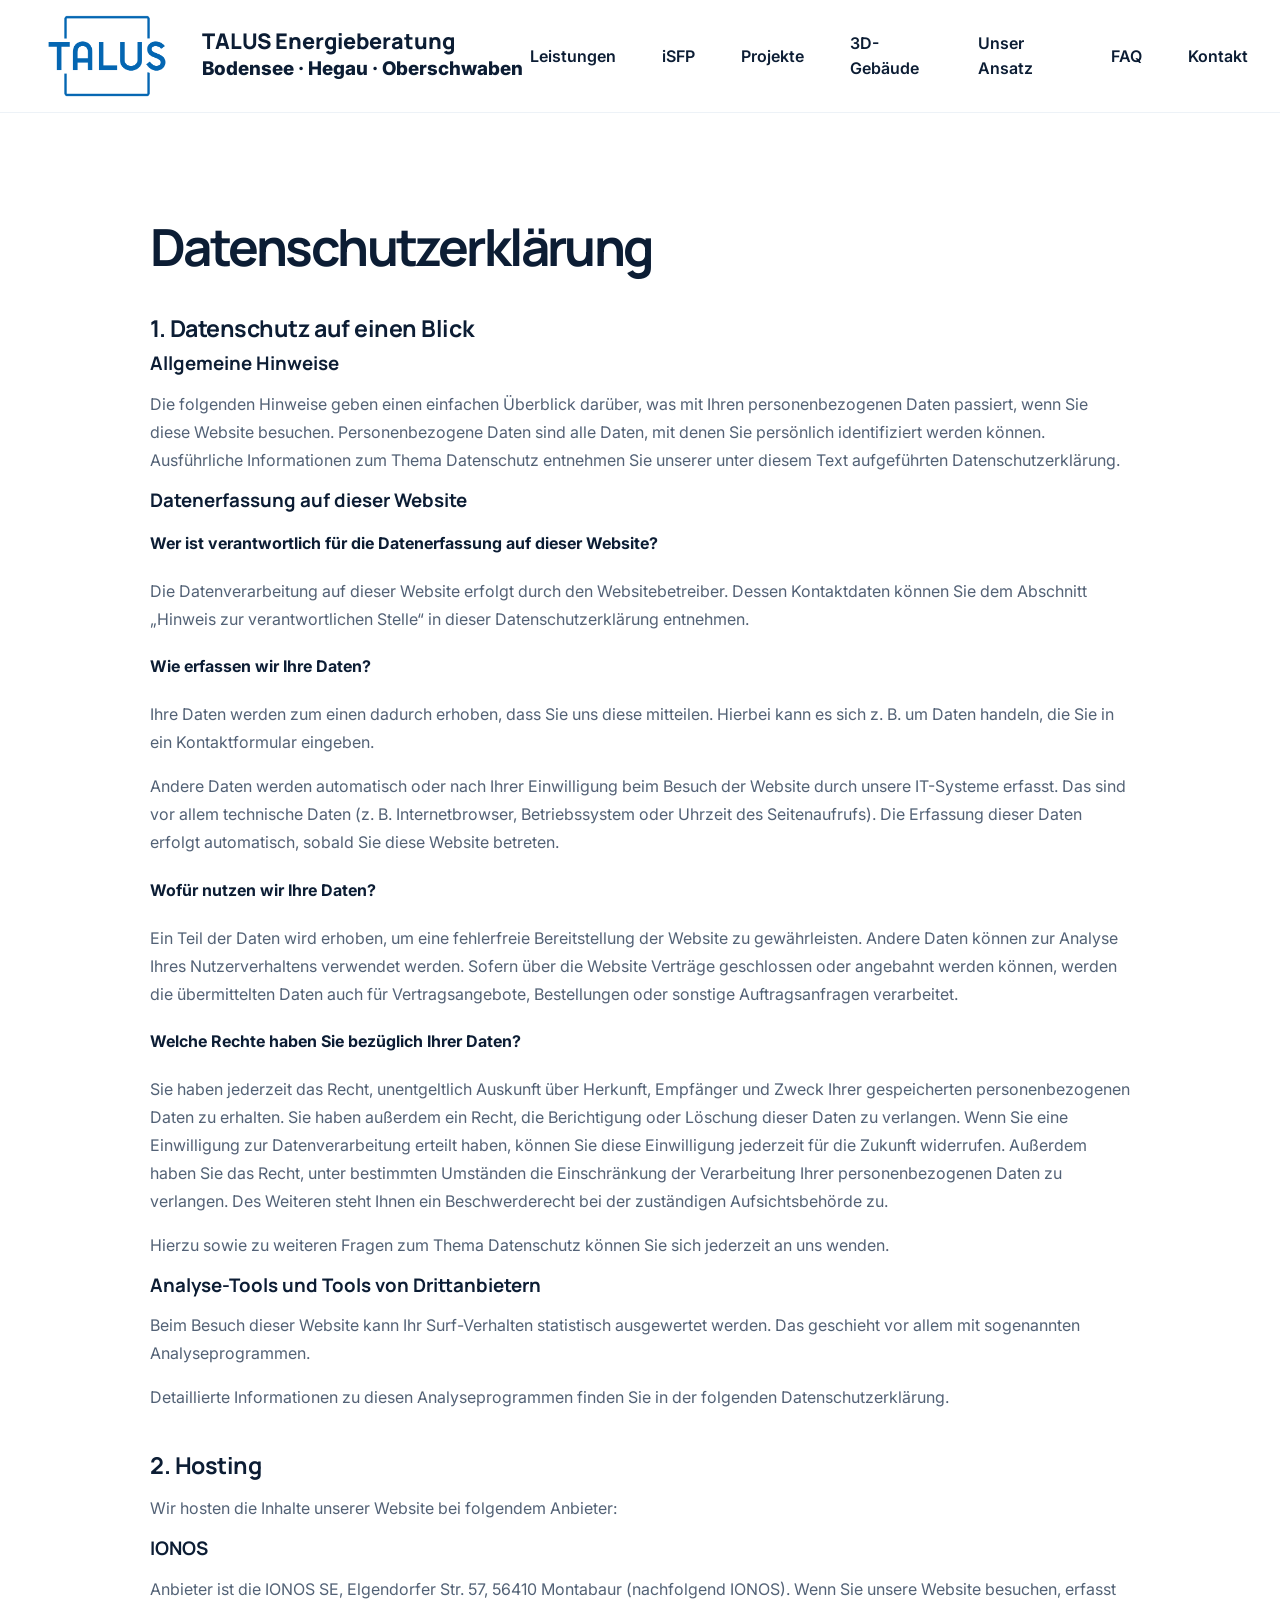
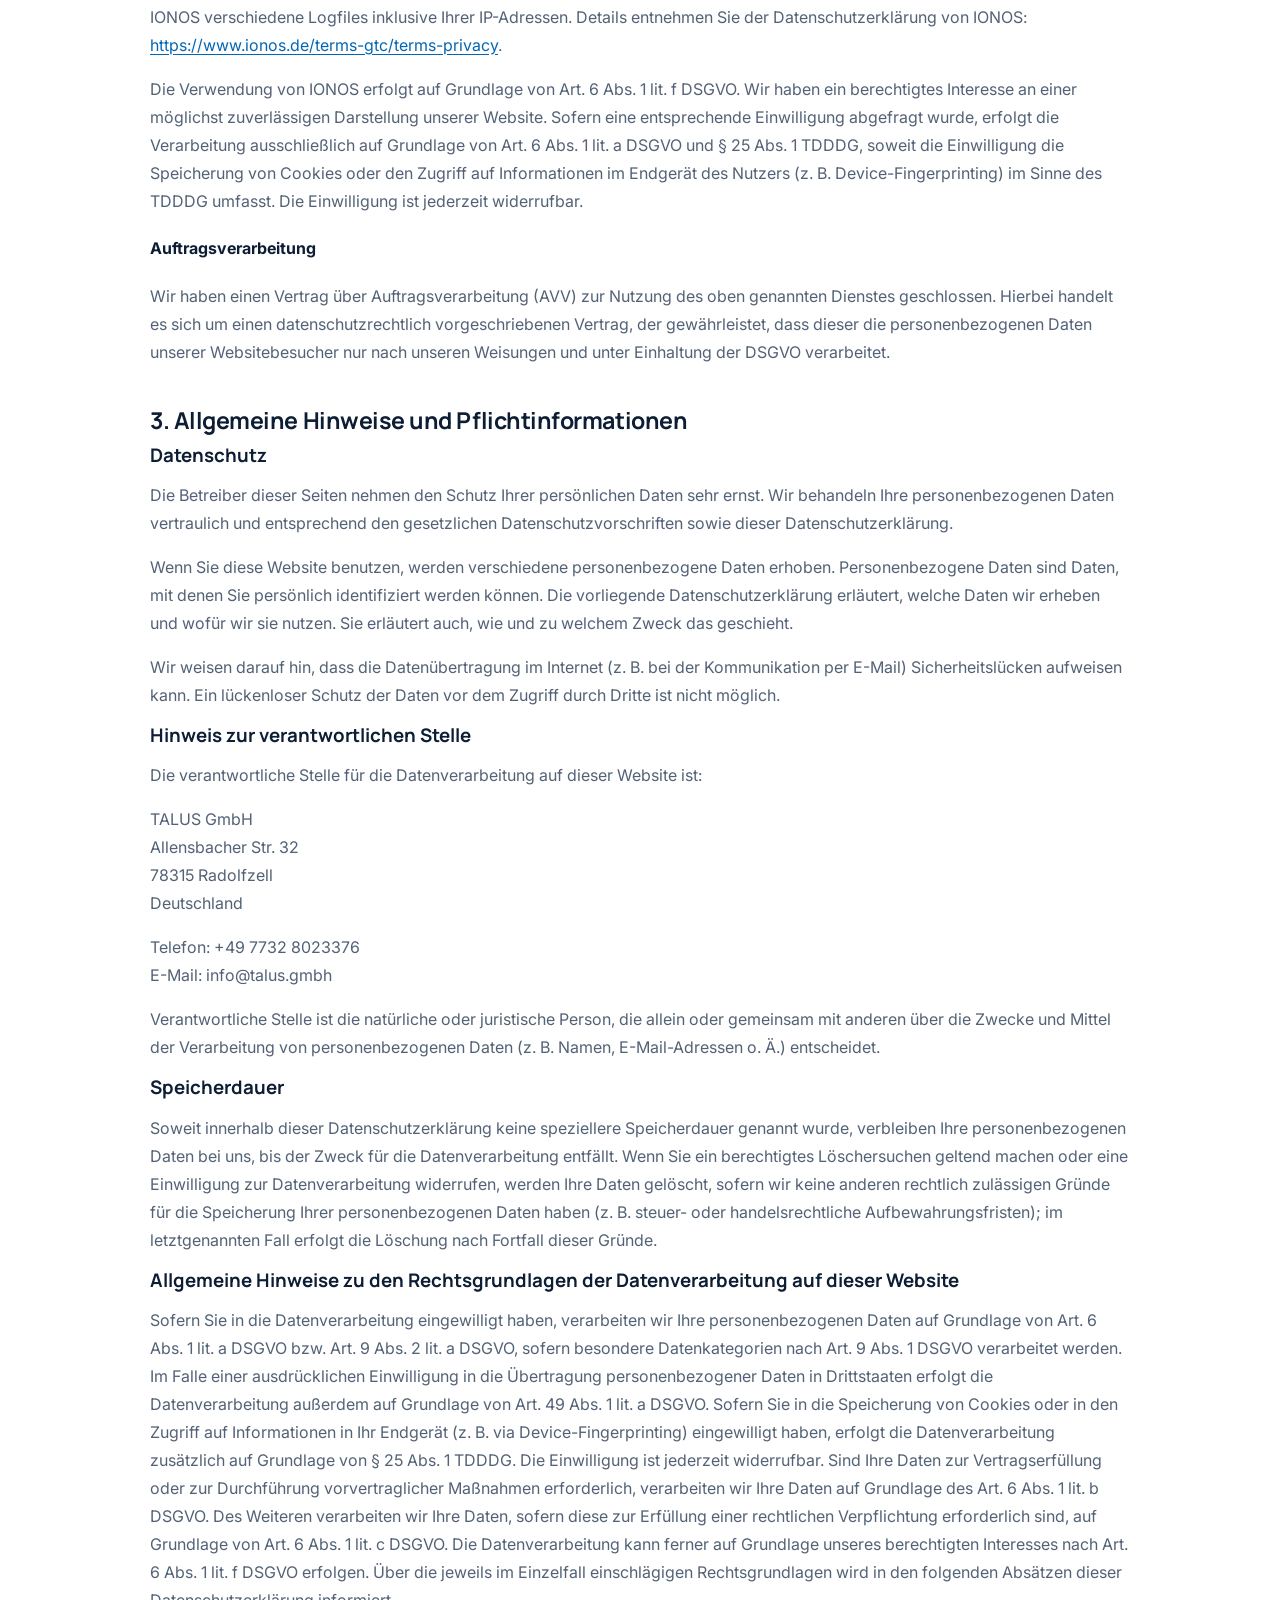
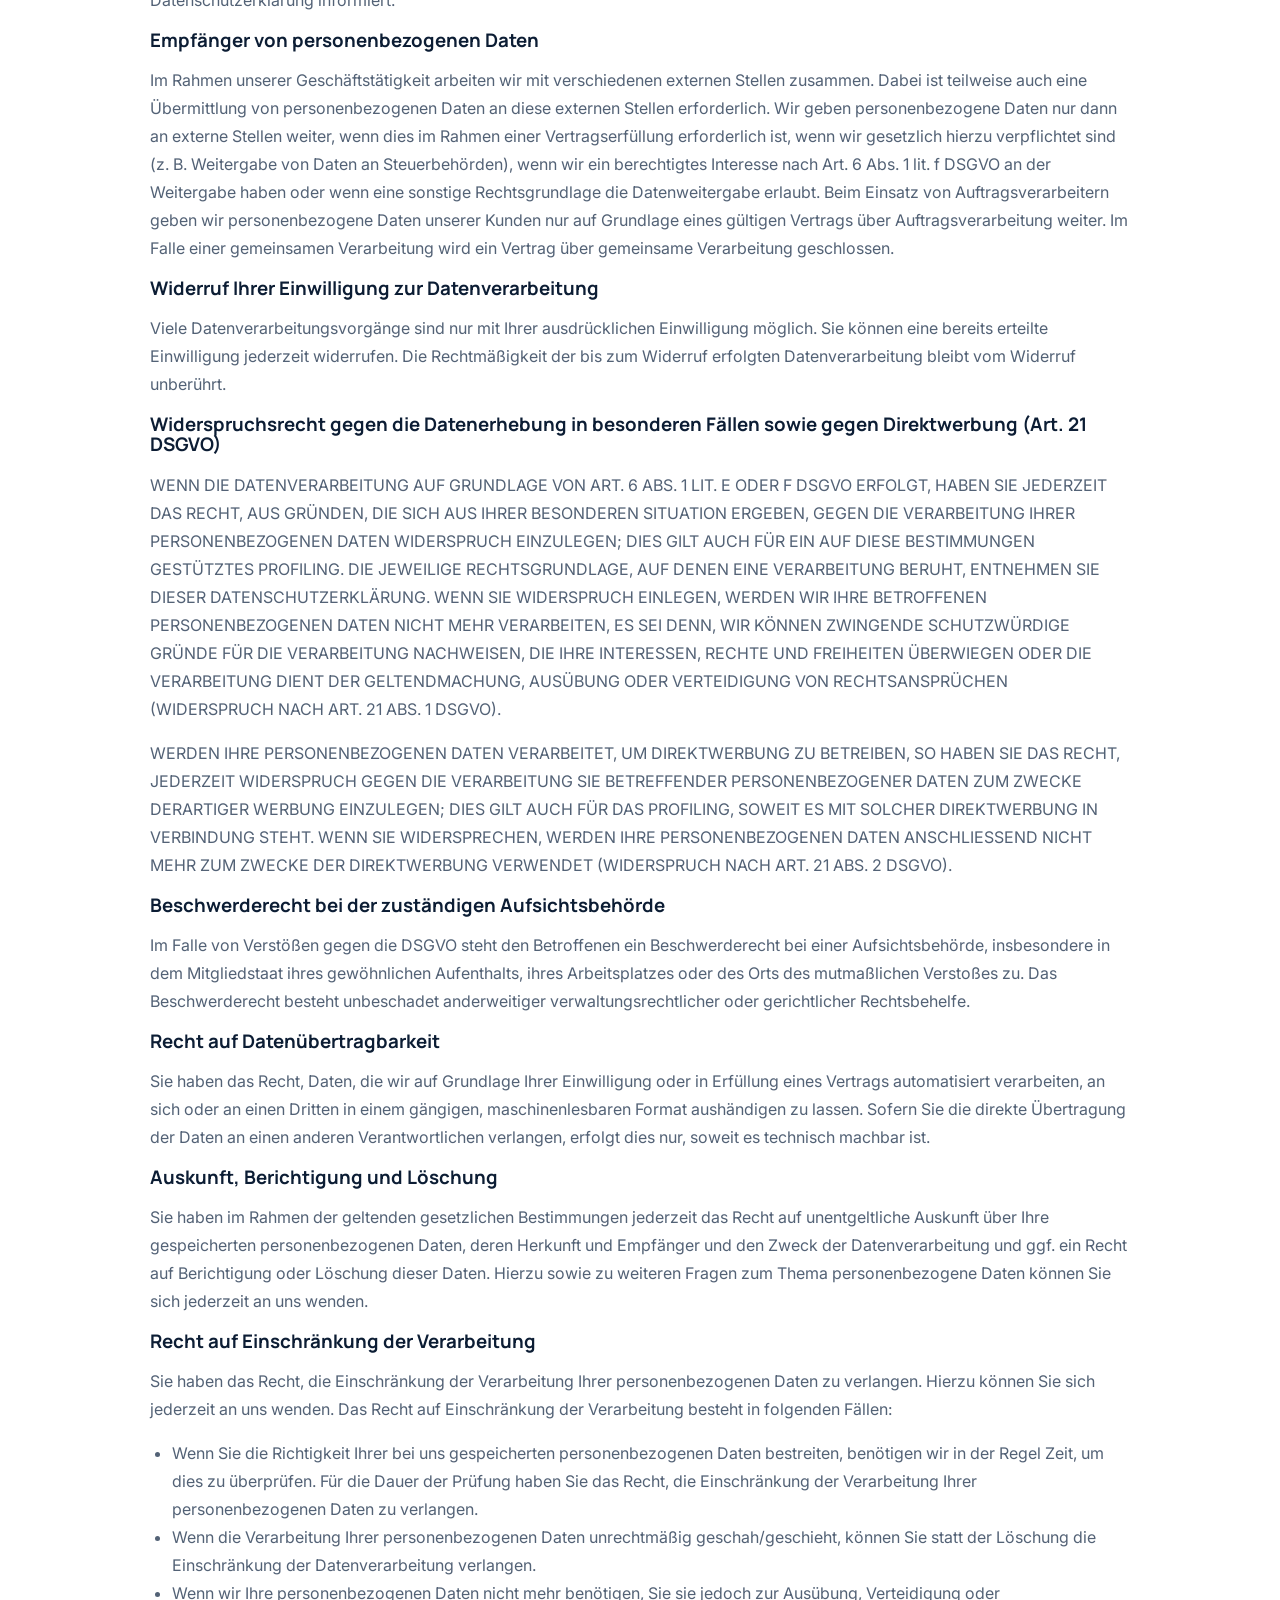
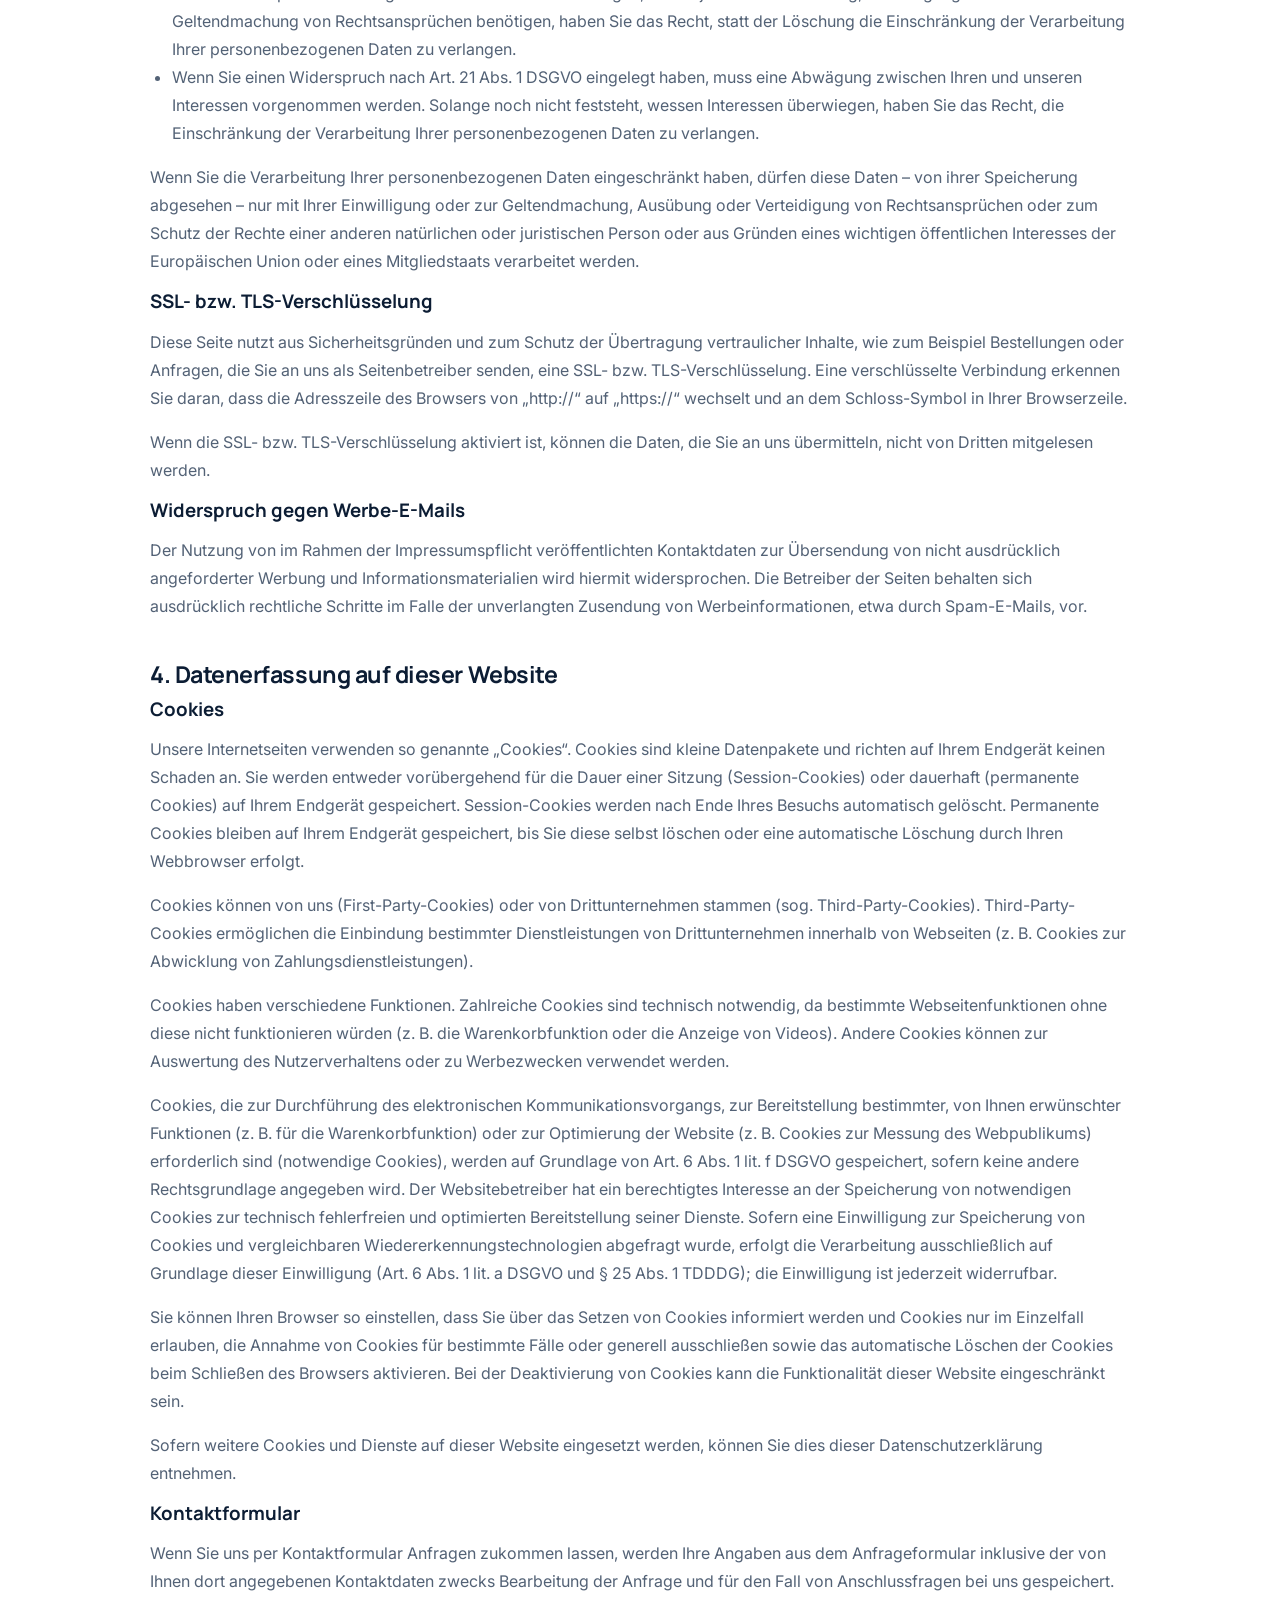
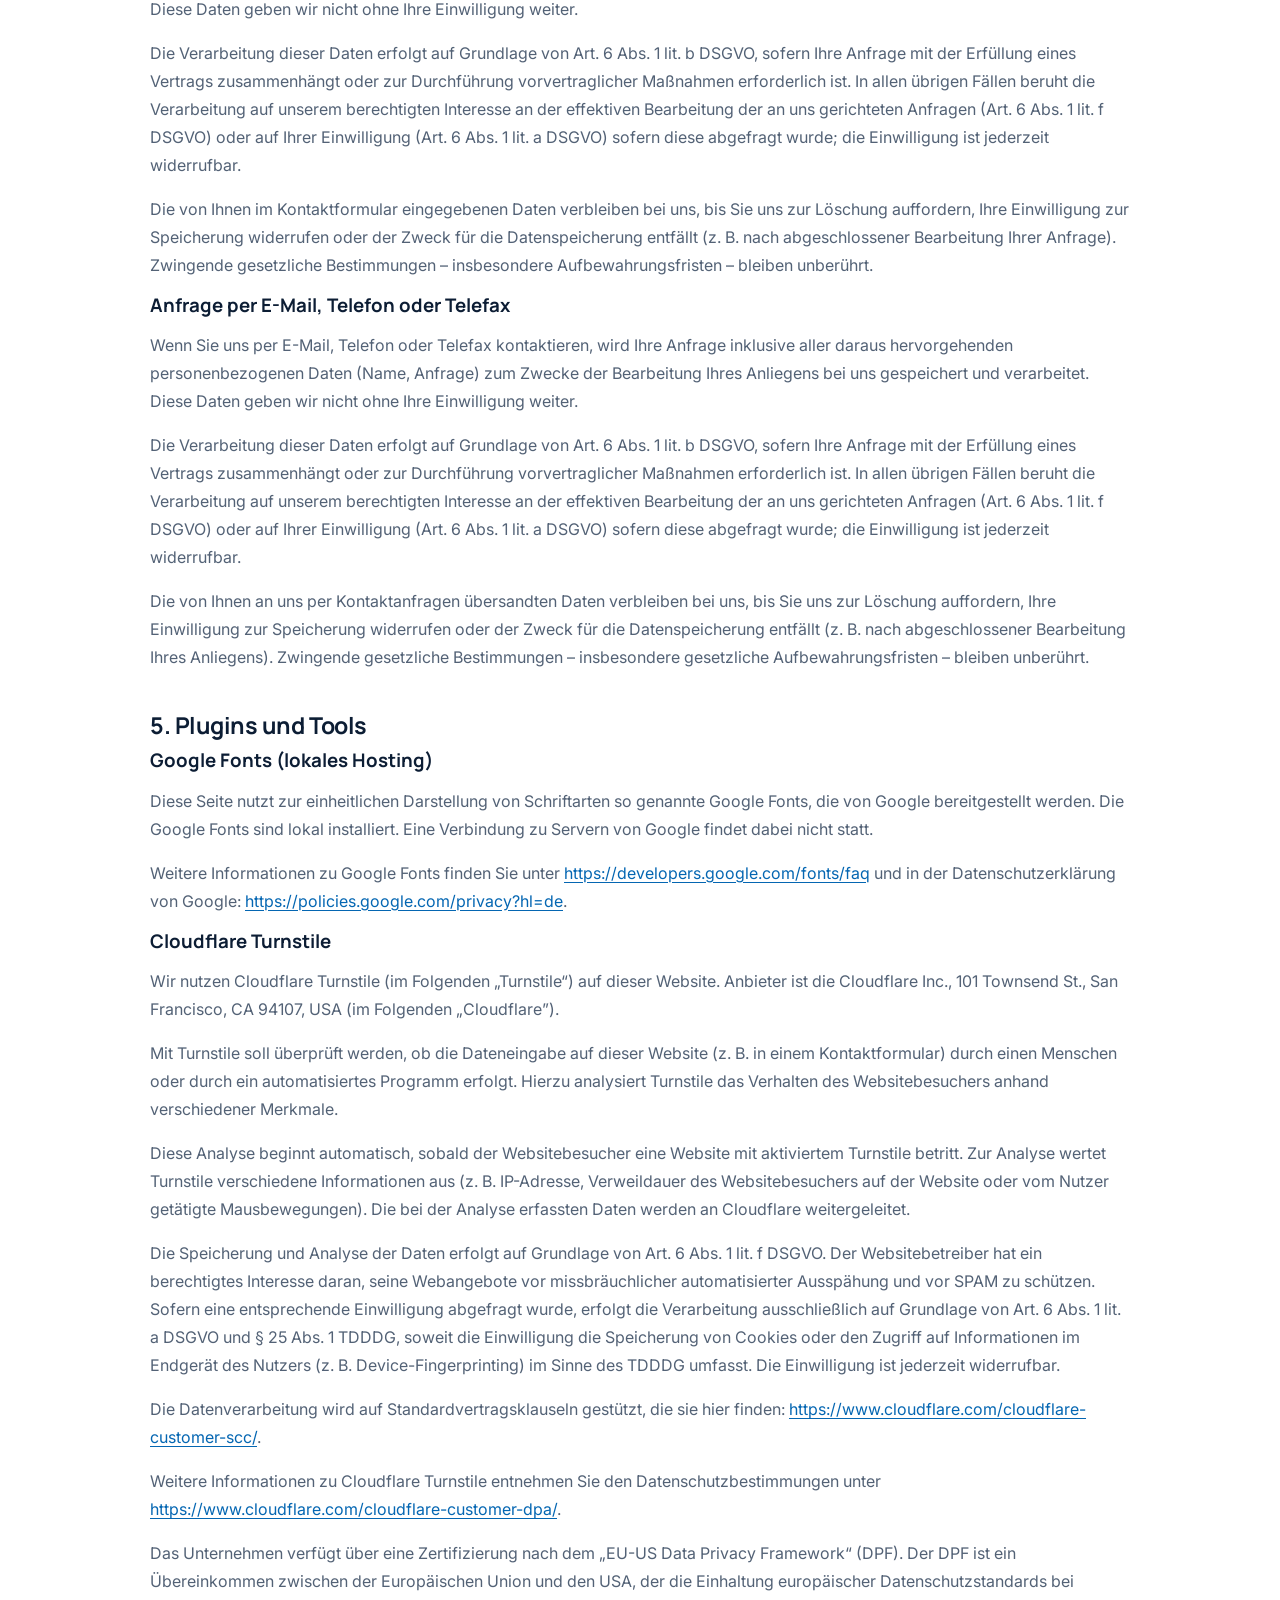
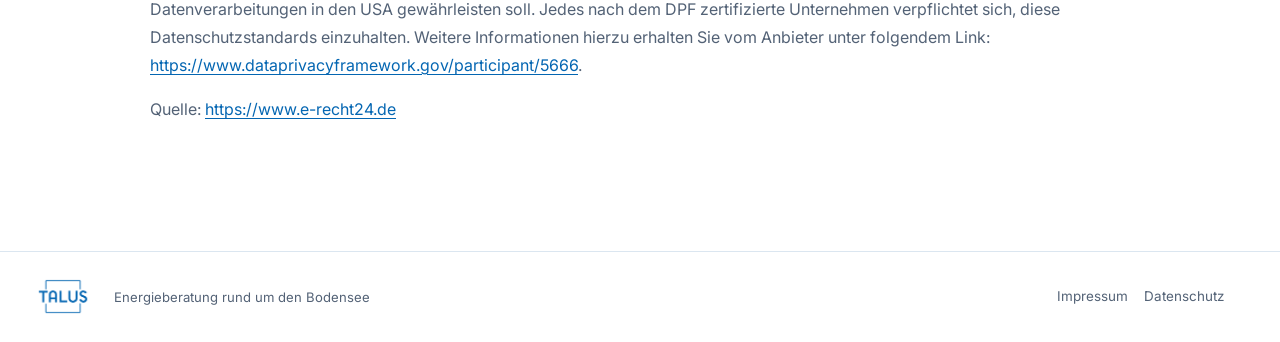
==== commit 3d1dc254: "Sync V17.6 footers" ====
--- a/datenschutz.html
+++ b/datenschutz.html
@@ -87,7 +87,7 @@
   </section>
 </main>
 
-<footer class="footer"><div class="container footer-grid"><div class="brand footer-brand"><img src="assets/logo.png" alt="TALUS Logo"><span>Energieberatung rund um den Bodensee</span></div><p>Bodensee · Hegau · Oberschwaben</p><div class="footer-links"><a href="impressum.html">Impressum</a><a href="datenschutz.html">Datenschutz</a></div></div></footer>
+<footer class="footer"><div class="container footer-grid"><div class="brand footer-brand"><img src="assets/logo.png" alt="TALUS Logo"><span>Energieberatung rund um den Bodensee</span></div><div class="footer-links"><a href="impressum.html">Impressum</a><a href="datenschutz.html">Datenschutz</a></div></div></footer>
 <script src="script.js"></script>
 </body>
 </html>
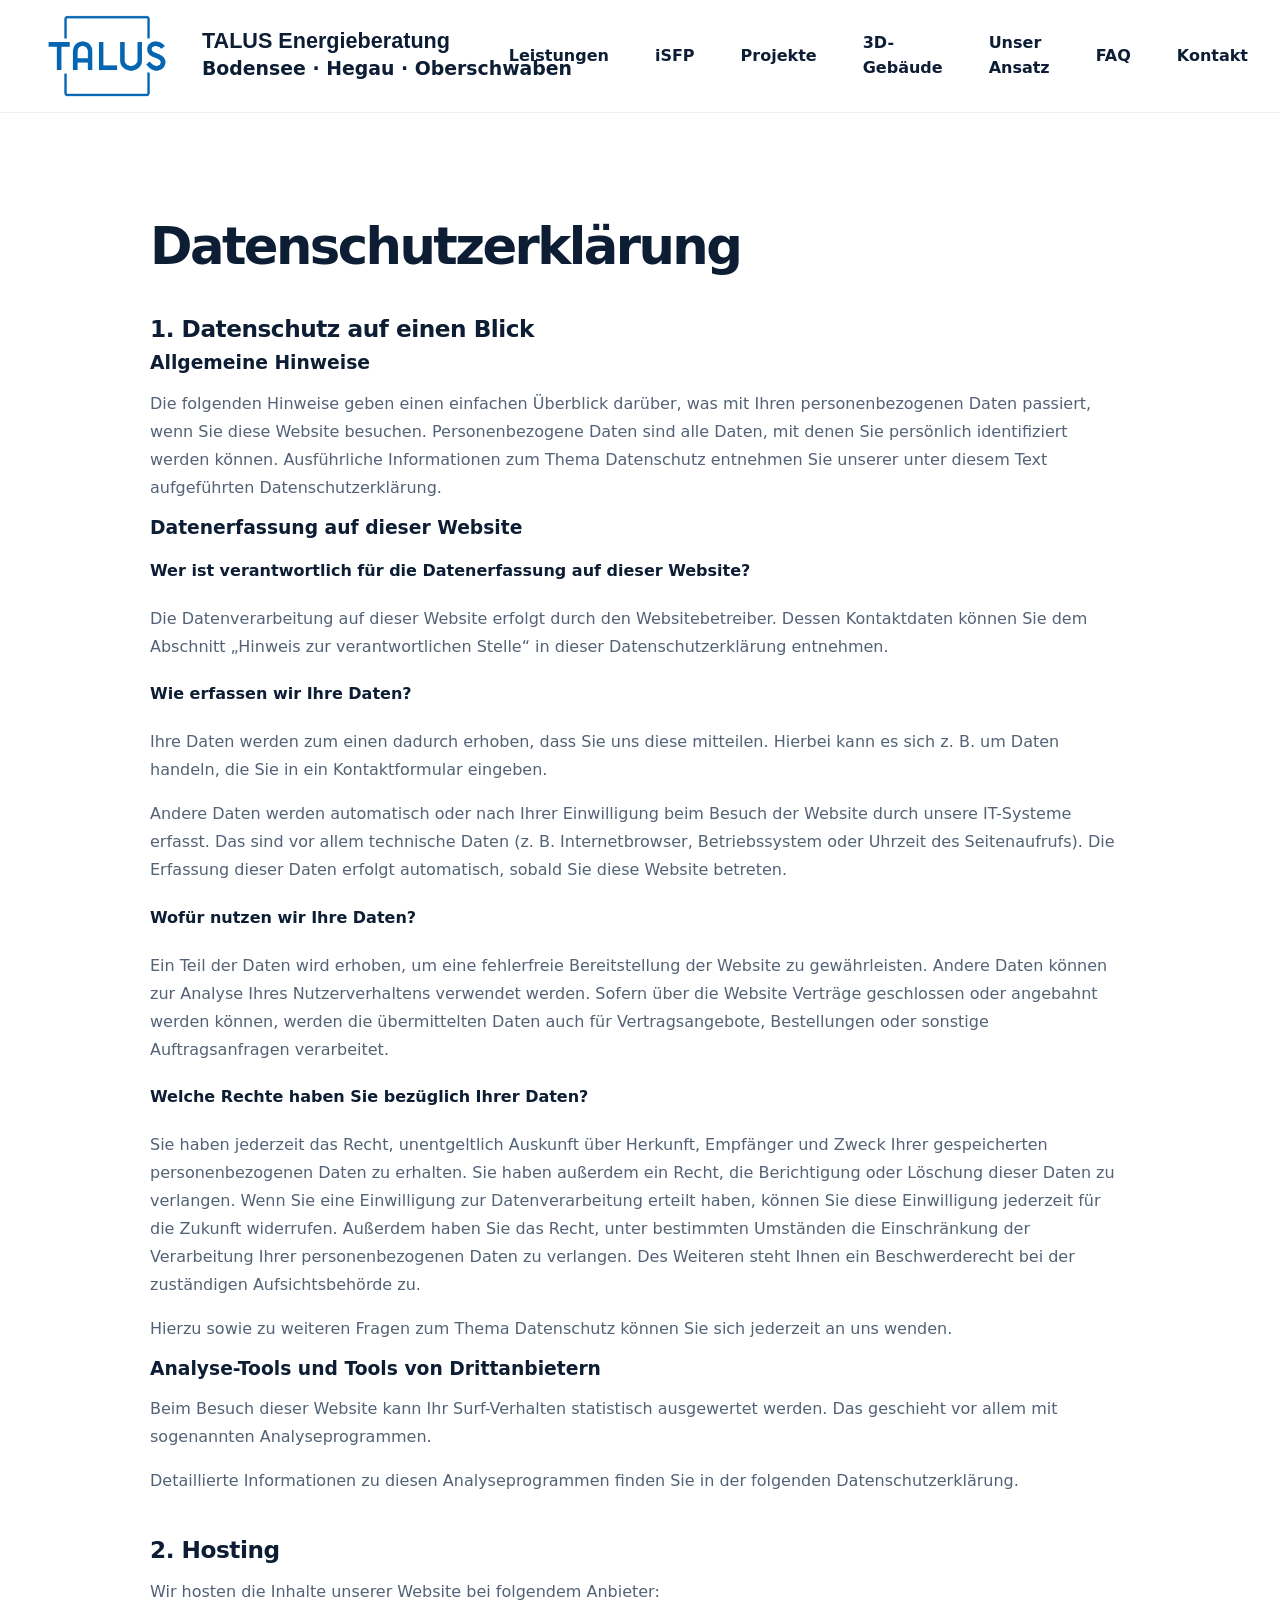
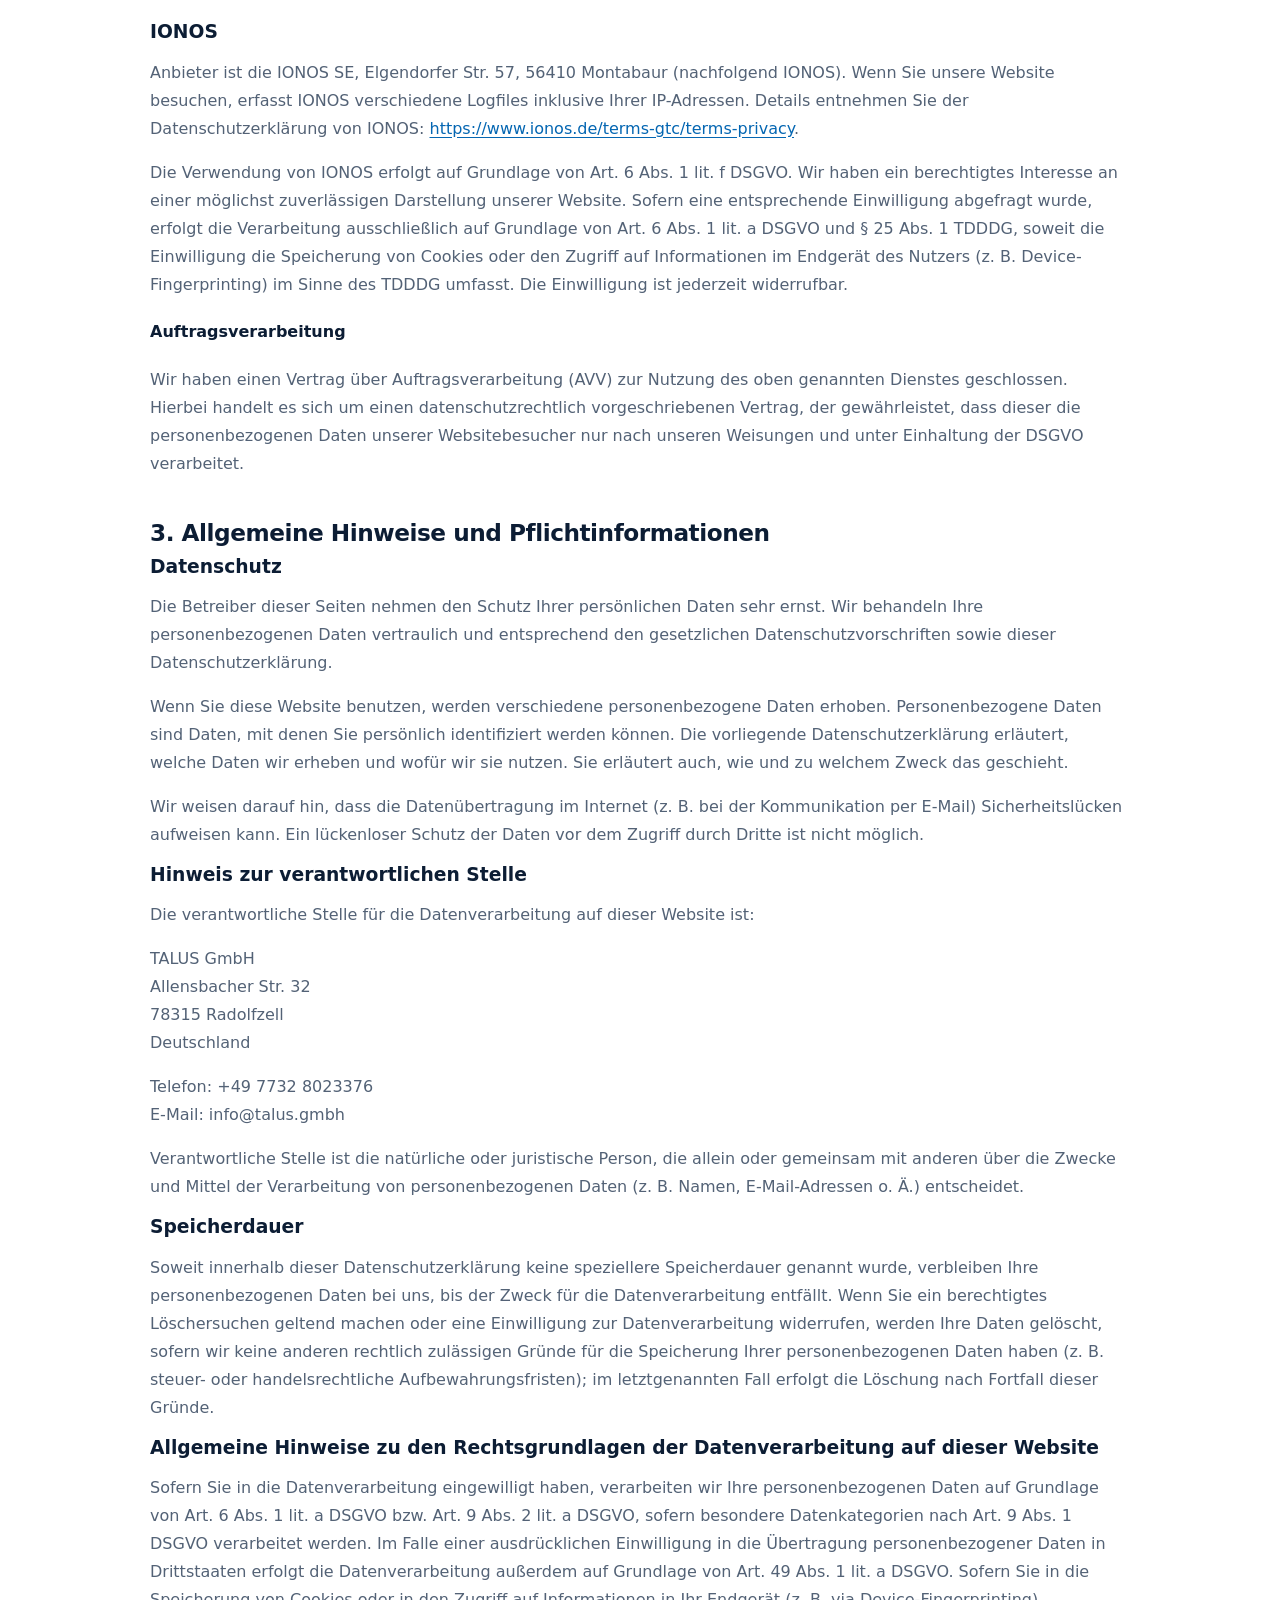
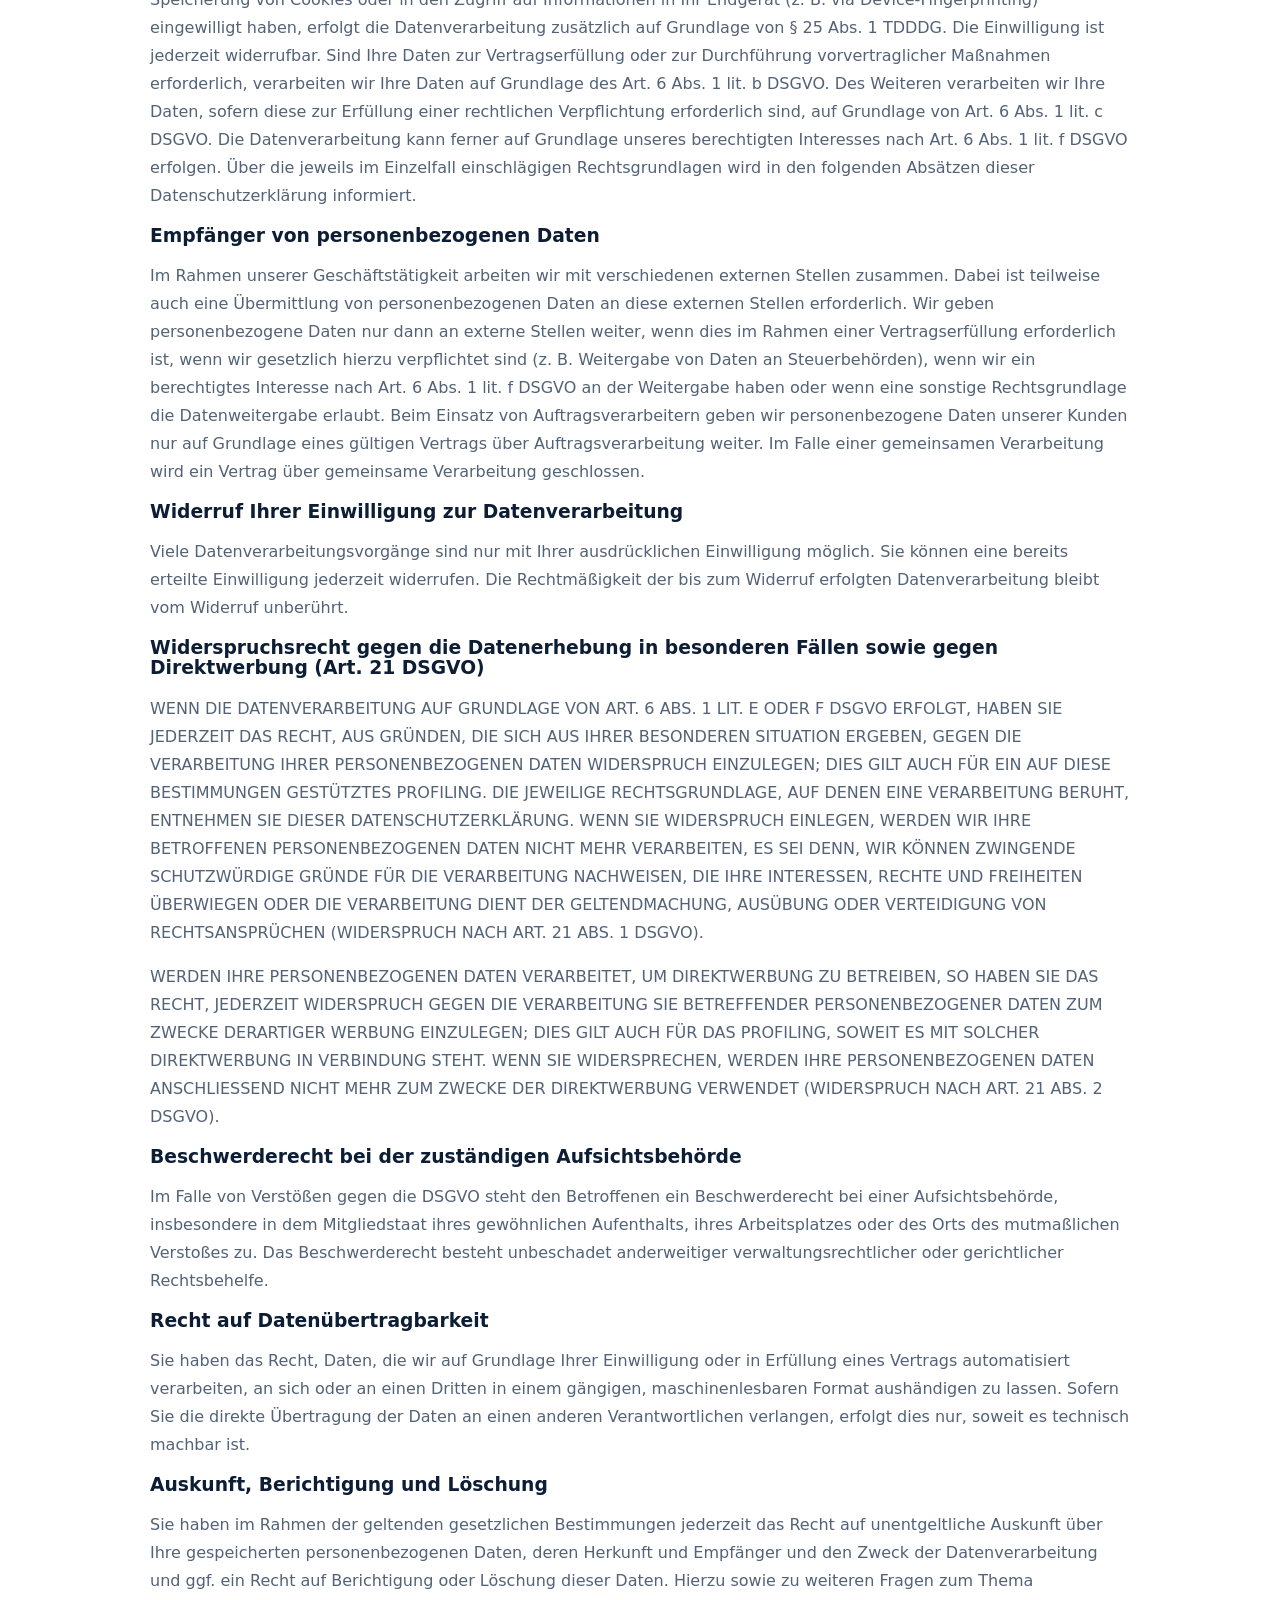
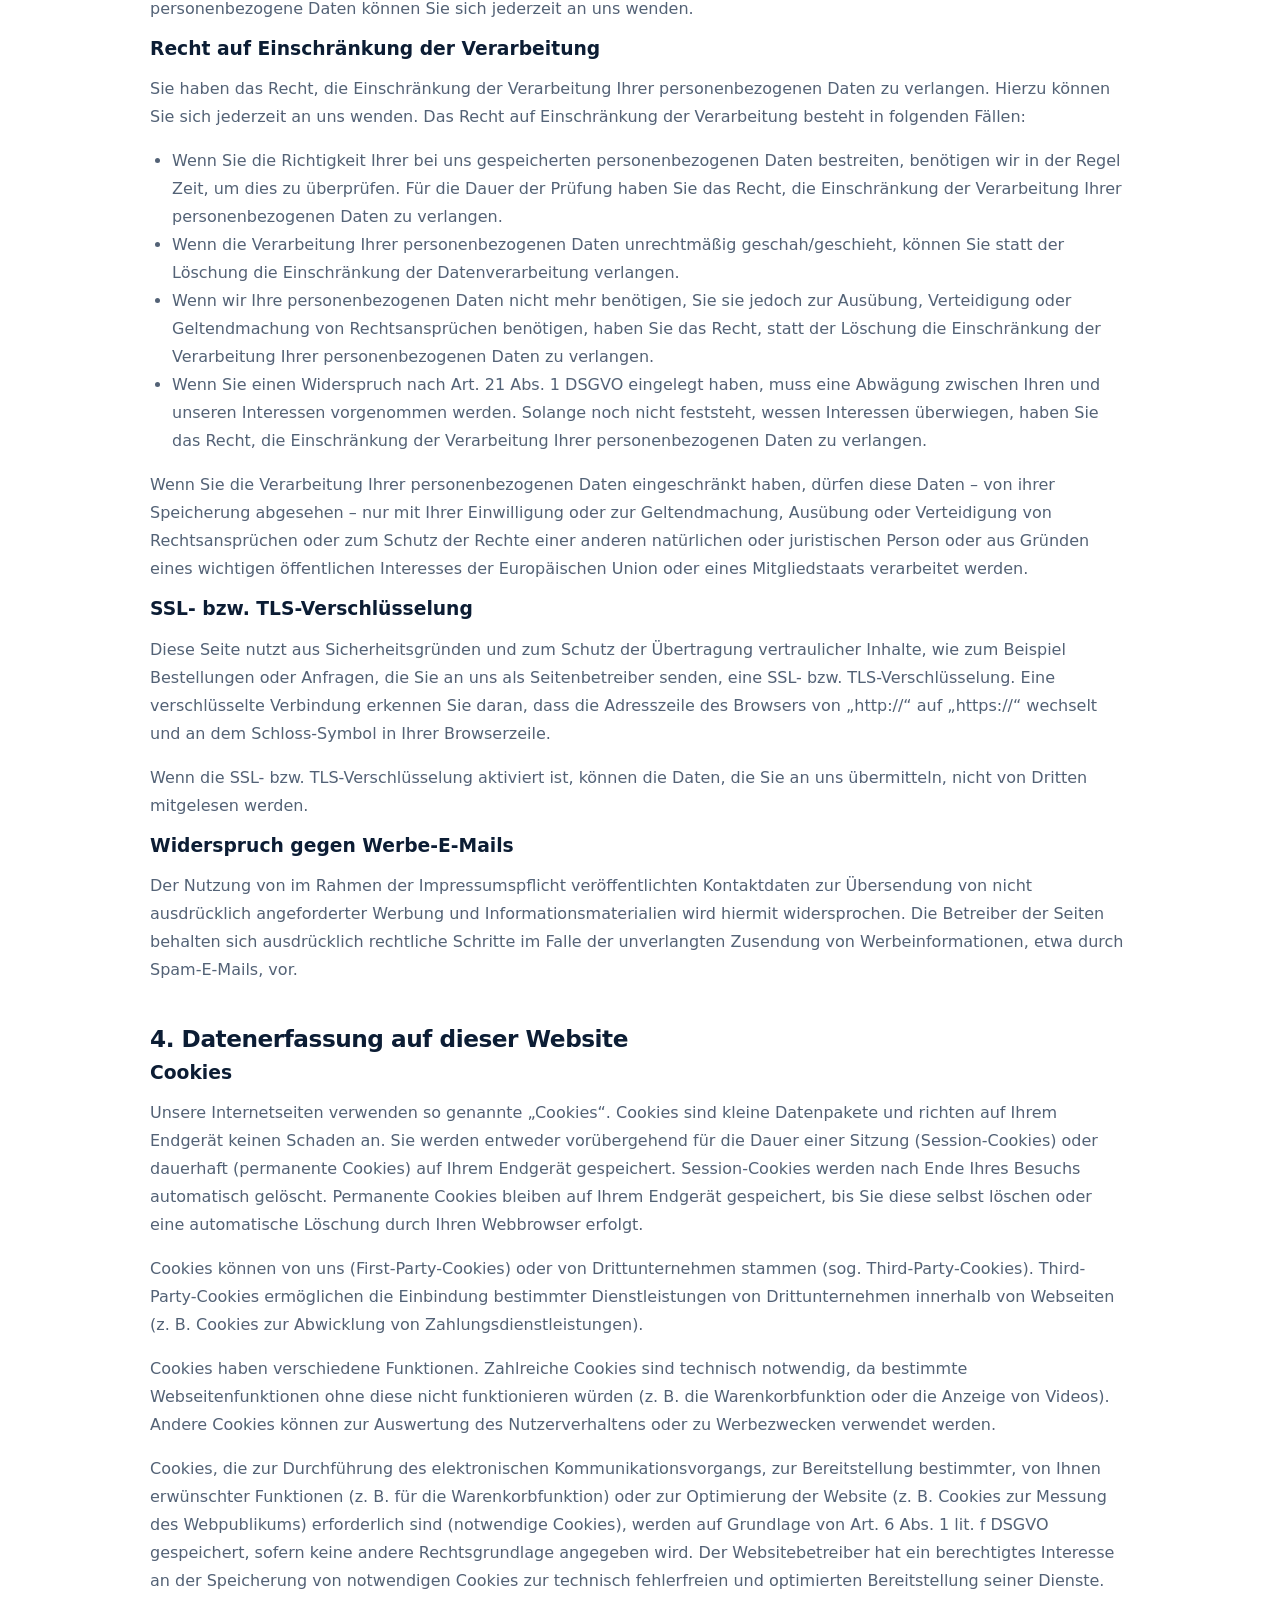
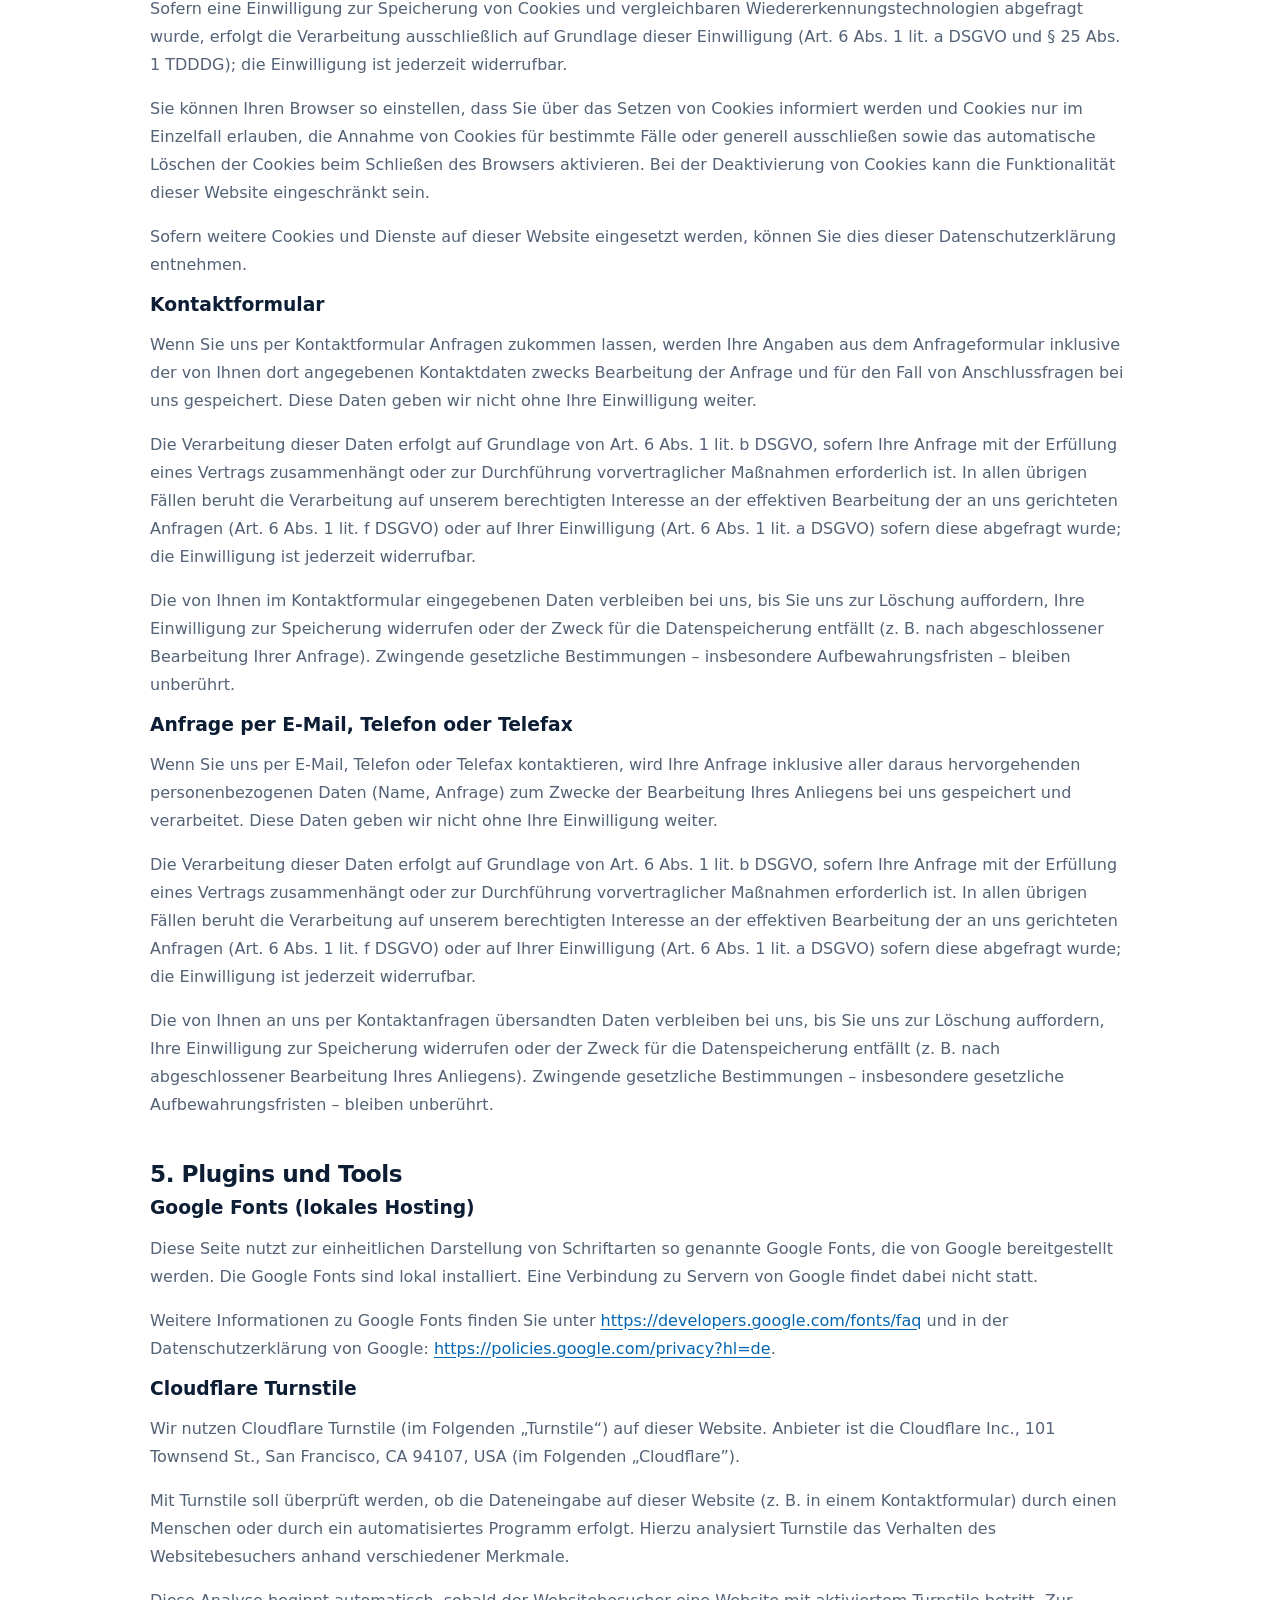
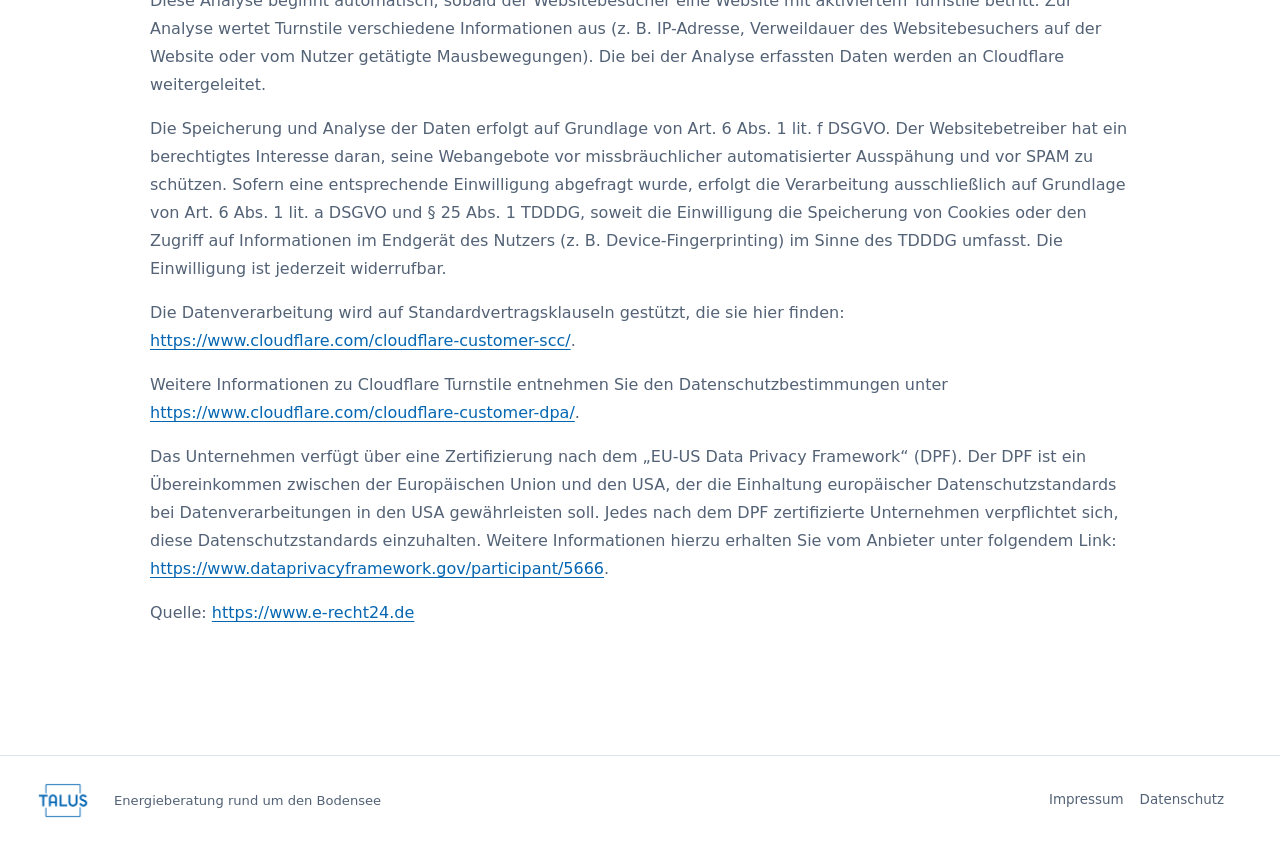
==== commit 1b62383b: "Add files via upload" ====
--- a/datenschutz.html
+++ b/datenschutz.html
@@ -5,9 +5,9 @@
   <meta name="viewport" content="width=device-width, initial-scale=1" />
   <meta name="description" content="Impressum der TALUS GmbH." />
   <title>Datenschutzerklärung | TALUS Energieberatung</title>
-  <link rel="preconnect" href="https://fonts.googleapis.com">
-  <link rel="preconnect" href="https://fonts.gstatic.com" crossorigin>
-  <link href="https://fonts.googleapis.com/css2?family=Inter:wght@400;500;600;700&family=Manrope:wght@600;700;800&display=swap" rel="stylesheet">
+  <link rel="icon" href="favicon.ico" sizes="any" />
+  <link rel="icon" type="image/png" sizes="32x32" href="favicon-32x32.png" />
+  <link rel="apple-touch-icon" href="apple-touch-icon.png" />
   <link rel="stylesheet" href="styles.css" />
   <style>
     .legal-page{max-width:980px;padding-top:14px;padding-bottom:20px}
--- a/styles.css
+++ b/styles.css
@@ -1,5 +1,5 @@
 :root{--blue:#0466b2;--blue2:#0a70c7;--navy:#071d3b;--ink:#0c1d34;--muted:#536276;--line:#dbe6f0;--soft:#f4f8fc;--softblue:#eef6fd;--white:#fff;--radius:18px;--shadow:0 20px 45px rgba(12,29,52,.10)}
-*{box-sizing:border-box}html{scroll-behavior:smooth}body{margin:0;font-family:Inter,system-ui,sans-serif;color:var(--ink);background:#fff;line-height:1.55}img{display:block;max-width:100%}a{text-decoration:none;color:inherit}button,input,select,textarea{font:inherit}.container{width:min(1420px,calc(100% - 64px));margin-inline:auto}.section-pad{padding:92px 0}.eyebrow{margin:0 0 14px;color:var(--blue);font-size:.78rem;font-weight:800;letter-spacing:.06em;text-transform:uppercase}.eyebrow.light{color:#a9d4f3}h1,h2,h3{font-family:Manrope,Inter,sans-serif;margin:0;line-height:1.08}h1{font-size:clamp(3rem,4.7vw,5.7rem);letter-spacing:-.05em}h2{font-size:clamp(2.1rem,3.4vw,4rem);letter-spacing:-.04em}.lead{font-size:1.18rem;color:var(--muted);max-width:610px}.lead-sm{color:var(--muted);font-size:1.03rem;max-width:820px;margin:14px auto 0}.section-head{margin-bottom:40px}.section-head.center{text-align:center}.section-head.center h2,.section-head.center .lead-sm{margin-left:auto;margin-right:auto}
+*{box-sizing:border-box}html{scroll-behavior:smooth}body{margin:0;font-family:system-ui,-apple-system,"Segoe UI",Roboto,Arial,sans-serif;color:var(--ink);background:#fff;line-height:1.55}img{display:block;max-width:100%}a{text-decoration:none;color:inherit}button,input,select,textarea{font:inherit}.container{width:min(1420px,calc(100% - 64px));margin-inline:auto}.section-pad{padding:92px 0}.eyebrow{margin:0 0 14px;color:var(--blue);font-size:.78rem;font-weight:800;letter-spacing:.06em;text-transform:uppercase}.eyebrow.light{color:#a9d4f3}h1,h2,h3{font-family:system-ui,-apple-system,"Segoe UI",Roboto,Arial,sans-serif;margin:0;line-height:1.08}h1{font-size:clamp(3rem,4.7vw,5.7rem);letter-spacing:-.05em}h2{font-size:clamp(2.1rem,3.4vw,4rem);letter-spacing:-.04em}.lead{font-size:1.18rem;color:var(--muted);max-width:610px}.lead-sm{color:var(--muted);font-size:1.03rem;max-width:820px;margin:14px auto 0}.section-head{margin-bottom:40px}.section-head.center{text-align:center}.section-head.center h2,.section-head.center .lead-sm{margin-left:auto;margin-right:auto}
 .site-header{position:sticky;top:0;z-index:50;background:rgba(255,255,255,.96);backdrop-filter:blur(14px);border-bottom:1px solid #edf2f7}.nav-wrap{min-height:112px;display:flex;align-items:center;justify-content:space-between;gap:30px}.brand{display:flex;align-items:center;gap:20px}.brand img{width:150px;height:92px;object-fit:contain}.brand-copy{display:flex;flex-direction:column;gap:2px}.brand-copy strong{font:800 1.35rem/1.1 Manrope,Inter,sans-serif}.brand-copy small{font-size:1.18rem;font-weight:800;color:var(--ink);white-space:nowrap}.nav{display:flex;gap:46px;align-items:center;font-weight:600}.nav a:hover{color:var(--blue)}.nav-toggle{display:none;border:0;background:none;font-size:1.5rem}
 .hero{padding:54px 0 24px}.hero-grid{display:grid;grid-template-columns:.88fr 1.42fr;gap:60px;align-items:center}.hero-copy{padding-left:10px}.hero-copy .eyebrow{margin-bottom:18px}.title-line{width:62px;height:3px;background:var(--blue);margin:32px 0}.hero-actions{display:flex;gap:16px;flex-wrap:wrap;margin-top:34px}.btn{display:inline-flex;align-items:center;justify-content:center;gap:18px;padding:15px 21px;border-radius:6px;border:1px solid transparent;font-weight:700;transition:.2s;cursor:pointer}.btn-primary{background:var(--blue);color:#fff}.btn-primary:hover{background:#035892}.btn-ghost{border-color:var(--blue);color:var(--blue);background:#fff}.btn-light{background:#fff;color:var(--blue)}.btn-dark{background:var(--navy);color:#fff}.trust-row{display:flex;gap:0;align-items:stretch;margin-top:46px}.trust-row span{display:flex;align-items:center;gap:10px;padding:0 18px;border-right:1px solid #cbd7e4;font-size:.74rem;line-height:1.2}.trust-row span:first-child{padding-left:0}.trust-row span:last-child{border-right:0}.trust-row b{font-size:1.05rem;color:var(--blue)}
 .hero-visual{min-width:0}.hero-compare{position:relative;height:630px;border-radius:14px;overflow:hidden;background:#edf2f5;box-shadow:var(--shadow)}.hero-photo,.hero-cad-half img{position:absolute;inset:0;width:100%;height:100%;object-fit:cover}.hero-photo{object-position:46% 50%}.hero-cad-half{position:absolute;inset:0;clip-path:inset(0 0 0 50%);overflow:hidden}.hero-cad-half img{object-position:33% 50%;transform:translateX(14%) scale(1.04);transform-origin:center}.hero-center-line{position:absolute;top:0;bottom:0;left:50%;width:2px;background:rgba(4,102,178,.75)}.ecad-label{position:absolute;top:26px;right:28px;display:flex;flex-direction:column;gap:2px;font-size:.82rem}.ecad-label strong{color:var(--blue);font-size:.76rem;letter-spacing:.03em}
@@ -13,7 +13,7 @@
 .contact{background:var(--blue);color:#fff}.contact-grid{display:grid;grid-template-columns:.88fr 1.12fr;gap:70px}.contact-copy p:not(.eyebrow):not(.placeholder-note){color:#d5e9f7;margin-top:18px}.contact-badges{display:flex;gap:8px;flex-wrap:wrap;margin:24px 0}.contact-badges span{border:1px solid rgba(255,255,255,.35);border-radius:999px;padding:6px 10px;font-size:.8rem}.placeholder-note{font-size:.76rem;color:#c9e2f3;margin-top:10px}.contact-form{background:#fff;color:var(--ink);border-radius:18px;padding:28px}.field-row{display:grid;grid-template-columns:1fr 1fr;gap:14px}.contact-form label{display:grid;gap:7px;font-size:.86rem;font-weight:600;margin-bottom:14px}.contact-form input,.contact-form select,.contact-form textarea{width:100%;border:1px solid var(--line);border-radius:8px;padding:11px 12px}.form-msg{font-size:.82rem;color:var(--muted)}
 .footer{padding:26px 0;border-top:1px solid var(--line)}.footer-grid{display:grid;grid-template-columns:1fr auto auto;align-items:center;gap:24px}.footer-brand img{width:62px;height:38px}.footer-brand span{font-size:.82rem;color:var(--muted)}.footer p,.footer-links{font-size:.84rem;color:var(--muted)}.footer-links{display:flex;gap:16px}
 .reveal{opacity:0;transform:translateY(18px);transition:.6s ease}.reveal.visible{opacity:1;transform:none}
-@media(max-width:1150px){.nav-wrap{gap:16px}.brand{gap:12px}.brand img{width:112px;height:70px}.brand-copy strong{font-size:1rem}.brand-copy small{font-size:.82rem}.nav{gap:12px;font-size:.82rem}.hero-grid{grid-template-columns:1fr 1.15fr}.hero-compare{height:560px}.service-grid{grid-template-columns:repeat(3,1fr)}.benefit-grid{grid-template-columns:repeat(2,1fr)}.benefit-item:nth-child(2){border-right:0}.benefit-item{border-bottom:1px solid #d7e4ef}}
+@media(max-width:1150px){.nav-wrap{gap:12px}.brand{gap:10px}.brand img{width:100px;height:64px}.brand-copy strong{font-size:.92rem}.brand-copy small{font-size:.72rem}.nav{gap:9px;font-size:.76rem}.hero-grid{grid-template-columns:1fr 1.15fr}.hero-compare{height:560px}.service-grid{grid-template-columns:repeat(3,1fr)}.benefit-grid{grid-template-columns:repeat(2,1fr)}.benefit-item:nth-child(2){border-right:0}.benefit-item{border-bottom:1px solid #d7e4ef}}
 @media(max-width:900px){.container{width:min(100% - 32px,1420px)}.nav-toggle{display:block}.nav{display:none;position:absolute;top:112px;left:0;right:0;background:#fff;padding:18px 24px;flex-direction:column;align-items:flex-start;border-bottom:1px solid var(--line)}.nav.open{display:flex}.hero-grid,.split-grid,.contact-grid{grid-template-columns:1fr}.hero-compare{height:520px}.service-grid{grid-template-columns:repeat(2,1fr)}.project-grid{grid-template-columns:1fr}.trust-band-grid{grid-template-columns:repeat(2,1fr)}}
 @media(max-width:620px){.container{width:min(100% - 24px,1420px)}.section-pad{padding:66px 0}.nav-wrap{min-height:84px}.nav{top:84px}.brand img{width:92px;height:56px}.brand-copy{display:none}.hero{padding-top:30px}.hero-compare{height:390px}.hero-grid{gap:34px}.hero-cad-half img{transform:translateX(10%) scale(1.02)}.trust-row{flex-wrap:wrap;gap:12px}.trust-row span{border-right:0;padding:0}.benefit-grid,.service-grid,.trust-band-grid{grid-template-columns:1fr}.benefit-item{border-right:0}.step-strip{grid-template-columns:repeat(2,1fr)}.field-row{grid-template-columns:1fr}.footer-grid{grid-template-columns:1fr}.project-image{aspect-ratio:16/9}}
 
@@ -164,7 +164,7 @@
   justify-content:space-between;
   gap:24px;
   padding:22px 0;
-  font-family:Manrope,Inter,sans-serif;
+  font-family:system-ui,-apple-system,"Segoe UI",Roboto,Arial,sans-serif;
   font-size:1.02rem;
   font-weight:700;
 }
@@ -192,3 +192,19 @@
   font-size:.96rem;
   line-height:1.65;
 }
+
+/* V17.7 – FAQ iPhone Querformat / iPad Pro Hochformat */
+@media (orientation: landscape) and (max-height: 500px){
+  .faq-item p{
+    -webkit-text-size-adjust:100%;
+    text-size-adjust:100%;
+    font-size:.96rem;
+  }
+}
+
+/* V17.8 – Verbands-/Behördenlogos im Hochformat kompakt halten */
+@media (orientation: portrait) and (max-width: 900px){
+  .trust-logos{
+    grid-template-columns:repeat(4,minmax(0,1fr));
+  }
+}
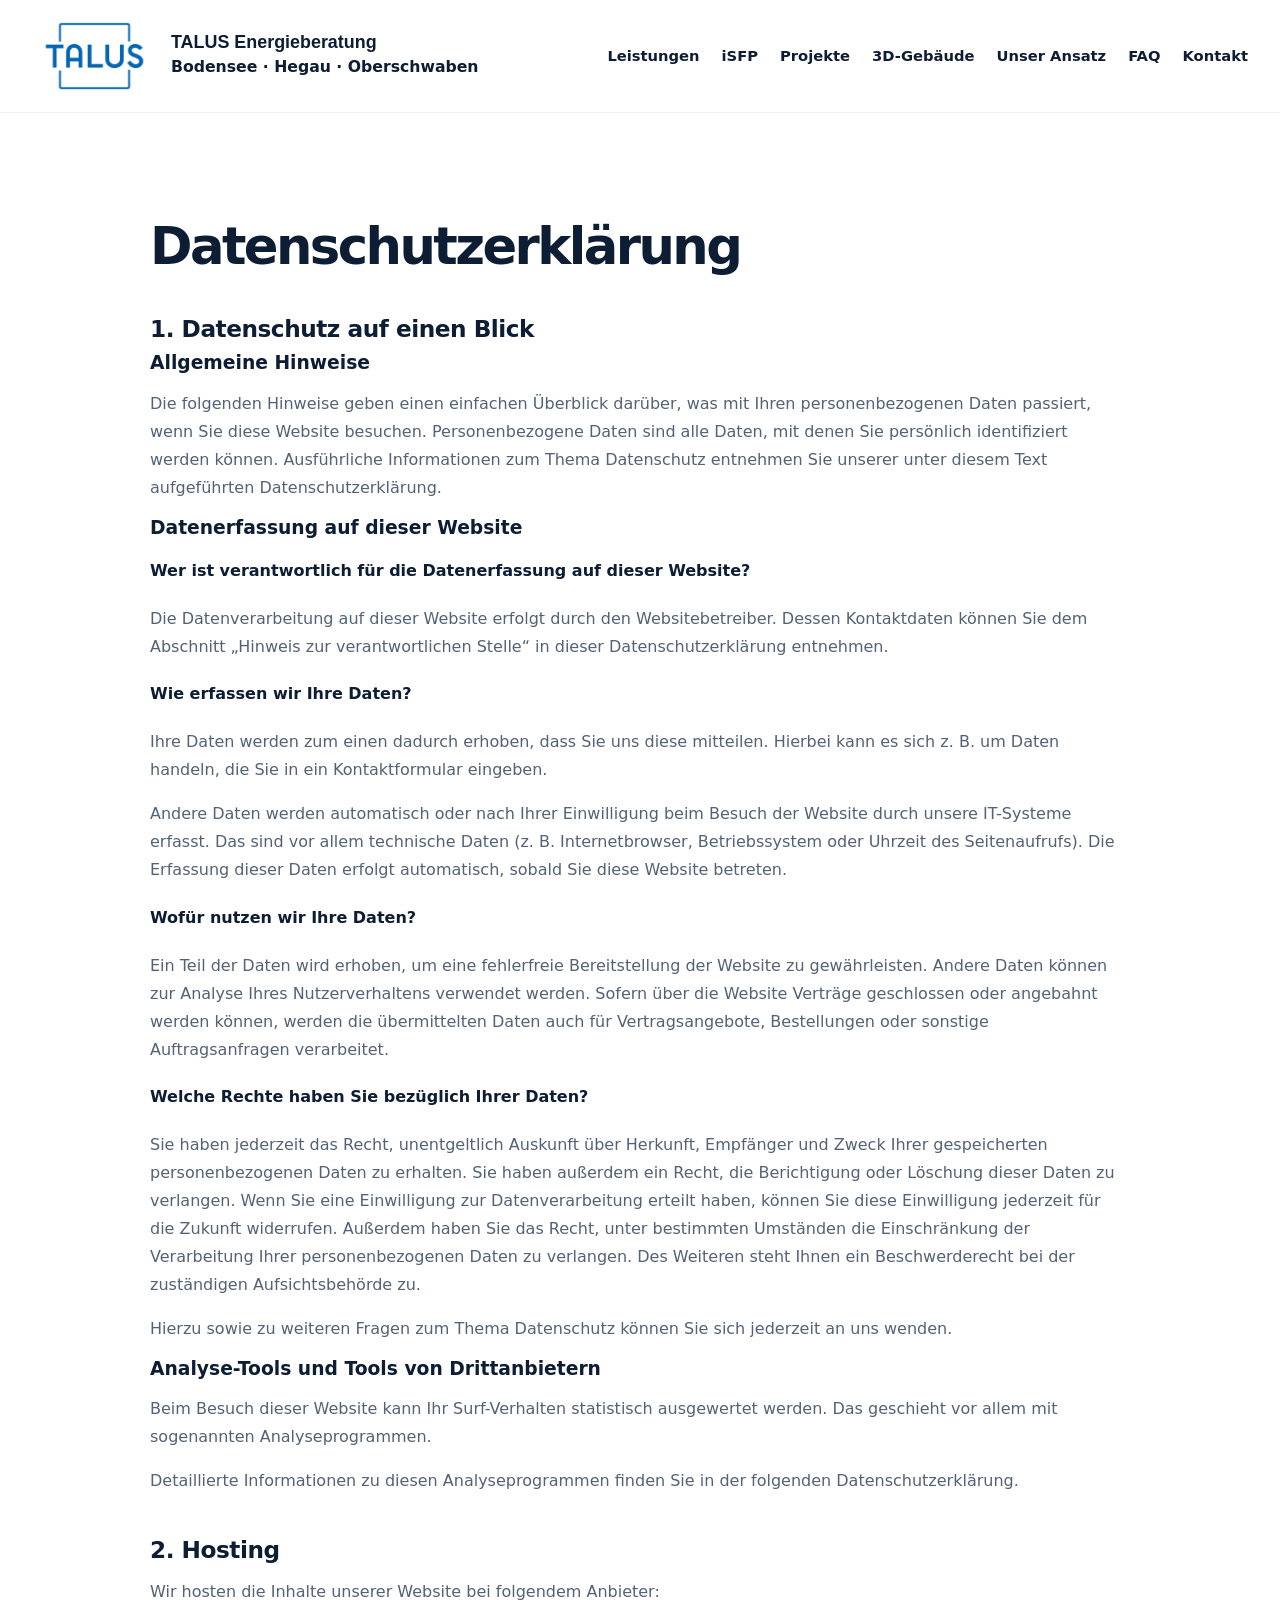
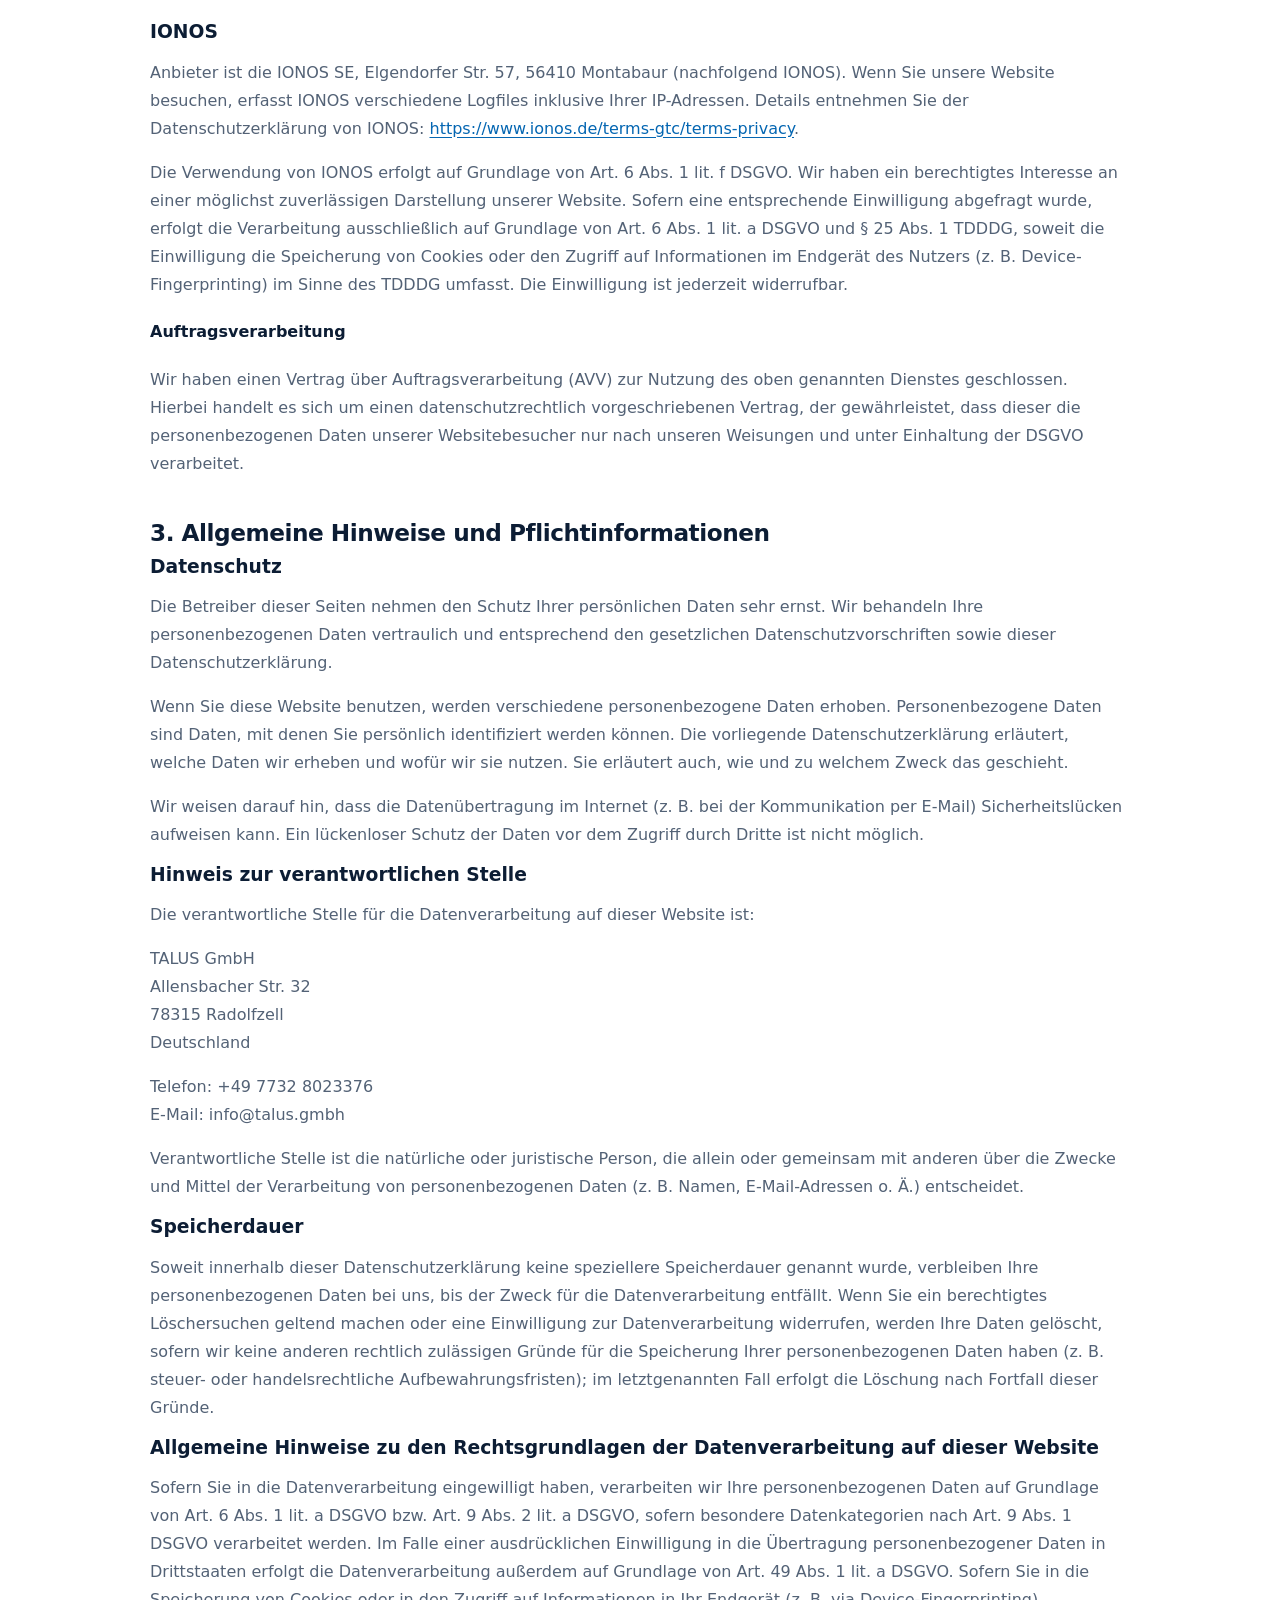
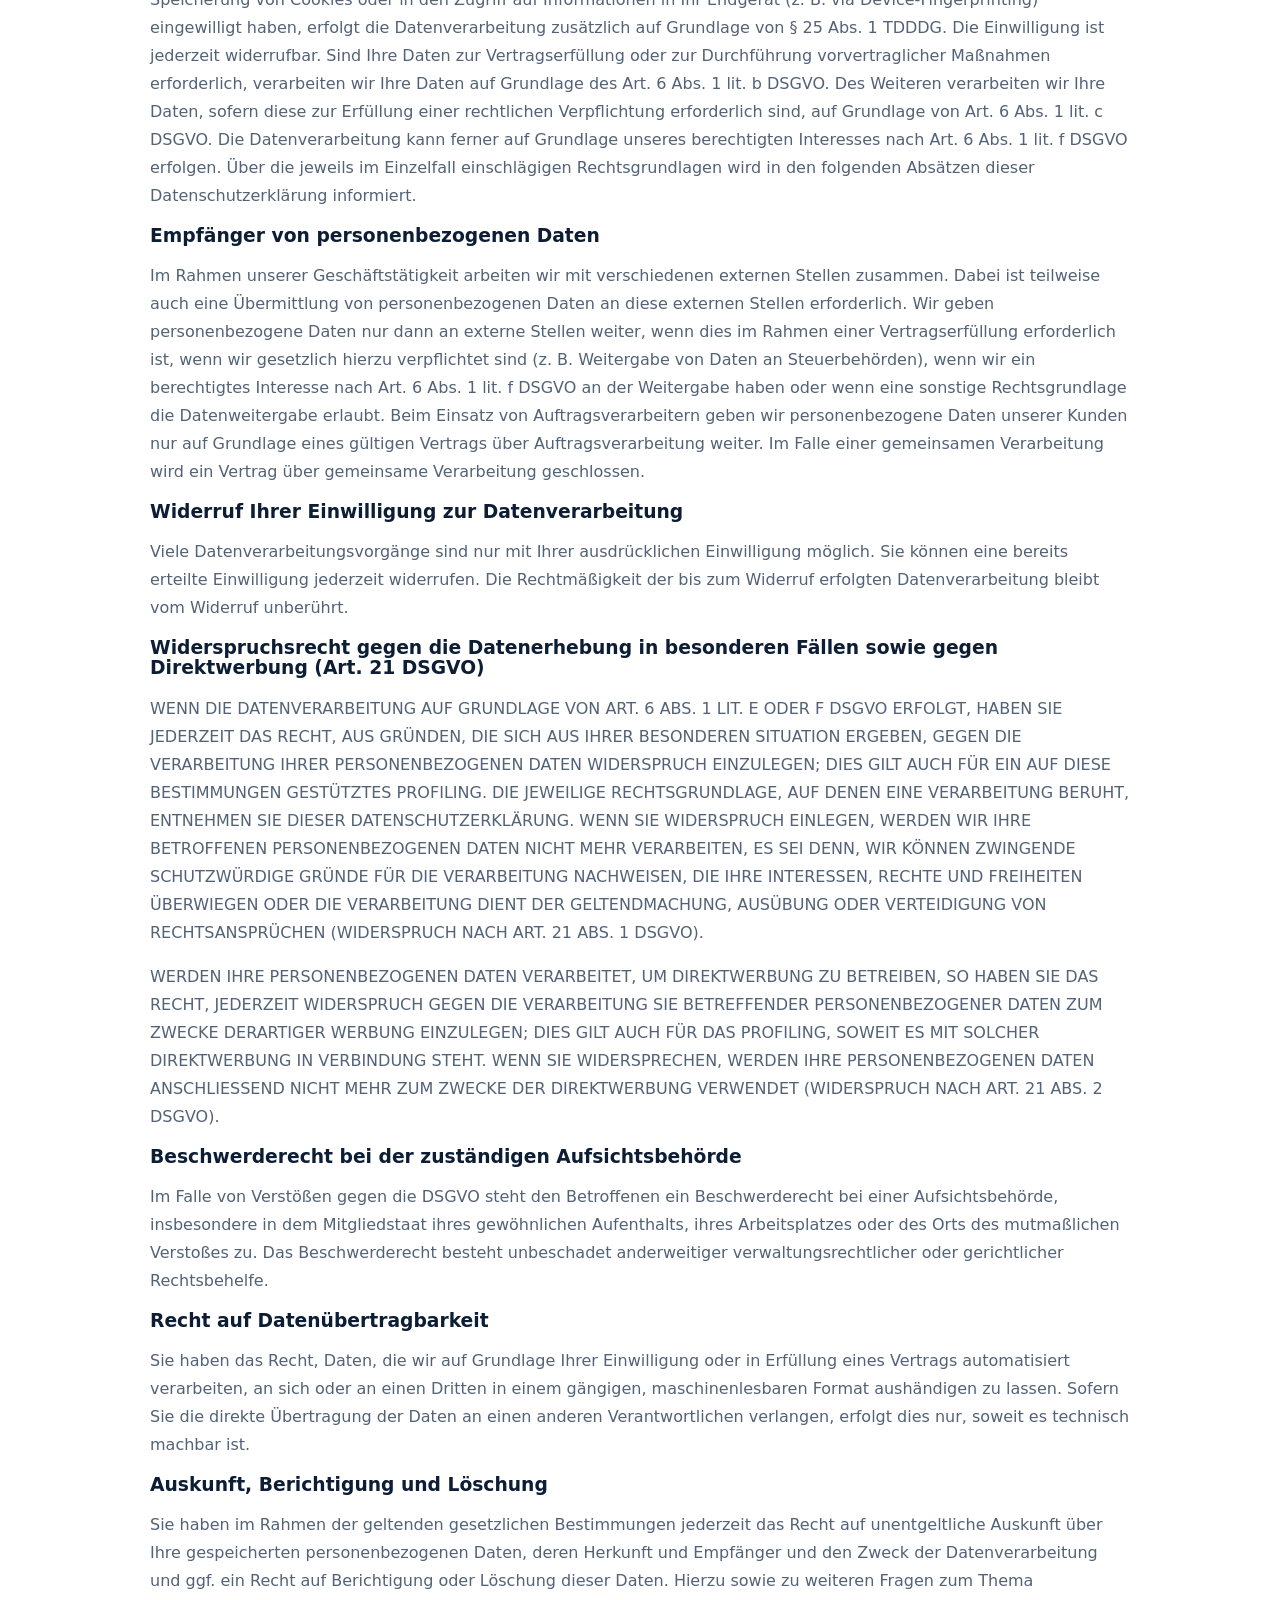
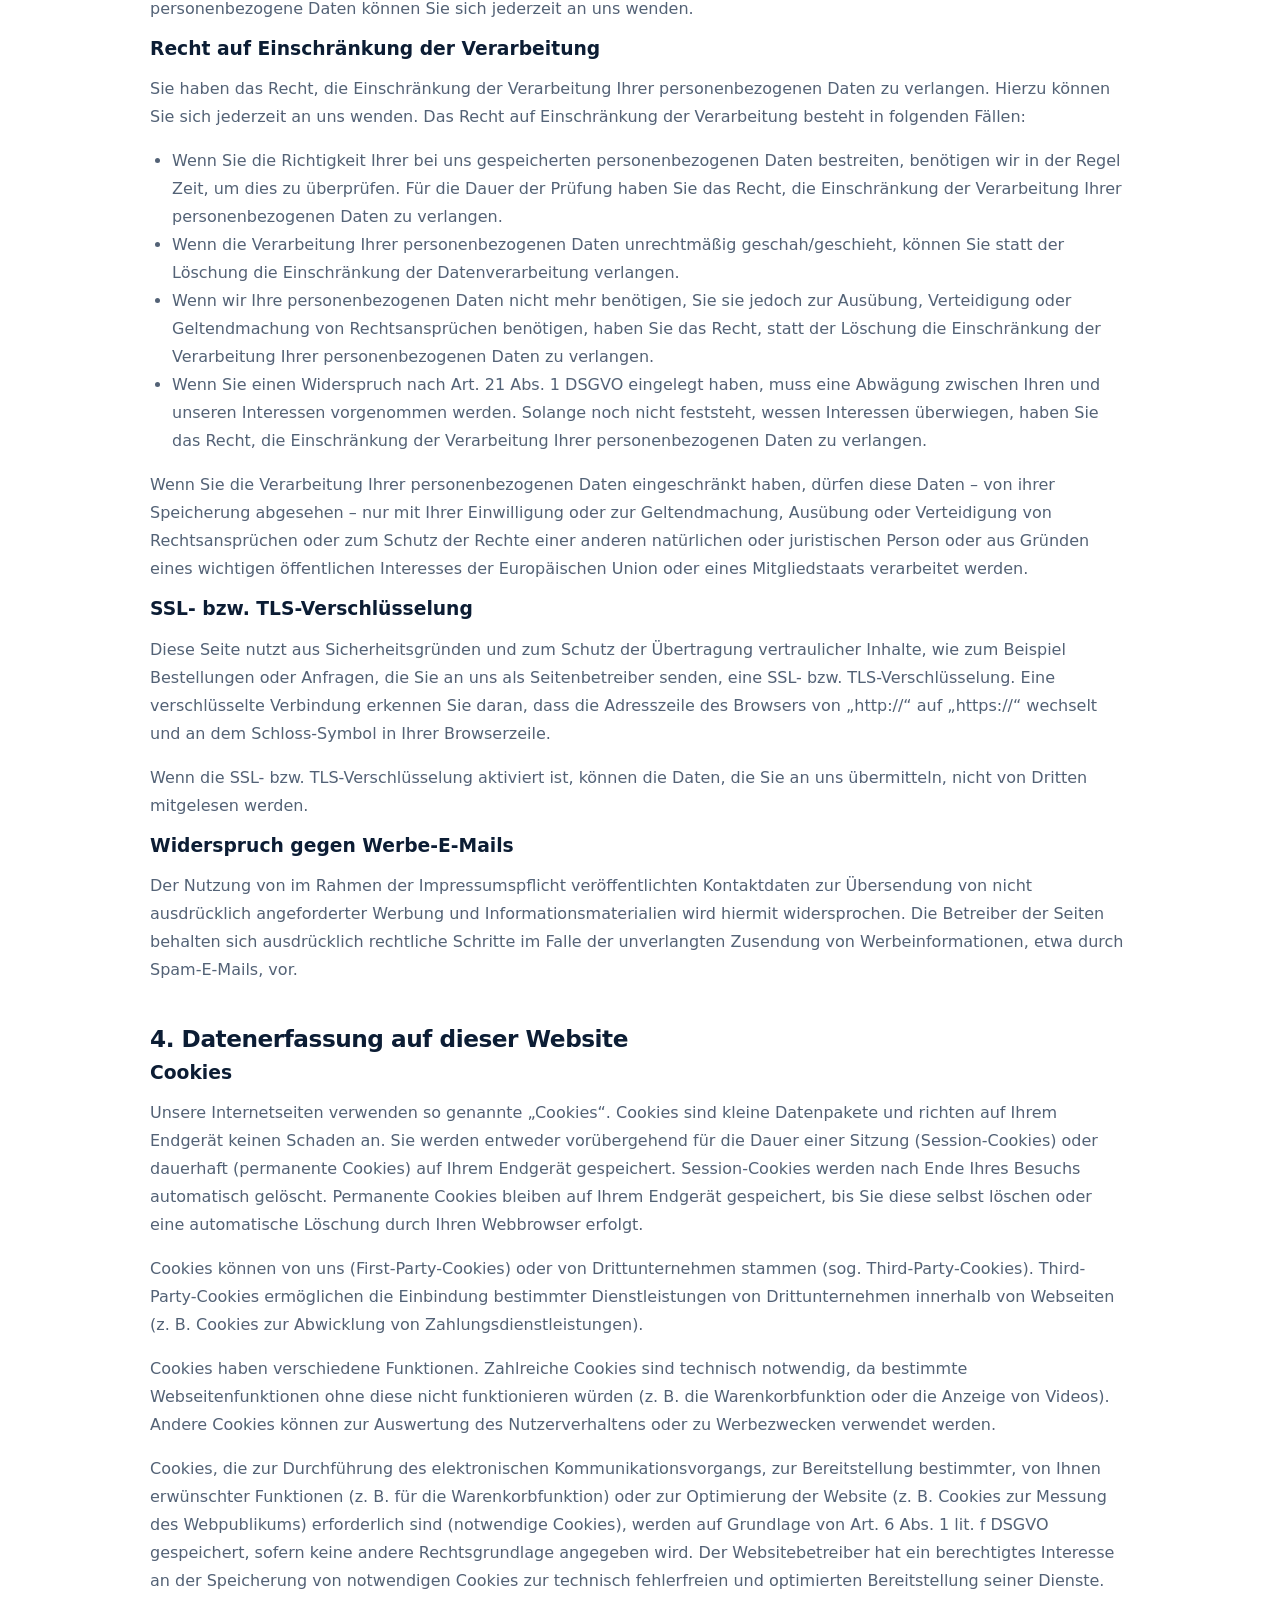
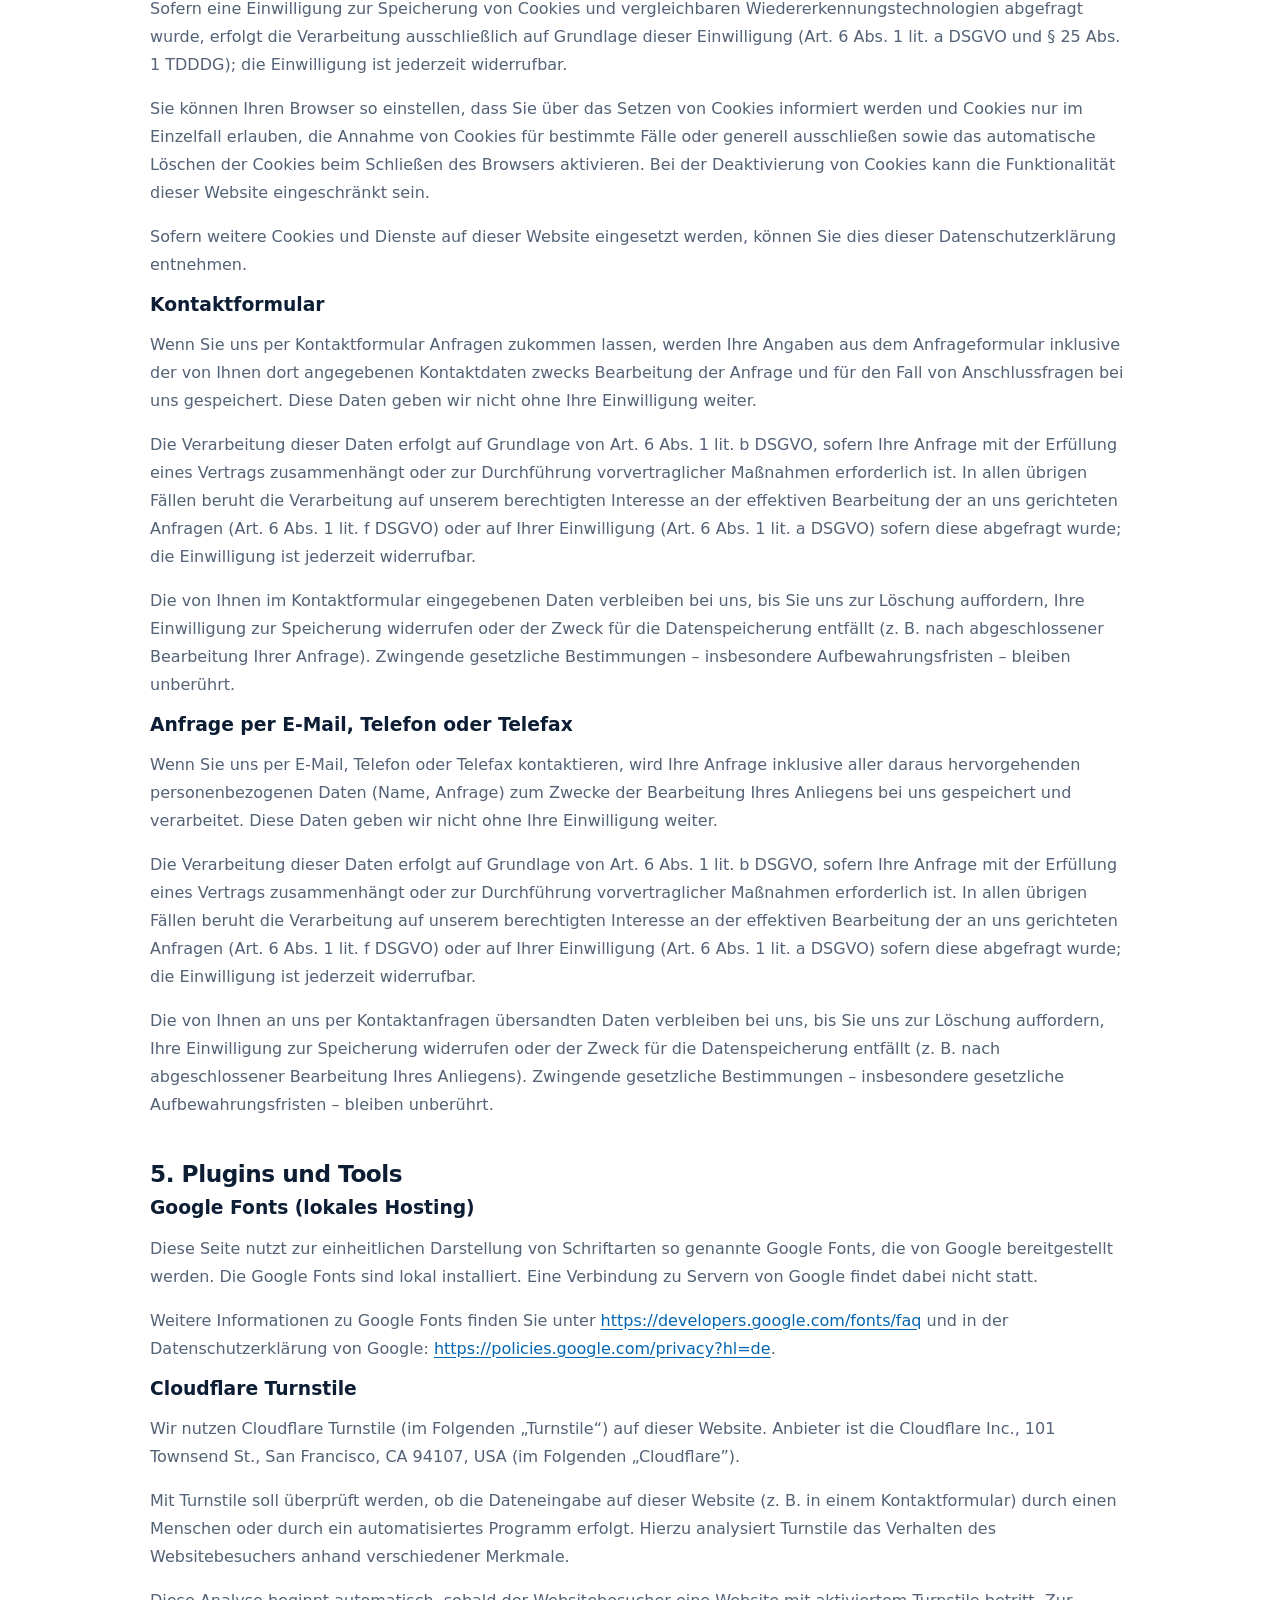
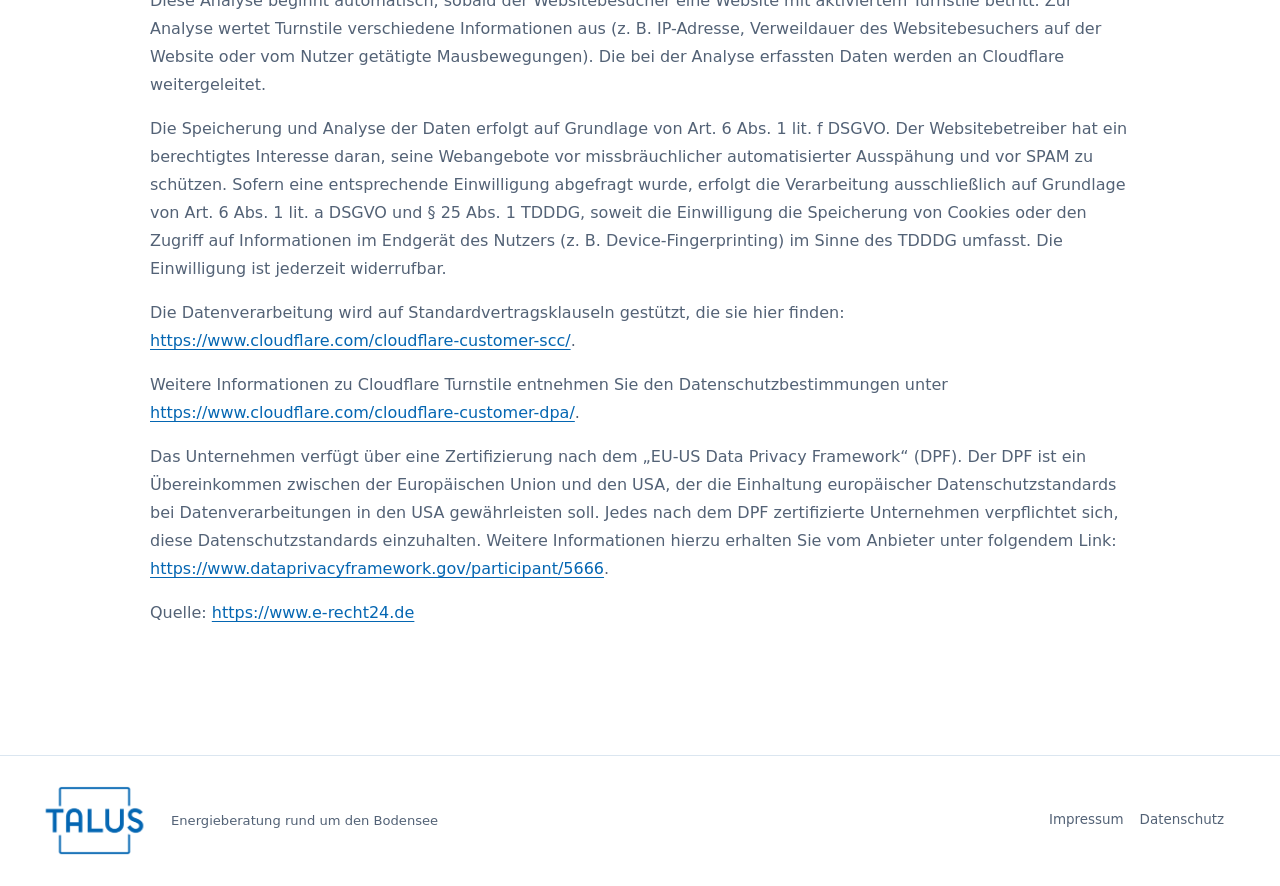
==== commit dafef8e0: "Add files via upload" ====
--- a/datenschutz.html
+++ b/datenschutz.html
@@ -5,6 +5,7 @@
   <meta name="viewport" content="width=device-width, initial-scale=1" />
   <meta name="description" content="Impressum der TALUS GmbH." />
   <title>Datenschutzerklärung | TALUS Energieberatung</title>
+  <link rel="canonical" href="https://talus-eb.de/datenschutz.html" />
   <link rel="icon" href="favicon.ico" sizes="any" />
   <link rel="icon" type="image/png" sizes="32x32" href="favicon-32x32.png" />
   <link rel="apple-touch-icon" href="apple-touch-icon.png" />
--- a/styles.css
+++ b/styles.css
@@ -14,7 +14,7 @@
 .footer{padding:26px 0;border-top:1px solid var(--line)}.footer-grid{display:grid;grid-template-columns:1fr auto auto;align-items:center;gap:24px}.footer-brand img{width:62px;height:38px}.footer-brand span{font-size:.82rem;color:var(--muted)}.footer p,.footer-links{font-size:.84rem;color:var(--muted)}.footer-links{display:flex;gap:16px}
 .reveal{opacity:0;transform:translateY(18px);transition:.6s ease}.reveal.visible{opacity:1;transform:none}
 @media(max-width:1150px){.nav-wrap{gap:12px}.brand{gap:10px}.brand img{width:100px;height:64px}.brand-copy strong{font-size:.92rem}.brand-copy small{font-size:.72rem}.nav{gap:9px;font-size:.76rem}.hero-grid{grid-template-columns:1fr 1.15fr}.hero-compare{height:560px}.service-grid{grid-template-columns:repeat(3,1fr)}.benefit-grid{grid-template-columns:repeat(2,1fr)}.benefit-item:nth-child(2){border-right:0}.benefit-item{border-bottom:1px solid #d7e4ef}}
-@media(max-width:900px){.container{width:min(100% - 32px,1420px)}.nav-toggle{display:block}.nav{display:none;position:absolute;top:112px;left:0;right:0;background:#fff;padding:18px 24px;flex-direction:column;align-items:flex-start;border-bottom:1px solid var(--line)}.nav.open{display:flex}.hero-grid,.split-grid,.contact-grid{grid-template-columns:1fr}.hero-compare{height:520px}.service-grid{grid-template-columns:repeat(2,1fr)}.project-grid{grid-template-columns:1fr}.trust-band-grid{grid-template-columns:repeat(2,1fr)}}
+@media(max-width:900px){.container{width:min(100% - 32px,1420px)}.nav-toggle{display:block}.nav{display:none;position:absolute;top:112px;left:0;right:0;background:#fff;padding:18px 24px;flex-direction:column;align-items:flex-end;text-align:right;border-bottom:1px solid var(--line)}.nav.open{display:flex}.hero-grid,.split-grid,.contact-grid{grid-template-columns:1fr}.hero-compare{height:520px}.service-grid{grid-template-columns:repeat(2,1fr)}.project-grid{grid-template-columns:1fr}.trust-band-grid{grid-template-columns:repeat(2,1fr)}}
 @media(max-width:620px){.container{width:min(100% - 24px,1420px)}.section-pad{padding:66px 0}.nav-wrap{min-height:84px}.nav{top:84px}.brand img{width:92px;height:56px}.brand-copy{display:none}.hero{padding-top:30px}.hero-compare{height:390px}.hero-grid{gap:34px}.hero-cad-half img{transform:translateX(10%) scale(1.02)}.trust-row{flex-wrap:wrap;gap:12px}.trust-row span{border-right:0;padding:0}.benefit-grid,.service-grid,.trust-band-grid{grid-template-columns:1fr}.benefit-item{border-right:0}.step-strip{grid-template-columns:repeat(2,1fr)}.field-row{grid-template-columns:1fr}.footer-grid{grid-template-columns:1fr}.project-image{aspect-ratio:16/9}}
 
 /* V10: Hero-Bild aus freigegebener Real/E-CAD-Grafik */
@@ -208,3 +208,32 @@
     grid-template-columns:repeat(4,minmax(0,1fr));
   }
 }
+
+/* V18.4 – Hauptnavigation vor Überschneidung kompakter */
+@media (max-width:1500px) and (min-width:1151px){
+  .nav-wrap{
+    gap:18px;
+  }
+  .brand{
+    gap:14px;
+    flex:0 0 auto;
+  }
+  .brand img{
+    width:125px;
+    height:78px;
+  }
+  .brand-copy strong{
+    font-size:1.12rem;
+  }
+  .brand-copy small{
+    font-size:.98rem;
+  }
+  .nav{
+    gap:22px;
+    font-size:.92rem;
+    white-space:nowrap;
+  }
+  .nav a{
+    white-space:nowrap;
+  }
+}
